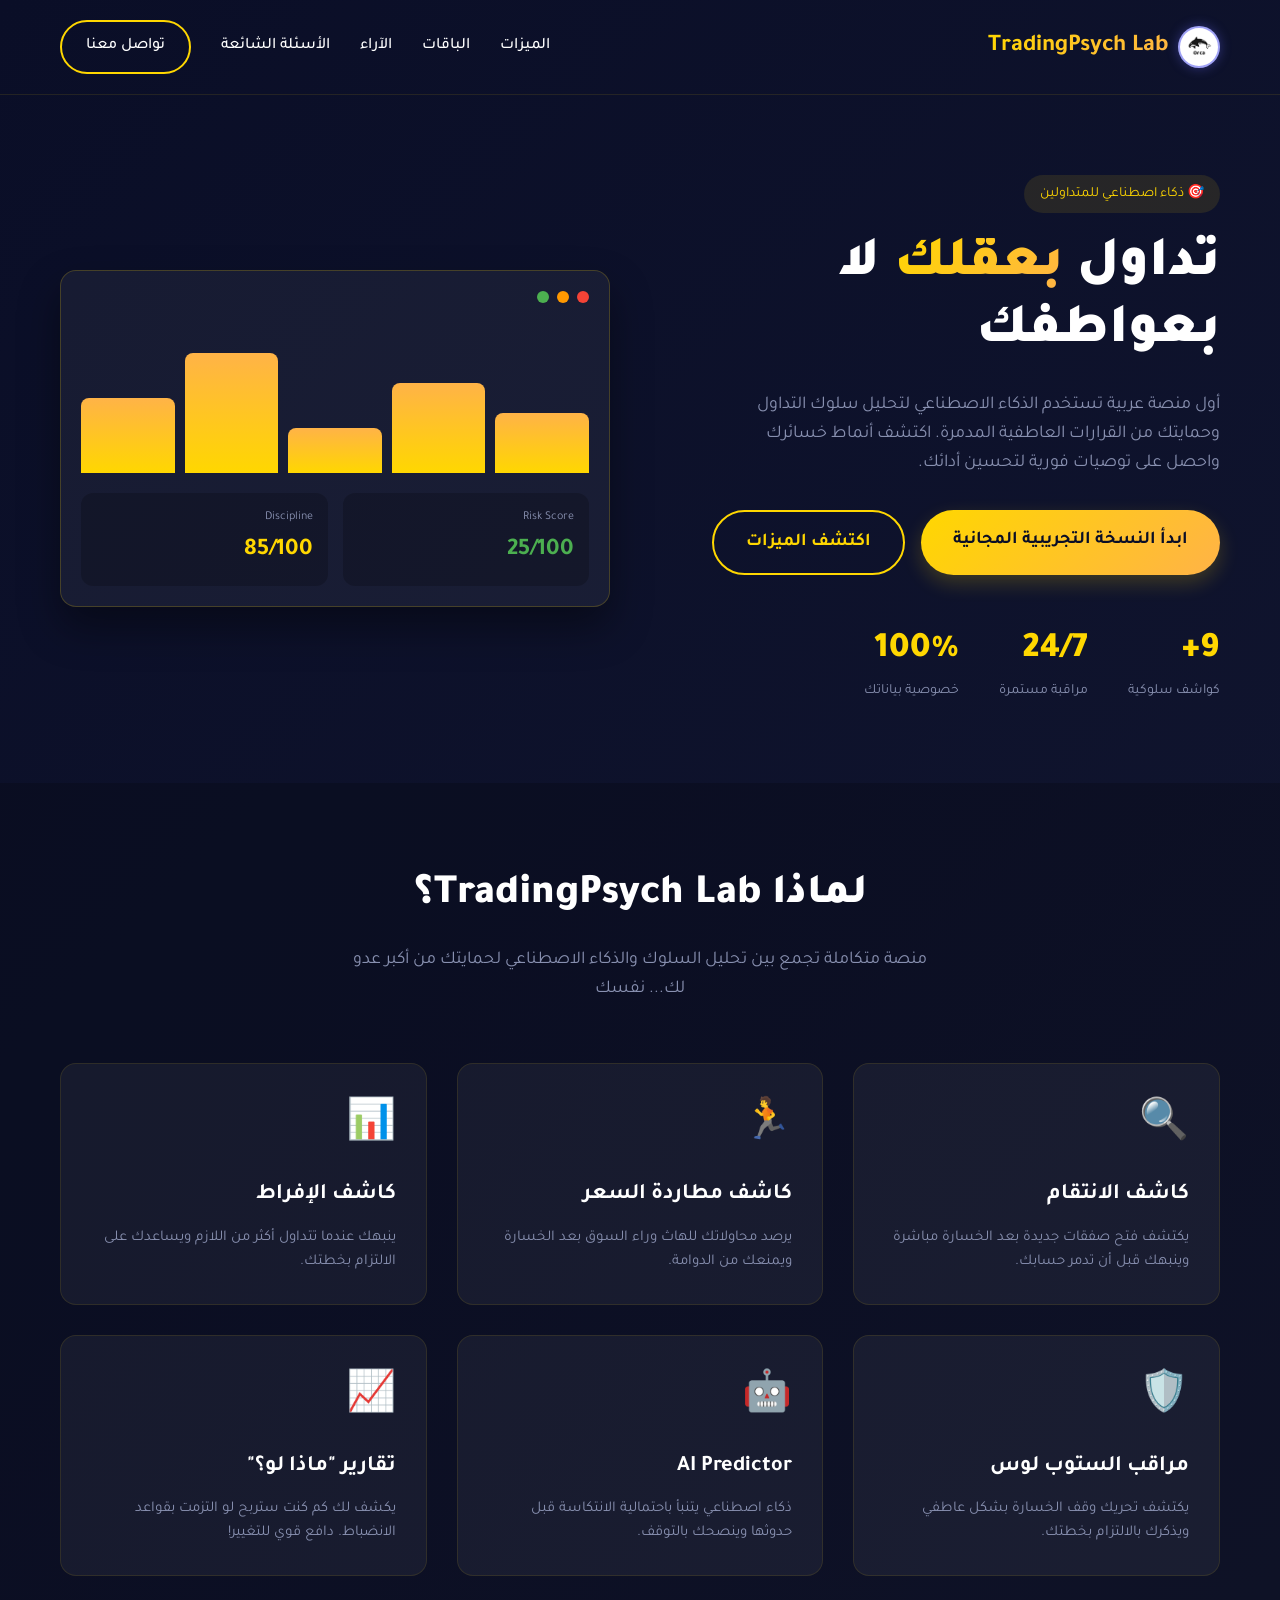
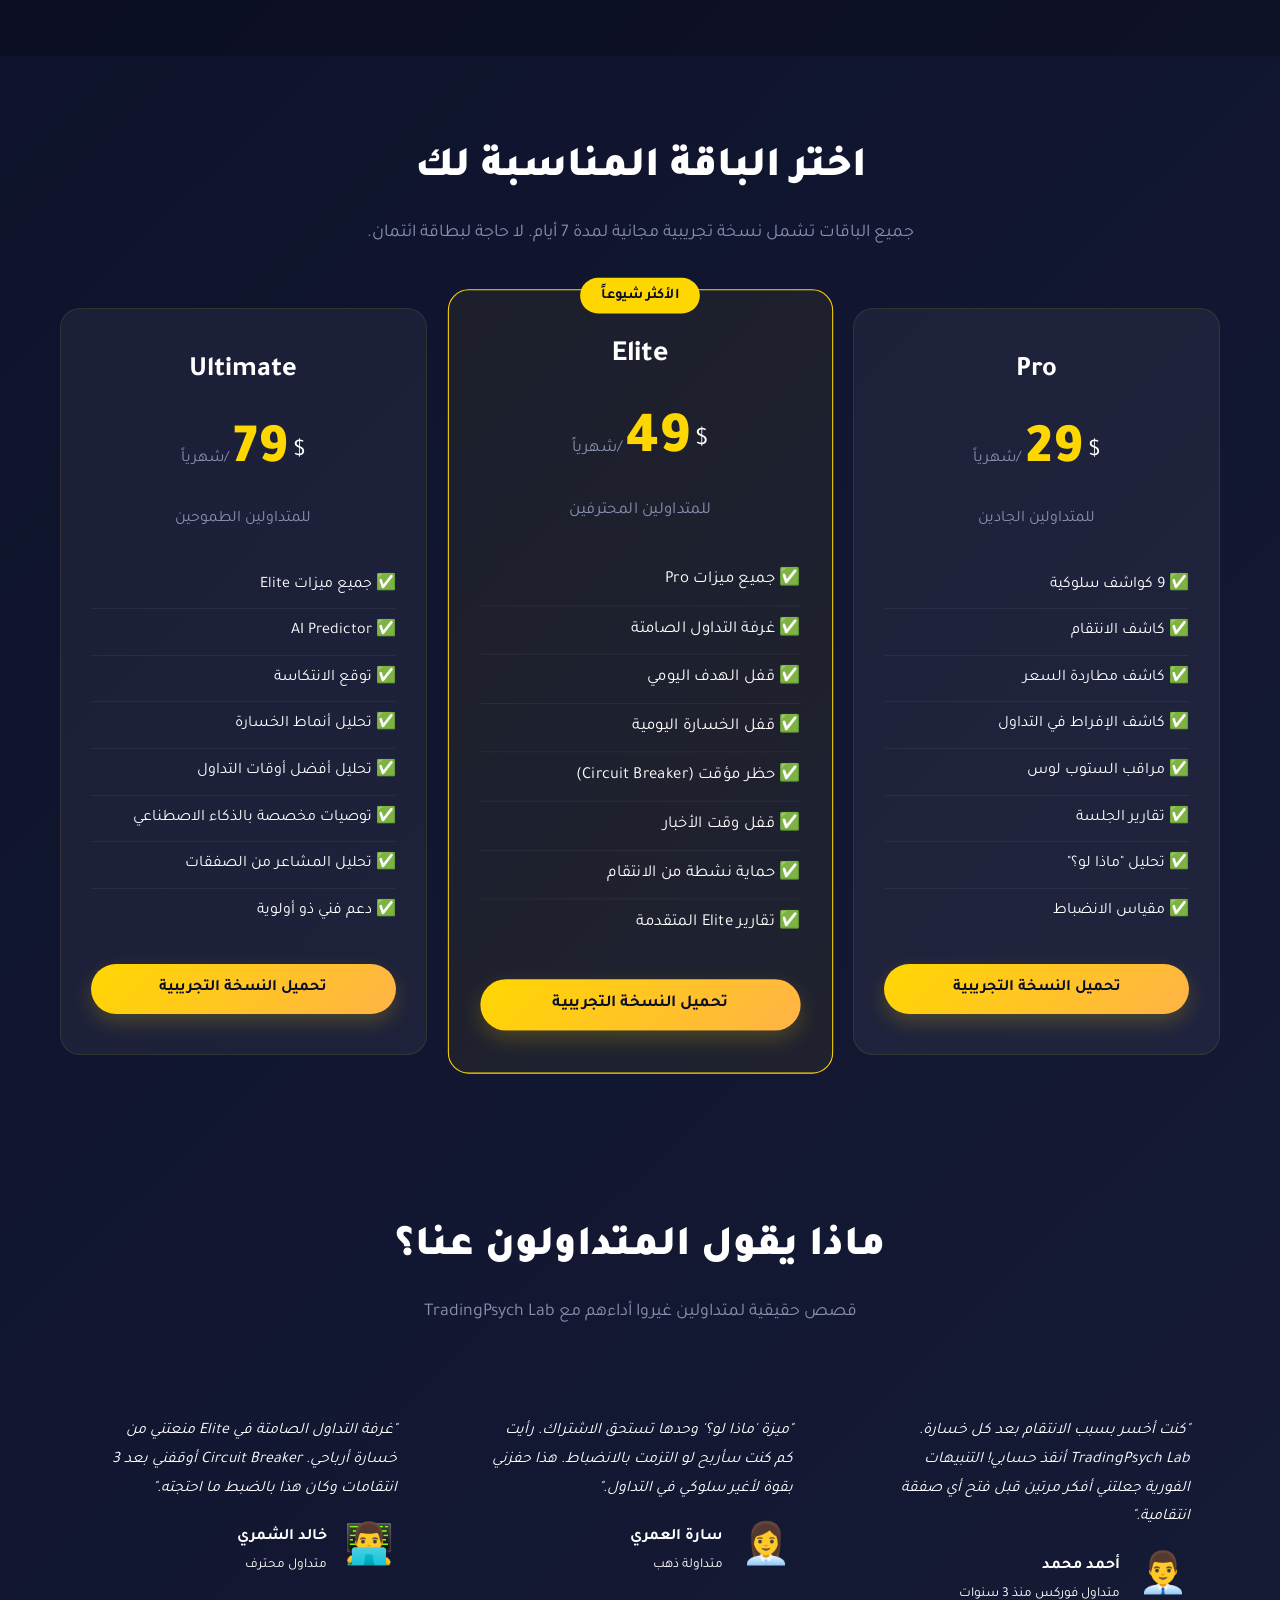
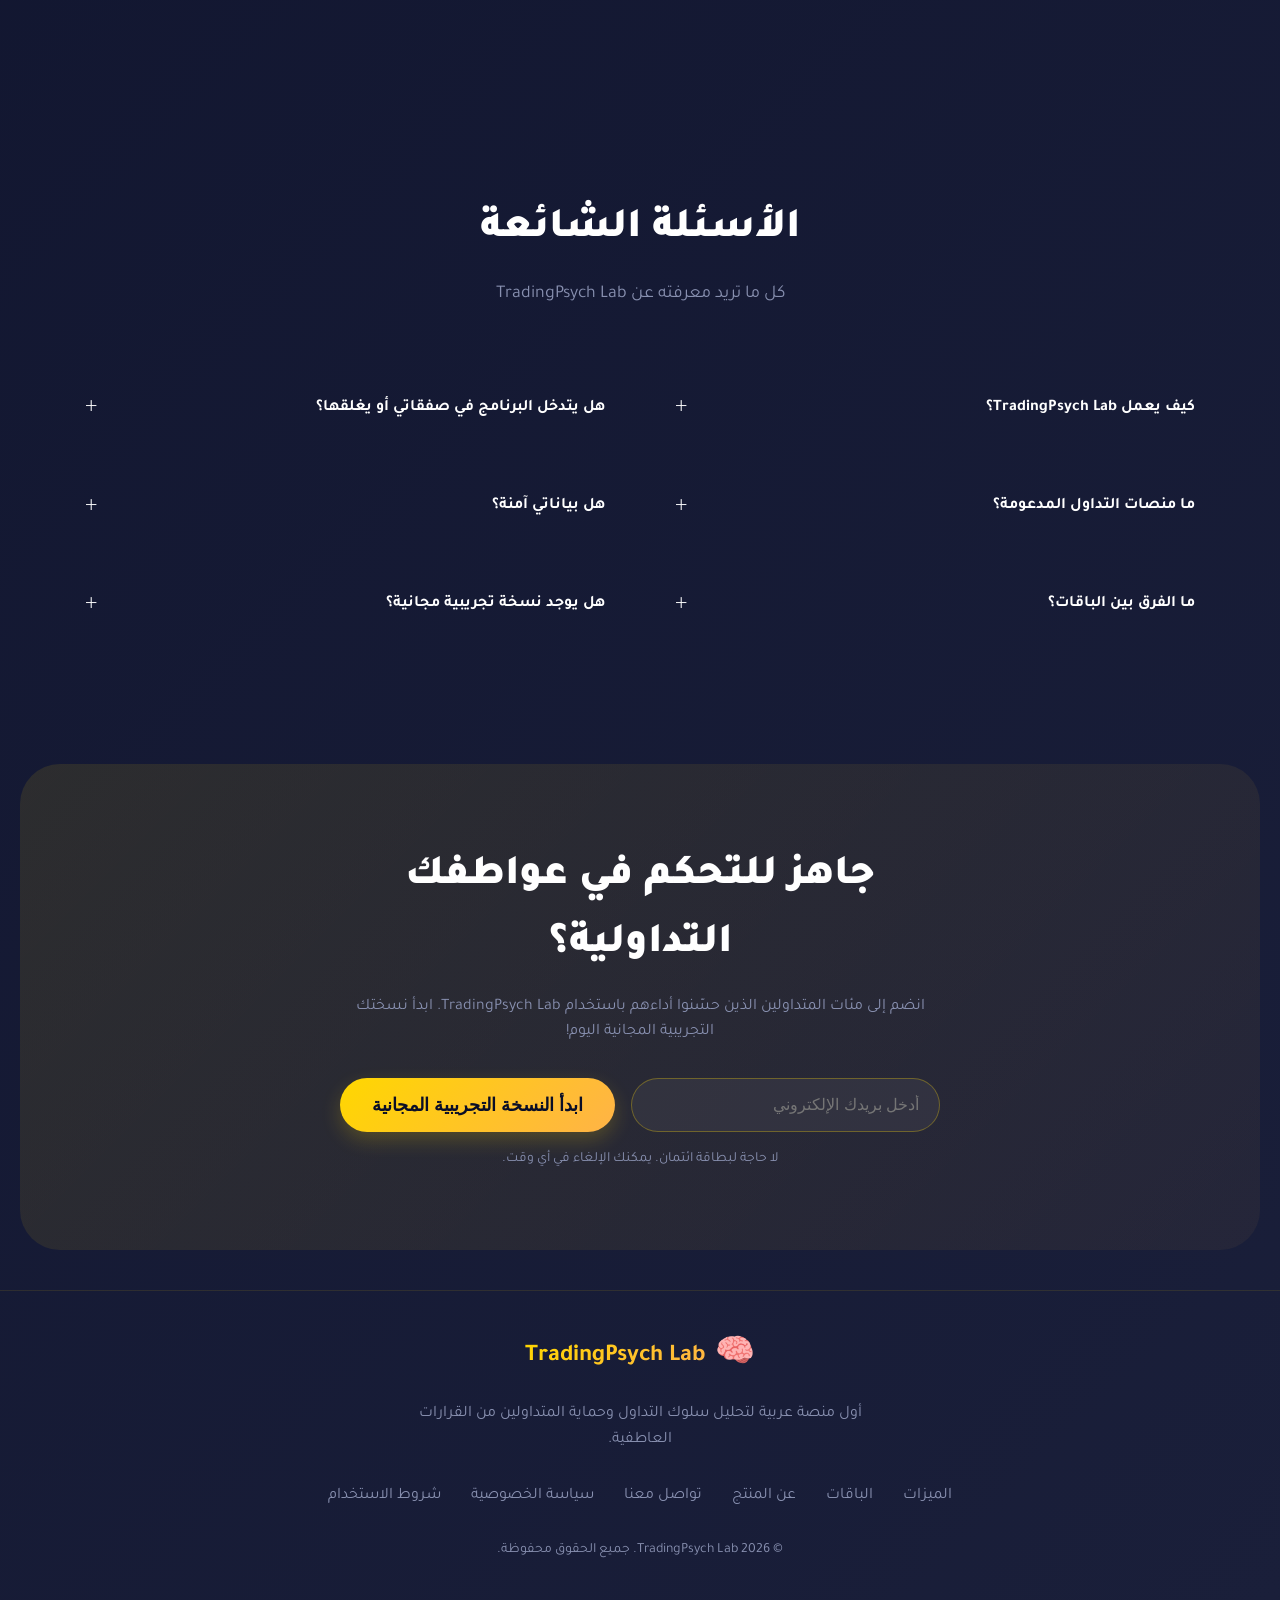
==== index.html @ 1e4dd103 "Add testimonials, FAQ section, and orca logo" ====
<!DOCTYPE html>
<html lang="ar" dir="rtl">
<head>
    <meta charset="UTF-8">
    <meta name="viewport" content="width=device-width, initial-scale=1.0">
    <title>TradingPsych Lab - مختبر نفسية التداول</title>
    <link rel="stylesheet" href="style.css">
    <link rel="preconnect" href="https://fonts.googleapis.com">
    <link rel="preconnect" href="https://fonts.gstatic.com" crossorigin>
    <link href="https://fonts.googleapis.com/css2?family=Tajawal:wght@400;500;700;900&display=swap" rel="stylesheet">
</head>
<body>
    <!-- Header -->
    <header class="header">
        <div class="container">
            <nav class="navbar">
                <div class="logo">
                    <img src="orca-logo.png" alt="Orca Logo" class="logo-img">
                    <span class="logo-text">TradingPsych Lab</span>
                </div>
                <ul class="nav-links">
                    <li><a href="#features">الميزات</a></li>
                    <li><a href="#pricing">الباقات</a></li>
                    <li><a href="#testimonials">الآراء</a></li>
                    <li><a href="#faq">الأسئلة الشائعة</a></li>
                    <li><a href="#contact" class="btn btn-outline">تواصل معنا</a></li>
                </ul>
            </nav>
        </div>
    </header>

    <!-- Hero Section -->
    <section class="hero">
        <div class="container">
            <div class="hero-content">
                <span class="hero-badge">🎯 ذكاء اصطناعي للمتداولين</span>
                <h1 class="hero-title">
                    تداول <span class="gradient-text">بعقلك</span> لا بعواطفك
                </h1>
                <p class="hero-description">
                    أول منصة عربية تستخدم الذكاء الاصطناعي لتحليل سلوك التداول وحمايتك من القرارات العاطفية المدمرة.
                    اكتشف أنماط خسائرك واحصل على توصيات فورية لتحسين أدائك.
                </p>
                <div class="hero-buttons">
                    <a href="#pricing" class="btn btn-primary btn-large">ابدأ النسخة التجريبية المجانية</a>
                    <a href="#features" class="btn btn-secondary btn-large">اكتشف الميزات</a>
                </div>
                <div class="hero-stats">
                    <div class="stat-item">
                        <span class="stat-number">9+</span>
                        <span class="stat-label">كواشف سلوكية</span>
                    </div>
                    <div class="stat-item">
                        <span class="stat-number">24/7</span>
                        <span class="stat-label">مراقبة مستمرة</span>
                    </div>
                    <div class="stat-item">
                        <span class="stat-number">100%</span>
                        <span class="stat-label">خصوصية بياناتك</span>
                    </div>
                </div>
            </div>
            <div class="hero-image">
                <div class="dashboard-preview">
                    <div class="dashboard-header">
                        <span class="dot red"></span>
                        <span class="dot yellow"></span>
                        <span class="dot green"></span>
                    </div>
                    <div class="dashboard-content">
                        <div class="chart-placeholder">
                            <div class="chart-bar" style="height: 60px;"></div>
                            <div class="chart-bar" style="height: 90px;"></div>
                            <div class="chart-bar" style="height: 45px;"></div>
                            <div class="chart-bar" style="height: 120px;"></div>
                            <div class="chart-bar" style="height: 75px;"></div>
                        </div>
                        <div class="stats-grid">
                            <div class="mini-stat">
                                <span class="mini-label">Risk Score</span>
                                <span class="mini-value low">25/100</span>
                            </div>
                            <div class="mini-stat">
                                <span class="mini-label">Discipline</span>
                                <span class="mini-value high">85/100</span>
                            </div>
                        </div>
                    </div>
                </div>
            </div>
        </div>
    </section>

    <!-- Features Section -->
    <section id="features" class="features">
        <div class="container">
            <div class="section-header">
                <h2 class="section-title">لماذا TradingPsych Lab؟</h2>
                <p class="section-description">
                    منصة متكاملة تجمع بين تحليل السلوك والذكاء الاصطناعي لحمايتك من أكبر عدو لك... نفسك
                </p>
            </div>
            <div class="features-grid">
                <div class="feature-card">
                    <div class="feature-icon">🔍</div>
                    <h3 class="feature-title">كاشف الانتقام</h3>
                    <p class="feature-description">يكتشف فتح صفقات جديدة بعد الخسارة مباشرة وينبهك قبل أن تدمر حسابك.</p>
                </div>
                <div class="feature-card">
                    <div class="feature-icon">🏃</div>
                    <h3 class="feature-title">كاشف مطاردة السعر</h3>
                    <p class="feature-description">يرصد محاولاتك للهاث وراء السوق بعد الخسارة ويمنعك من الدوامة.</p>
                </div>
                <div class="feature-card">
                    <div class="feature-icon">📊</div>
                    <h3 class="feature-title">كاشف الإفراط</h3>
                    <p class="feature-description">ينبهك عندما تتداول أكثر من اللازم ويساعدك على الالتزام بخطتك.</p>
                </div>
                <div class="feature-card">
                    <div class="feature-icon">🛡️</div>
                    <h3 class="feature-title">مراقب الستوب لوس</h3>
                    <p class="feature-description">يكتشف تحريك وقف الخسارة بشكل عاطفي ويذكرك بالالتزام بخطتك.</p>
                </div>
                <div class="feature-card">
                    <div class="feature-icon">🤖</div>
                    <h3 class="feature-title">AI Predictor</h3>
                    <p class="feature-description">ذكاء اصطناعي يتنبأ باحتمالية الانتكاسة قبل حدوثها وينصحك بالتوقف.</p>
                </div>
                <div class="feature-card">
                    <div class="feature-icon">📈</div>
                    <h3 class="feature-title">تقارير "ماذا لو؟"</h3>
                    <p class="feature-description">يكشف لك كم كنت ستربح لو التزمت بقواعد الانضباط. دافع قوي للتغيير!</p>
                </div>
            </div>
        </div>
    </section>

    <!-- Pricing Section -->
    <section id="pricing" class="pricing">
        <div class="container">
            <div class="section-header">
                <h2 class="section-title">اختر الباقة المناسبة لك</h2>
                <p class="section-description">
                    جميع الباقات تشمل نسخة تجريبية مجانية لمدة 7 أيام. لا حاجة لبطاقة ائتمان.
                </p>
            </div>
            <div class="pricing-grid">
                <!-- Pro Plan -->
                <div class="pricing-card">
                    <div class="pricing-header">
                        <h3 class="plan-name">Pro</h3>
                        <div class="plan-price">
                            <span class="currency">$</span>
                            <span class="amount">29</span>
                            <span class="period">/شهرياً</span>
                        </div>
                        <p class="plan-description">للمتداولين الجادين</p>
                    </div>
                    <ul class="plan-features">
                        <li class="feature-item">✅ 9 كواشف سلوكية</li>
                        <li class="feature-item">✅ كاشف الانتقام</li>
                        <li class="feature-item">✅ كاشف مطاردة السعر</li>
                        <li class="feature-item">✅ كاشف الإفراط في التداول</li>
                        <li class="feature-item">✅ مراقب الستوب لوس</li>
                        <li class="feature-item">✅ تقارير الجلسة</li>
                        <li class="feature-item">✅ تحليل "ماذا لو؟"</li>
                        <li class="feature-item">✅ مقياس الانضباط</li>
                    </ul>
                    <div class="pricing-footer">
                        <a href="#" class="btn btn-primary btn-block" onclick="selectPlan('Pro')">تحميل النسخة التجريبية</a>
                    </div>
                </div>

                <!-- Elite Plan -->
                <div class="pricing-card popular">
                    <div class="popular-badge">الأكثر شيوعاً</div>
                    <div class="pricing-header">
                        <h3 class="plan-name">Elite</h3>
                        <div class="plan-price">
                            <span class="currency">$</span>
                            <span class="amount">49</span>
                            <span class="period">/شهرياً</span>
                        </div>
                        <p class="plan-description">للمتداولين المحترفين</p>
                    </div>
                    <ul class="plan-features">
                        <li class="feature-item">✅ جميع ميزات Pro</li>
                        <li class="feature-item">✅ غرفة التداول الصامتة</li>
                        <li class="feature-item">✅ قفل الهدف اليومي</li>
                        <li class="feature-item">✅ قفل الخسارة اليومية</li>
                        <li class="feature-item">✅ حظر مؤقت (Circuit Breaker)</li>
                        <li class="feature-item">✅ قفل وقت الأخبار</li>
                        <li class="feature-item">✅ حماية نشطة من الانتقام</li>
                        <li class="feature-item">✅ تقارير Elite المتقدمة</li>
                    </ul>
                    <div class="pricing-footer">
                        <a href="#" class="btn btn-primary btn-block" onclick="selectPlan('Elite')">تحميل النسخة التجريبية</a>
                    </div>
                </div>

                <!-- Ultimate Plan -->
                <div class="pricing-card">
                    <div class="pricing-header">
                        <h3 class="plan-name">Ultimate</h3>
                        <div class="plan-price">
                            <span class="currency">$</span>
                            <span class="amount">79</span>
                            <span class="period">/شهرياً</span>
                        </div>
                        <p class="plan-description">للمتداولين الطموحين</p>
                    </div>
                    <ul class="plan-features">
                        <li class="feature-item">✅ جميع ميزات Elite</li>
                        <li class="feature-item">✅ AI Predictor</li>
                        <li class="feature-item">✅ توقع الانتكاسة</li>
                        <li class="feature-item">✅ تحليل أنماط الخسارة</li>
                        <li class="feature-item">✅ تحليل أفضل أوقات التداول</li>
                        <li class="feature-item">✅ توصيات مخصصة بالذكاء الاصطناعي</li>
                        <li class="feature-item">✅ تحليل المشاعر من الصفقات</li>
                        <li class="feature-item">✅ دعم فني ذو أولوية</li>
                    </ul>
                    <div class="pricing-footer">
                        <a href="#" class="btn btn-primary btn-block" onclick="selectPlan('Ultimate')">تحميل النسخة التجريبية</a>
                    </div>
                </div>
            </div>
        </div>
    </section>


    <!-- Testimonials Section -->
    <section id="testimonials" class="testimonials">
        <div class="container">
            <div class="section-header">
                <h2 class="section-title">ماذا يقول المتداولون عنا؟</h2>
                <p class="section-description">
                    قصص حقيقية لمتداولين غيروا أداءهم مع TradingPsych Lab
                </p>
            </div>
            <div class="testimonials-grid">
                <div class="testimonial-card">
                    <div class="testimonial-content">
                        <p class="testimonial-text">"كنت أخسر بسبب الانتقام بعد كل خسارة. TradingPsych Lab أنقذ حسابي! التنبيهات الفورية جعلتني أفكر مرتين قبل فتح أي صفقة انتقامية."</p>
                    </div>
                    <div class="testimonial-author">
                        <div class="author-avatar">👨‍💼</div>
                        <div class="author-info">
                            <h4>أحمد محمد</h4>
                            <p>متداول فوركس منذ 3 سنوات</p>
                        </div>
                    </div>
                </div>
                <div class="testimonial-card">
                    <div class="testimonial-content">
                        <p class="testimonial-text">"ميزة 'ماذا لو؟' وحدها تستحق الاشتراك. رأيت كم كنت سأربح لو التزمت بالانضباط. هذا حفزني بقوة لأغير سلوكي في التداول."</p>
                    </div>
                    <div class="testimonial-author">
                        <div class="author-avatar">👩‍💼</div>
                        <div class="author-info">
                            <h4>سارة العمري</h4>
                            <p>متداولة ذهب</p>
                        </div>
                    </div>
                </div>
                <div class="testimonial-card">
                    <div class="testimonial-content">
                        <p class="testimonial-text">"غرفة التداول الصامتة في Elite منعتني من خسارة أرباحي. Circuit Breaker أوقفني بعد 3 انتقامات وكان هذا بالضبط ما احتجته."</p>
                    </div>
                    <div class="testimonial-author">
                        <div class="author-avatar">👨‍💻</div>
                        <div class="author-info">
                            <h4>خالد الشمري</h4>
                            <p>متداول محترف</p>
                        </div>
                    </div>
                </div>
            </div>
        </div>
    </section>

    <!-- FAQ Section -->
    <section id="faq" class="faq">
        <div class="container">
            <div class="section-header">
                <h2 class="section-title">الأسئلة الشائعة</h2>
                <p class="section-description">
                    كل ما تريد معرفته عن TradingPsych Lab
                </p>
            </div>
            <div class="faq-grid">
                <div class="faq-item">
                    <div class="faq-question">
                        <h3>كيف يعمل TradingPsych Lab؟</h3>
                        <span class="faq-icon">+</span>
                    </div>
                    <div class="faq-answer">
                        <p>TradingPsych Lab يتصل بمنصة MT4/MT5 الخاصة بك عبر Expert Advisor بسيط. يراقب صفقاتك في الوقت الفعلي ويكتشف الأنماط السلوكية السلبية كالانتقام ومطاردة السعر، ثم يرسل تنبيهات فورية لمنعك من القرارات العاطفية.</p>
                    </div>
                </div>
                <div class="faq-item">
                    <div class="faq-question">
                        <h3>هل يتدخل البرنامج في صفقاتي أو يغلقها؟</h3>
                        <span class="faq-icon">+</span>
                    </div>
                    <div class="faq-answer">
                        <p>لا، TradingPsych Lab أداة تحليل وتنبيه فقط. لا يفتح أو يغلق أي صفقة. أنت دائماً في التحكم الكامل. الهدف هو تنبيهك وتوعيتك، وليس التحكم بقراراتك.</p>
                    </div>
                </div>
                <div class="faq-item">
                    <div class="faq-question">
                        <h3>ما منصات التداول المدعومة؟</h3>
                        <span class="faq-icon">+</span>
                    </div>
                    <div class="faq-answer">
                        <p>حالياً يدعم TradingPsych Lab منصتي MetaTrader 4 وMetaTrader 5. نعمل على إضافة دعم لـ cTrader وTradingView قريباً.</p>
                    </div>
                </div>
                <div class="faq-item">
                    <div class="faq-question">
                        <h3>هل بياناتي آمنة؟</h3>
                        <span class="faq-icon">+</span>
                    </div>
                    <div class="faq-answer">
                        <p>نعم بالكامل. بياناتك التداولية لا تُرسل إلى خوادمنا. كل المعالجة تتم محلياً على جهازك. نلتزم بخصوصية 100% لبياناتك المالية والشخصية.</p>
                    </div>
                </div>
                <div class="faq-item">
                    <div class="faq-question">
                        <h3>ما الفرق بين الباقات؟</h3>
                        <span class="faq-icon">+</span>
                    </div>
                    <div class="faq-answer">
                        <p>باقة Pro تشمل الكواشف الأساسية والتقارير. باقة Elite تضيف أدوات الحماية النشطة كغرفة التداول الصامتة وCircuit Breaker. باقة Ultimate تضيف ذكاء اصطناعي للتنبؤ بالانتكاسات وتحليل متقدم.</p>
                    </div>
                </div>
                <div class="faq-item">
                    <div class="faq-question">
                        <h3>هل يوجد نسخة تجريبية مجانية؟</h3>
                        <span class="faq-icon">+</span>
                    </div>
                    <div class="faq-answer">
                        <p>نعم! كل الباقات تأتي مع 7 أيام تجريبية مجانية بدون الحاجة لبطاقة ائتمان. يمكنك تجربة كامل ميزات الباقة المختارة واتخاذ قرارك بعدها.</p>
                    </div>
                </div>
            </div>
        </div>
    </section>

    <!-- CTA Section -->
    <section class="cta">
        <div class="container">
            <div class="cta-content">
                <h2 class="cta-title">جاهز للتحكم في عواطفك التداولية؟</h2>
                <p class="cta-description">
                    انضم إلى مئات المتداولين الذين حسّنوا أداءهم باستخدام TradingPsych Lab.
                    ابدأ نسختك التجريبية المجانية اليوم!
                </p>
                <form class="cta-form" id="trialForm">
                    <input type="email" name="email" id="emailInput" placeholder="أدخل بريدك الإلكتروني" required class="cta-input">
                    <input type="hidden" name="plan" id="selectedPlanInput" value="Pro">
                    <button type="submit" class="btn btn-primary btn-large">ابدأ النسخة التجريبية المجانية</button>
                </form>
                <p class="cta-note">لا حاجة لبطاقة ائتمان. يمكنك الإلغاء في أي وقت.</p>
            </div>
        </div>
    </section>

    <!-- Footer -->
    <footer class="footer">
        <div class="container">
            <div class="footer-content">
                <div class="footer-logo">
                    <span class="logo-icon">🧠</span>
                    <span class="logo-text">TradingPsych Lab</span>
                </div>
                <p class="footer-description">
                    أول منصة عربية لتحليل سلوك التداول وحماية المتداولين من القرارات العاطفية.
                </p>
                <div class="footer-links">
                    <a href="#features">الميزات</a>
                    <a href="#pricing">الباقات</a>
                    <a href="#about">عن المنتج</a>
                    <a href="#contact">تواصل معنا</a>
                    <a href="#">سياسة الخصوصية</a>
                    <a href="#">شروط الاستخدام</a>
                </div>
                <p class="footer-copyright">
                    © 2026 TradingPsych Lab. جميع الحقوق محفوظة.
                </p>
            </div>
        </div>
    </footer>

    <script src="script.js"></script>
</body>
</html>
---- style.css ----
/* style.css - TradingPsych Lab Landing Page */
* {
    margin: 0;
    padding: 0;
    box-sizing: border-box;
}

:root {
    --primary: #ffd700;
    --primary-dark: #e6b800;
    --secondary: #1a1f3a;
    --accent: #ff6b6b;
    --success: #4caf50;
    --warning: #ff9800;
    --danger: #f44336;
    --dark: #0a0e27;
    --light: #f5f5f5;
    --gray: #8890b0;
    --white: #ffffff;
}

body {
    font-family: 'Tajawal', sans-serif;
    background: linear-gradient(135deg, var(--dark) 0%, var(--secondary) 100%);
    color: var(--white);
    line-height: 1.6;
}

.container {
    max-width: 1200px;
    margin: 0 auto;
    padding: 0 20px;
}

/* Header */
.header {
    padding: 20px 0;
    border-bottom: 1px solid rgba(255, 215, 0, 0.1);
}

.navbar {
    display: flex;
    justify-content: space-between;
    align-items: center;
}

.logo {
    display: flex;
    align-items: center;
    gap: 10px;
}

.logo-icon {
    font-size: 32px;
}

.logo-text {
    font-size: 24px;
    font-weight: 700;
    background: linear-gradient(135deg, var(--primary), #ffb347);
    -webkit-background-clip: text;
    -webkit-text-fill-color: transparent;
    background-clip: text;
}

.nav-links {
    display: flex;
    align-items: center;
    gap: 30px;
    list-style: none;
}

.nav-links a {
    color: var(--white);
    text-decoration: none;
    font-weight: 500;
    transition: color 0.3s;
}

.nav-links a:hover {
    color: var(--primary);
}

/* Buttons */
.btn {
    display: inline-block;
    padding: 12px 24px;
    border-radius: 50px;
    font-weight: 700;
    text-decoration: none;
    transition: all 0.3s;
    border: none;
    cursor: pointer;
}

.btn-primary {
    background: linear-gradient(135deg, var(--primary), #ffb347);
    color: var(--dark);
    box-shadow: 0 8px 20px rgba(255, 215, 0, 0.2);
}

.btn-primary:hover {
    transform: translateY(-2px);
    box-shadow: 0 12px 30px rgba(255, 215, 0, 0.3);
}

.btn-secondary {
    background: transparent;
    color: var(--primary);
    border: 2px solid var(--primary);
}

.btn-secondary:hover {
    background: rgba(255, 215, 0, 0.1);
}

.btn-outline {
    background: transparent;
    color: var(--primary);
    border: 2px solid var(--primary);
}

.btn-large {
    padding: 16px 32px;
    font-size: 18px;
}

.btn-block {
    display: block;
    width: 100%;
    text-align: center;
}

/* Hero Section */
.hero {
    padding: 80px 0;
}

.hero .container {
    display: grid;
    grid-template-columns: 1fr 1fr;
    gap: 60px;
    align-items: center;
}

.hero-badge {
    display: inline-block;
    background: rgba(255, 215, 0, 0.1);
    color: var(--primary);
    padding: 8px 16px;
    border-radius: 50px;
    font-size: 14px;
    margin-bottom: 20px;
}

.hero-title {
    font-size: 56px;
    font-weight: 900;
    line-height: 1.2;
    margin-bottom: 24px;
}

.gradient-text {
    background: linear-gradient(135deg, var(--primary), #ffb347);
    -webkit-background-clip: text;
    -webkit-text-fill-color: transparent;
    background-clip: text;
}

.hero-description {
    font-size: 18px;
    color: var(--gray);
    margin-bottom: 32px;
    max-width: 500px;
}

.hero-buttons {
    display: flex;
    gap: 16px;
    margin-bottom: 48px;
}

.hero-stats {
    display: flex;
    gap: 40px;
}

.stat-item {
    display: flex;
    flex-direction: column;
}

.stat-number {
    font-size: 36px;
    font-weight: 900;
    color: var(--primary);
}

.stat-label {
    color: var(--gray);
    font-size: 14px;
}

/* Dashboard Preview */
.dashboard-preview {
    background: rgba(255, 255, 255, 0.05);
    border-radius: 16px;
    padding: 20px;
    border: 1px solid rgba(255, 215, 0, 0.2);
    box-shadow: 0 20px 40px rgba(0, 0, 0, 0.4);
}

.dashboard-header {
    display: flex;
    gap: 8px;
    margin-bottom: 20px;
}

.dot {
    width: 12px;
    height: 12px;
    border-radius: 50%;
}

.dot.red { background: var(--danger); }
.dot.yellow { background: var(--warning); }
.dot.green { background: var(--success); }

.chart-placeholder {
    display: flex;
    align-items: flex-end;
    gap: 10px;
    height: 150px;
    margin-bottom: 20px;
}

.chart-bar {
    flex: 1;
    background: linear-gradient(to top, var(--primary), #ffb347);
    border-radius: 8px 8px 0 0;
    min-height: 20px;
}

.stats-grid {
    display: grid;
    grid-template-columns: 1fr 1fr;
    gap: 15px;
}

.mini-stat {
    background: rgba(0, 0, 0, 0.2);
    padding: 15px;
    border-radius: 12px;
}

.mini-label {
    display: block;
    color: var(--gray);
    font-size: 12px;
    margin-bottom: 5px;
}

.mini-value {
    font-size: 24px;
    font-weight: 700;
}

.mini-value.low { color: var(--success); }
.mini-value.high { color: var(--primary); }

/* Sections */
.section-header {
    text-align: center;
    margin-bottom: 60px;
}

.section-title {
    font-size: 42px;
    font-weight: 900;
    margin-bottom: 16px;
}

.section-description {
    font-size: 18px;
    color: var(--gray);
    max-width: 600px;
    margin: 0 auto;
}

/* Features Grid */
.features {
    padding: 80px 0;
    background: rgba(0, 0, 0, 0.2);
}

.features-grid {
    display: grid;
    grid-template-columns: repeat(3, 1fr);
    gap: 30px;
}

.feature-card {
    background: rgba(255, 255, 255, 0.05);
    border-radius: 16px;
    padding: 30px;
    border: 1px solid rgba(255, 215, 0, 0.1);
    transition: all 0.3s;
}

.feature-card:hover {
    transform: translateY(-5px);
    border-color: var(--primary);
}

.feature-icon {
    font-size: 40px;
    margin-bottom: 20px;
}

.feature-title {
    font-size: 22px;
    font-weight: 700;
    margin-bottom: 12px;
}

.feature-description {
    color: var(--gray);
    font-size: 15px;
}

/* Pricing */
.pricing {
    padding: 80px 0;
}

.pricing-grid {
    display: grid;
    grid-template-columns: repeat(3, 1fr);
    gap: 30px;
}

.pricing-card {
    background: rgba(255, 255, 255, 0.05);
    border-radius: 20px;
    padding: 40px 30px;
    border: 1px solid rgba(255, 215, 0, 0.1);
    transition: all 0.3s;
    position: relative;
}

.pricing-card.popular {
    border-color: var(--primary);
    transform: scale(1.05);
    background: rgba(255, 215, 0, 0.05);
}

.popular-badge {
    position: absolute;
    top: -12px;
    left: 50%;
    transform: translateX(-50%);
    background: var(--primary);
    color: var(--dark);
    padding: 6px 20px;
    border-radius: 50px;
    font-weight: 700;
    font-size: 14px;
}

.pricing-header {
    text-align: center;
    margin-bottom: 30px;
}

.plan-name {
    font-size: 28px;
    font-weight: 700;
    margin-bottom: 16px;
}

.plan-price {
    margin-bottom: 8px;
}

.currency {
    font-size: 24px;
    vertical-align: super;
}

.amount {
    font-size: 56px;
    font-weight: 900;
    color: var(--primary);
}

.period {
    color: var(--gray);
    font-size: 16px;
}

.plan-description {
    color: var(--gray);
}

.plan-features {
    list-style: none;
    margin-bottom: 30px;
}

.feature-item {
    padding: 10px 0;
    border-bottom: 1px solid rgba(255, 255, 255, 0.05);
}

.feature-item:last-child {
    border-bottom: none;
}

/* CTA Section */
.cta {
    padding: 80px 0;
    background: linear-gradient(135deg, rgba(255, 215, 0, 0.1), rgba(255, 179, 71, 0.05));
    border-radius: 40px;
    margin: 40px 20px;
}

.cta-content {
    text-align: center;
    max-width: 600px;
    margin: 0 auto;
}

.cta-title {
    font-size: 42px;
    font-weight: 900;
    margin-bottom: 16px;
}

.cta-description {
    color: var(--gray);
    margin-bottom: 32px;
}

.cta-form {
    display: flex;
    gap: 16px;
    margin-bottom: 16px;
}

.cta-input {
    flex: 1;
    padding: 16px 20px;
    border-radius: 50px;
    border: 1px solid rgba(255, 215, 0, 0.3);
    background: rgba(255, 255, 255, 0.05);
    color: var(--white);
    font-size: 16px;
}

.cta-input:focus {
    outline: none;
    border-color: var(--primary);
}

.cta-note {
    color: var(--gray);
    font-size: 14px;
}

/* Footer */
.footer {
    padding: 40px 0;
    border-top: 1px solid rgba(255, 215, 0, 0.1);
}

.footer-content {
    text-align: center;
}

.footer-logo {
    display: flex;
    align-items: center;
    justify-content: center;
    gap: 10px;
    margin-bottom: 20px;
}

.footer-description {
    color: var(--gray);
    max-width: 500px;
    margin: 0 auto 30px;
}

.footer-links {
    display: flex;
    justify-content: center;
    flex-wrap: wrap;
    gap: 30px;
    margin-bottom: 30px;
}

.footer-links a {
    color: var(--gray);
    text-decoration: none;
    transition: color 0.3s;
}

.footer-links a:hover {
    color: var(--primary);
}

.footer-copyright {
    color: var(--gray);
    font-size: 14px;
}

/* Responsive */
@media (max-width: 768px) {
    .hero .container {
        grid-template-columns: 1fr;
        text-align: center;
    }

    .hero-title {
        font-size: 40px;
    }

    .hero-description {
        margin-left: auto;
        margin-right: auto;
    }

    .hero-buttons {
        justify-content: center;
    }

    .hero-stats {
        justify-content: center;
    }

    .features-grid,
    .pricing-grid {
        grid-template-columns: 1fr;
    }

    .pricing-card.popular {
        transform: scale(1);
    }

    .navbar {
        flex-direction: column;
        gap: 20px;
    }

    .nav-links {
        flex-wrap: wrap;
        justify-content: center;
    }

    .cta-form {
        flex-direction: column;
    }
}
/* ===== Testimonials Section ===== */
.testimonials {
    padding: 80px 0;
    background: var(--bg-secondary);
}

.testimonials-grid {
    display: grid;
    grid-template-columns: repeat(3, 1fr);
    gap: 30px;
    margin-top: 50px;
}

.testimonial-card {
    background: var(--bg-card);
    border: 1px solid var(--border-color);
    border-radius: 16px;
    padding: 30px;
    transition: transform 0.3s ease, box-shadow 0.3s ease;
}

.testimonial-card:hover {
    transform: translateY(-5px);
    box-shadow: 0 20px 40px rgba(0, 0, 0, 0.3);
}

.testimonial-text {
    color: var(--text-secondary);
    font-size: 1rem;
    line-height: 1.8;
    margin-bottom: 20px;
    font-style: italic;
}

.testimonial-author {
    display: flex;
    align-items: center;
    gap: 15px;
}

.author-avatar {
    font-size: 2.5rem;
    width: 55px;
    height: 55px;
    background: var(--bg-secondary);
    border-radius: 50%;
    display: flex;
    align-items: center;
    justify-content: center;
}

.author-info h4 {
    color: var(--text-primary);
    font-size: 1rem;
    font-weight: 700;
    margin-bottom: 4px;
}

.author-info p {
    color: var(--text-muted);
    font-size: 0.85rem;
}

/* ===== FAQ Section ===== */
.faq {
    padding: 80px 0;
    background: var(--bg-primary);
}

.faq-grid {
    display: grid;
    grid-template-columns: repeat(2, 1fr);
    gap: 20px;
    margin-top: 50px;
}

.faq-item {
    background: var(--bg-card);
    border: 1px solid var(--border-color);
    border-radius: 12px;
    overflow: hidden;
    transition: border-color 0.3s ease;
}

.faq-item:hover {
    border-color: var(--primary-color);
}

.faq-question {
    display: flex;
    justify-content: space-between;
    align-items: center;
    padding: 20px 25px;
    cursor: pointer;
    gap: 15px;
}

.faq-question h3 {
    color: var(--text-primary);
    font-size: 1rem;
    font-weight: 600;
}

.faq-icon {
    color: var(--primary-color);
    font-size: 1.5rem;
    font-weight: 300;
    flex-shrink: 0;
    transition: transform 0.3s ease;
}

.faq-item.open .faq-icon {
    transform: rotate(45deg);
}

.faq-answer {
    display: none;
    padding: 0 25px 20px;
}

.faq-item.open .faq-answer {
    display: block;
}

.faq-answer p {
    color: var(--text-secondary);
    font-size: 0.95rem;
    line-height: 1.8;
}

/* Responsive for new sections */
@media (max-width: 768px) {
    .testimonials-grid,
    .faq-grid {
        grid-template-columns: 1fr;
    }
}

/* ===== Circular Logo Image ===== */
.logo-img {
    width: 42px;
    height: 42px;
    border-radius: 50%;
    object-fit: cover;
    background: #fff;
    border: 2px solid rgba(99, 102, 241, 0.6);
    box-shadow: 0 0 12px rgba(99, 102, 241, 0.4);
    padding: 3px;
}
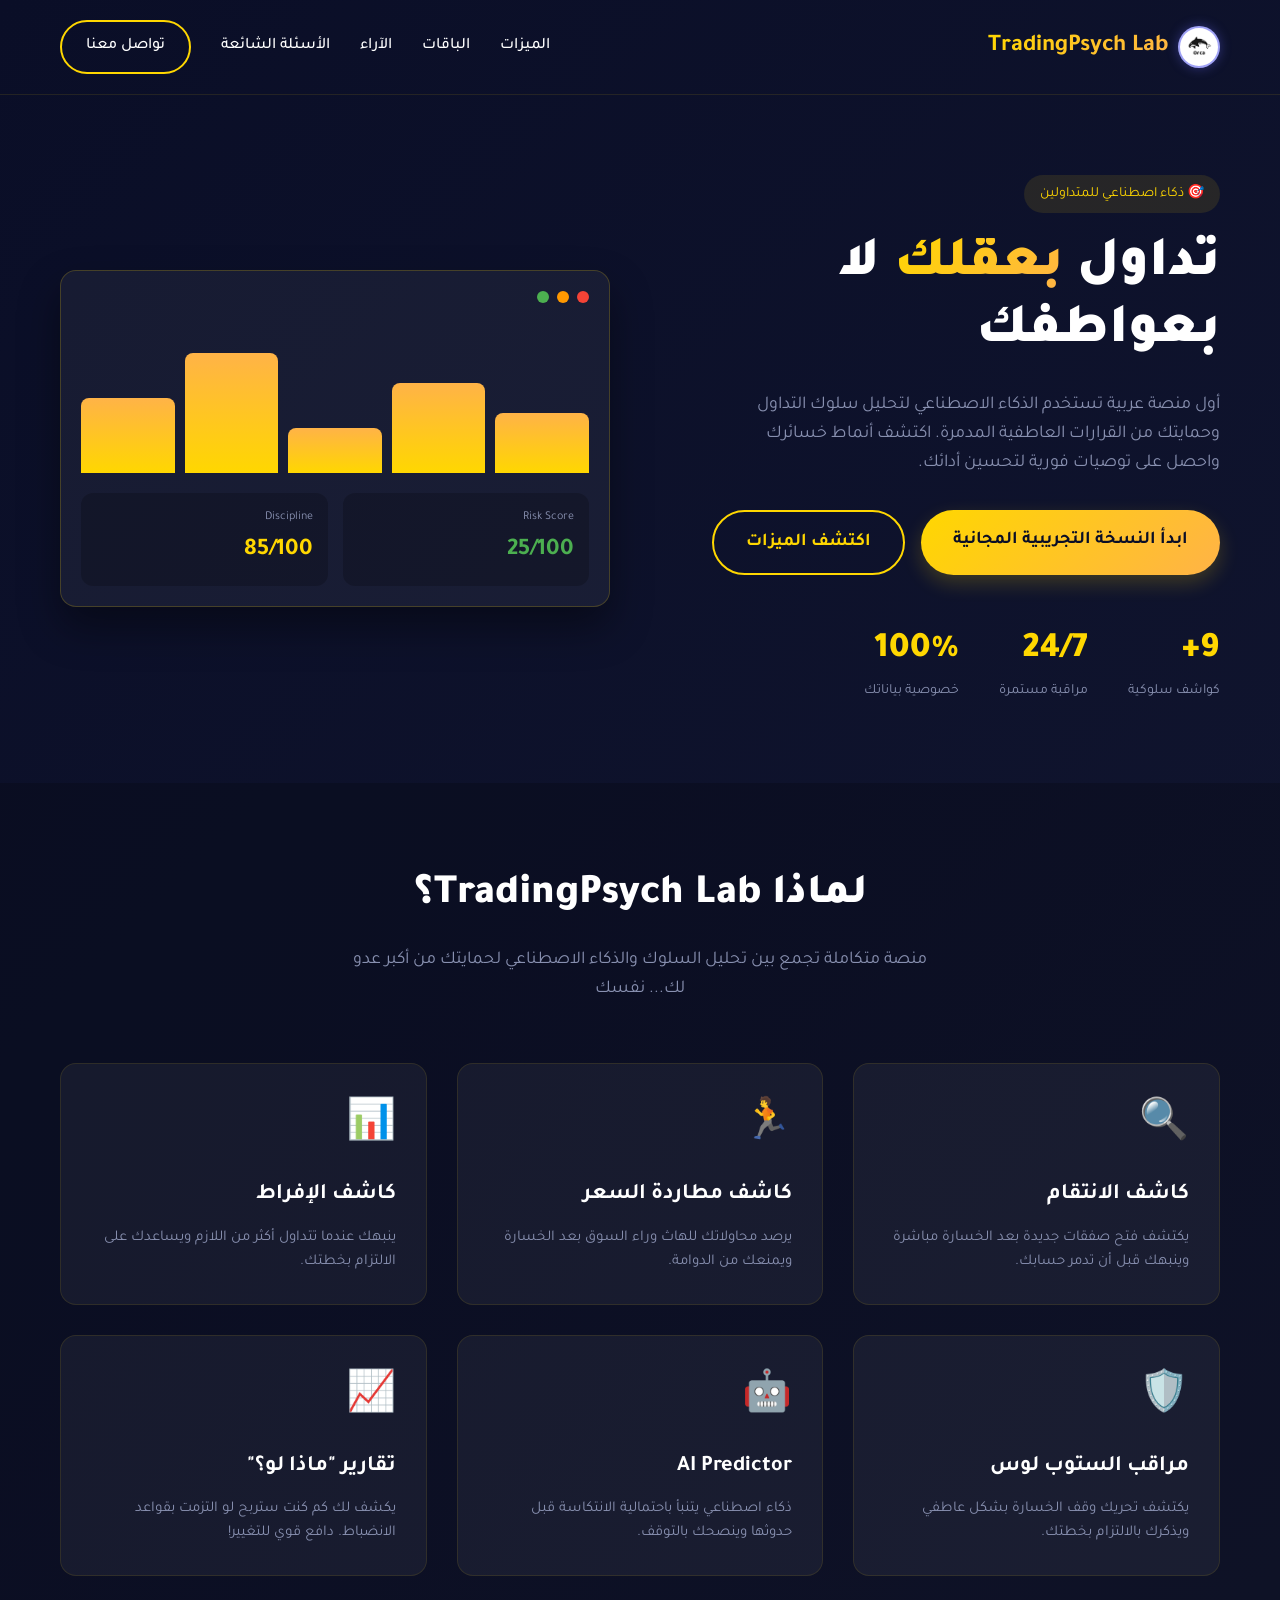
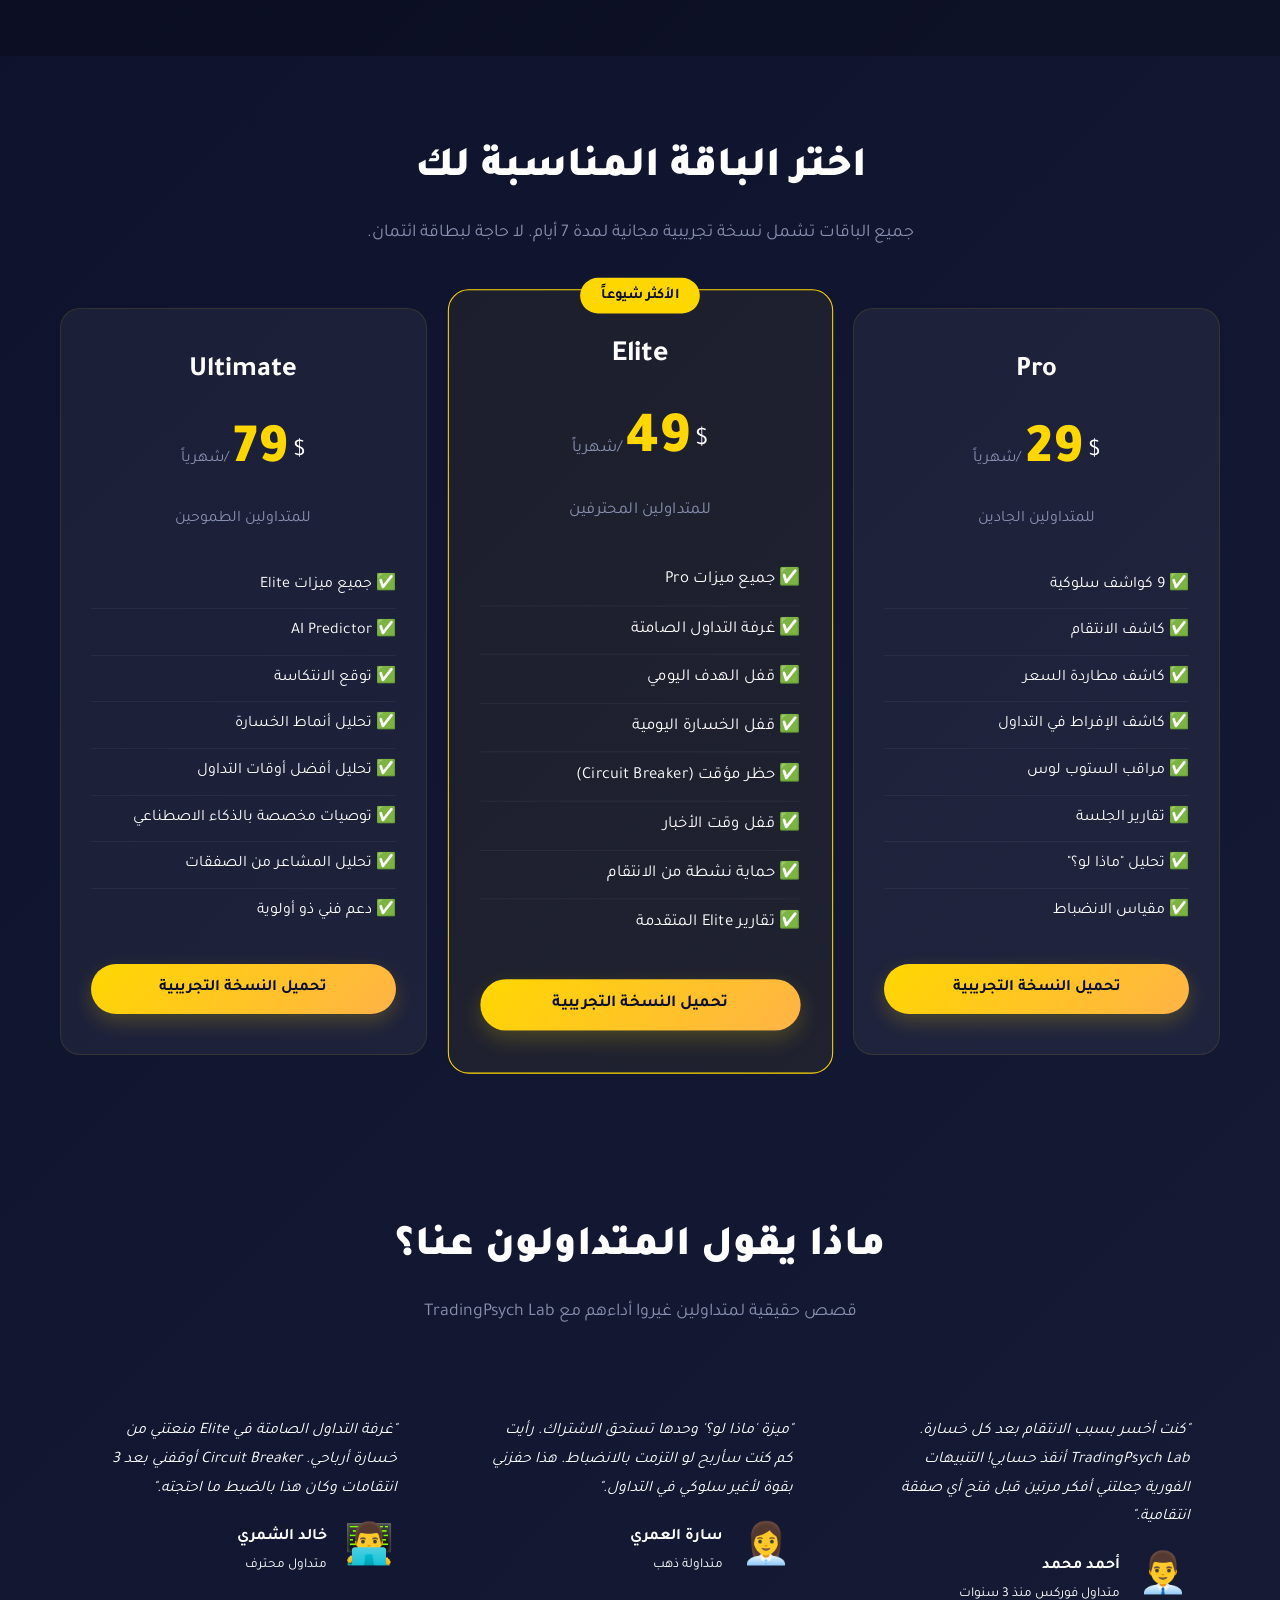
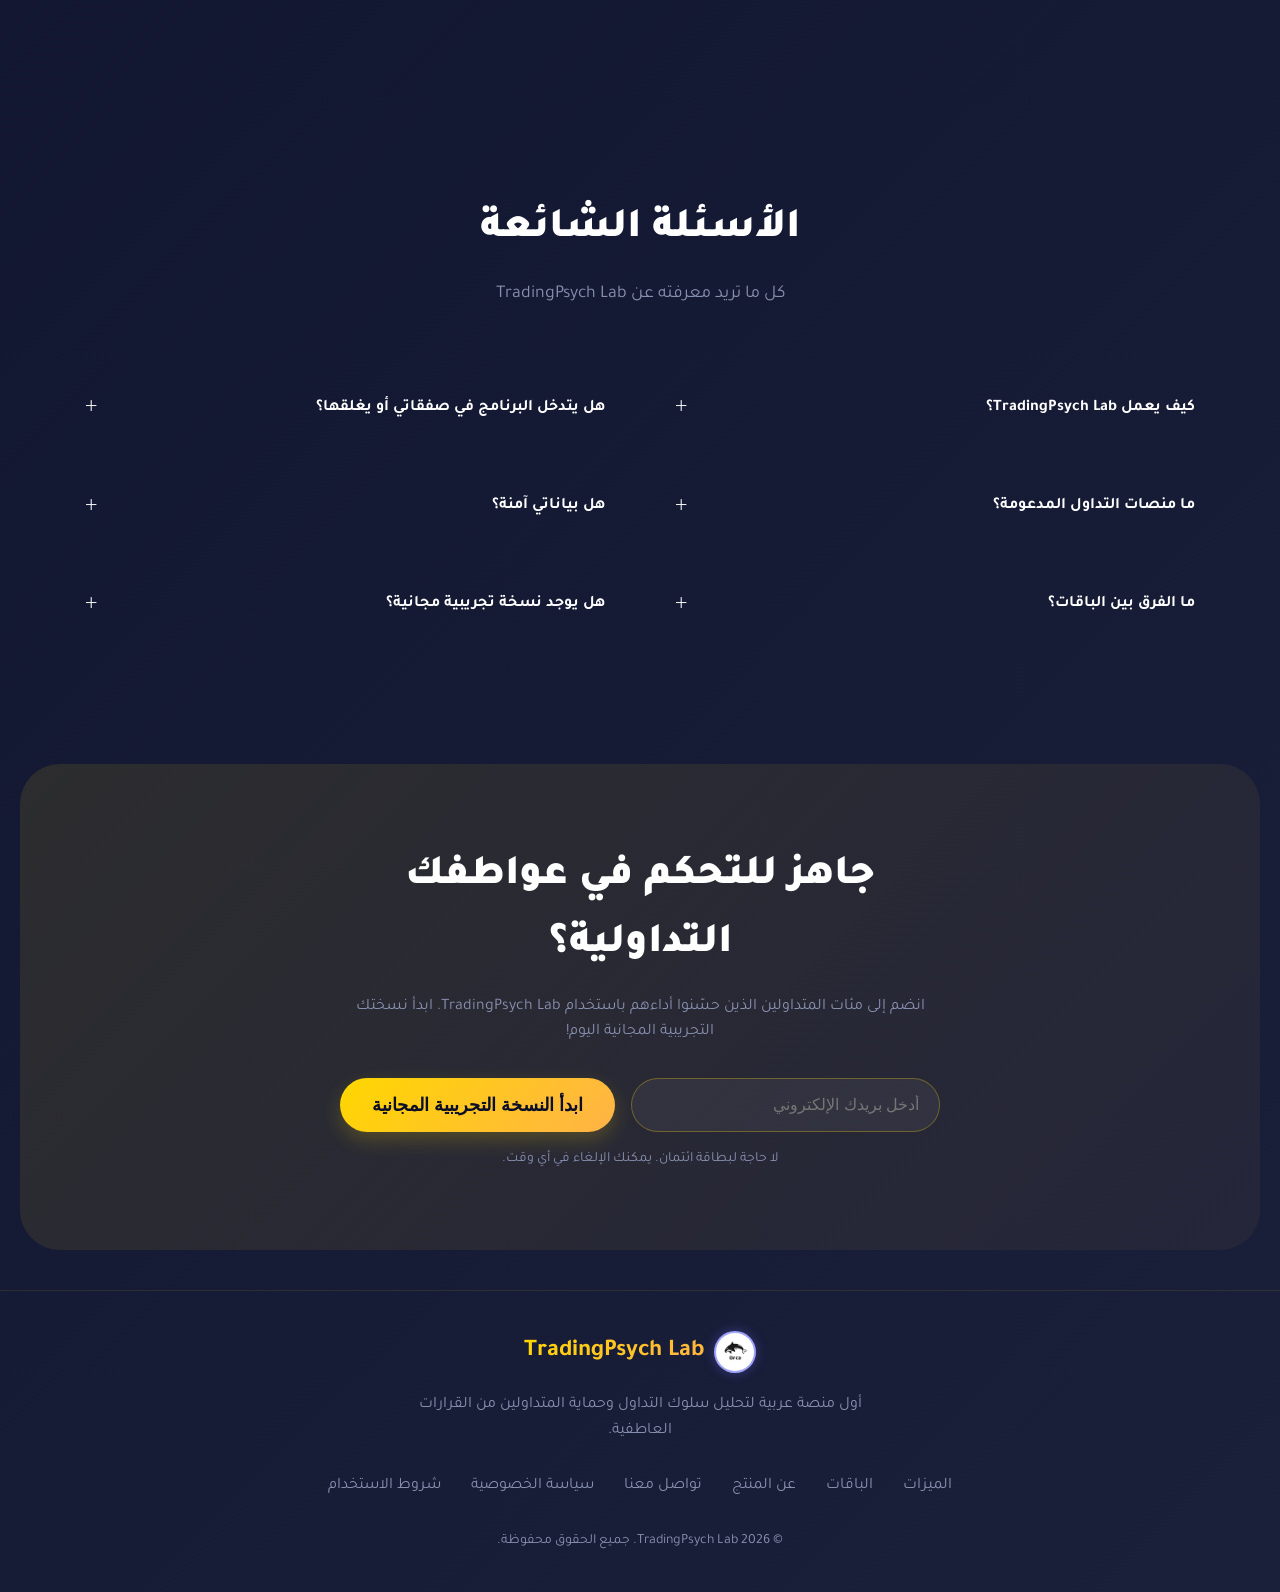
==== commit 16f61ca7: "Update footer links and add about/contact pages" ====
--- a/index.html
+++ b/index.html
@@ -370,7 +370,7 @@
         <div class="container">
             <div class="footer-content">
                 <div class="footer-logo">
-                    <span class="logo-icon">🧠</span>
+                    <img src="orca-logo.png" alt="Orca Logo" class="logo-img">
                     <span class="logo-text">TradingPsych Lab</span>
                 </div>
                 <p class="footer-description">
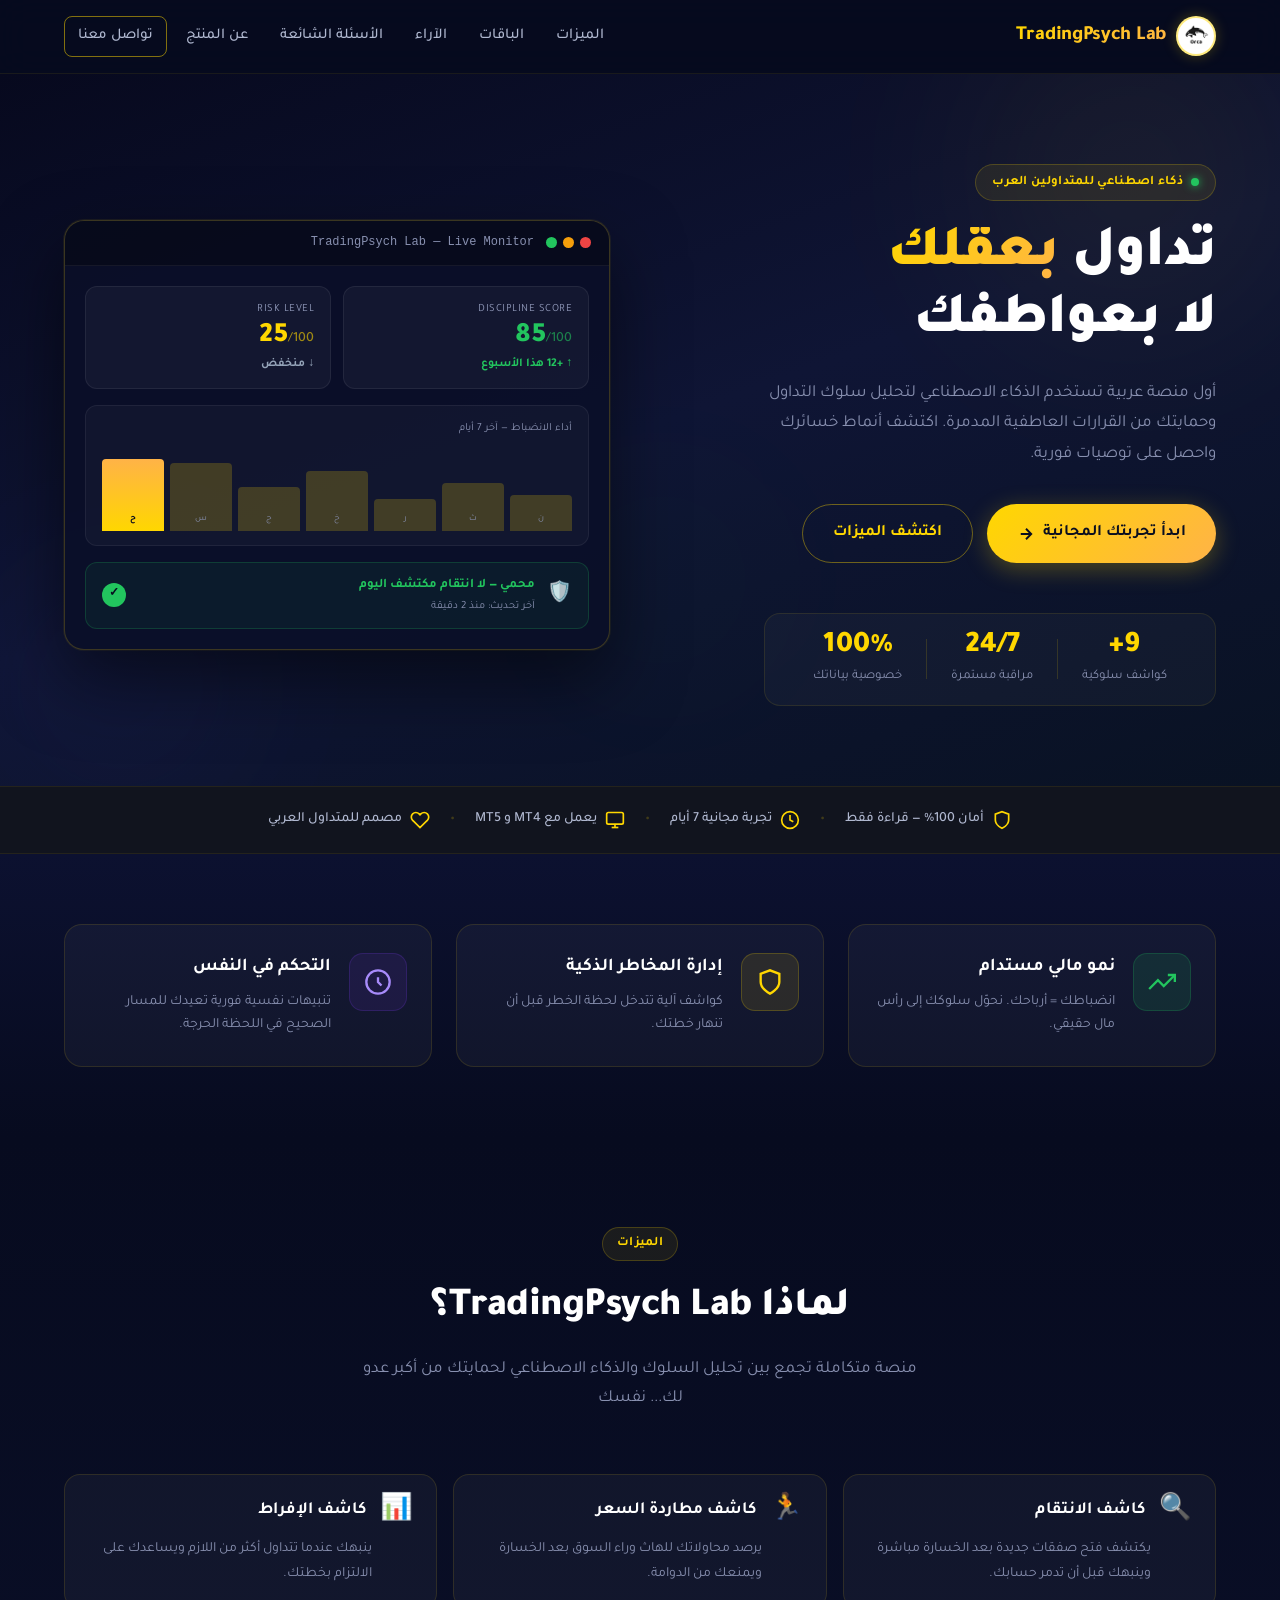
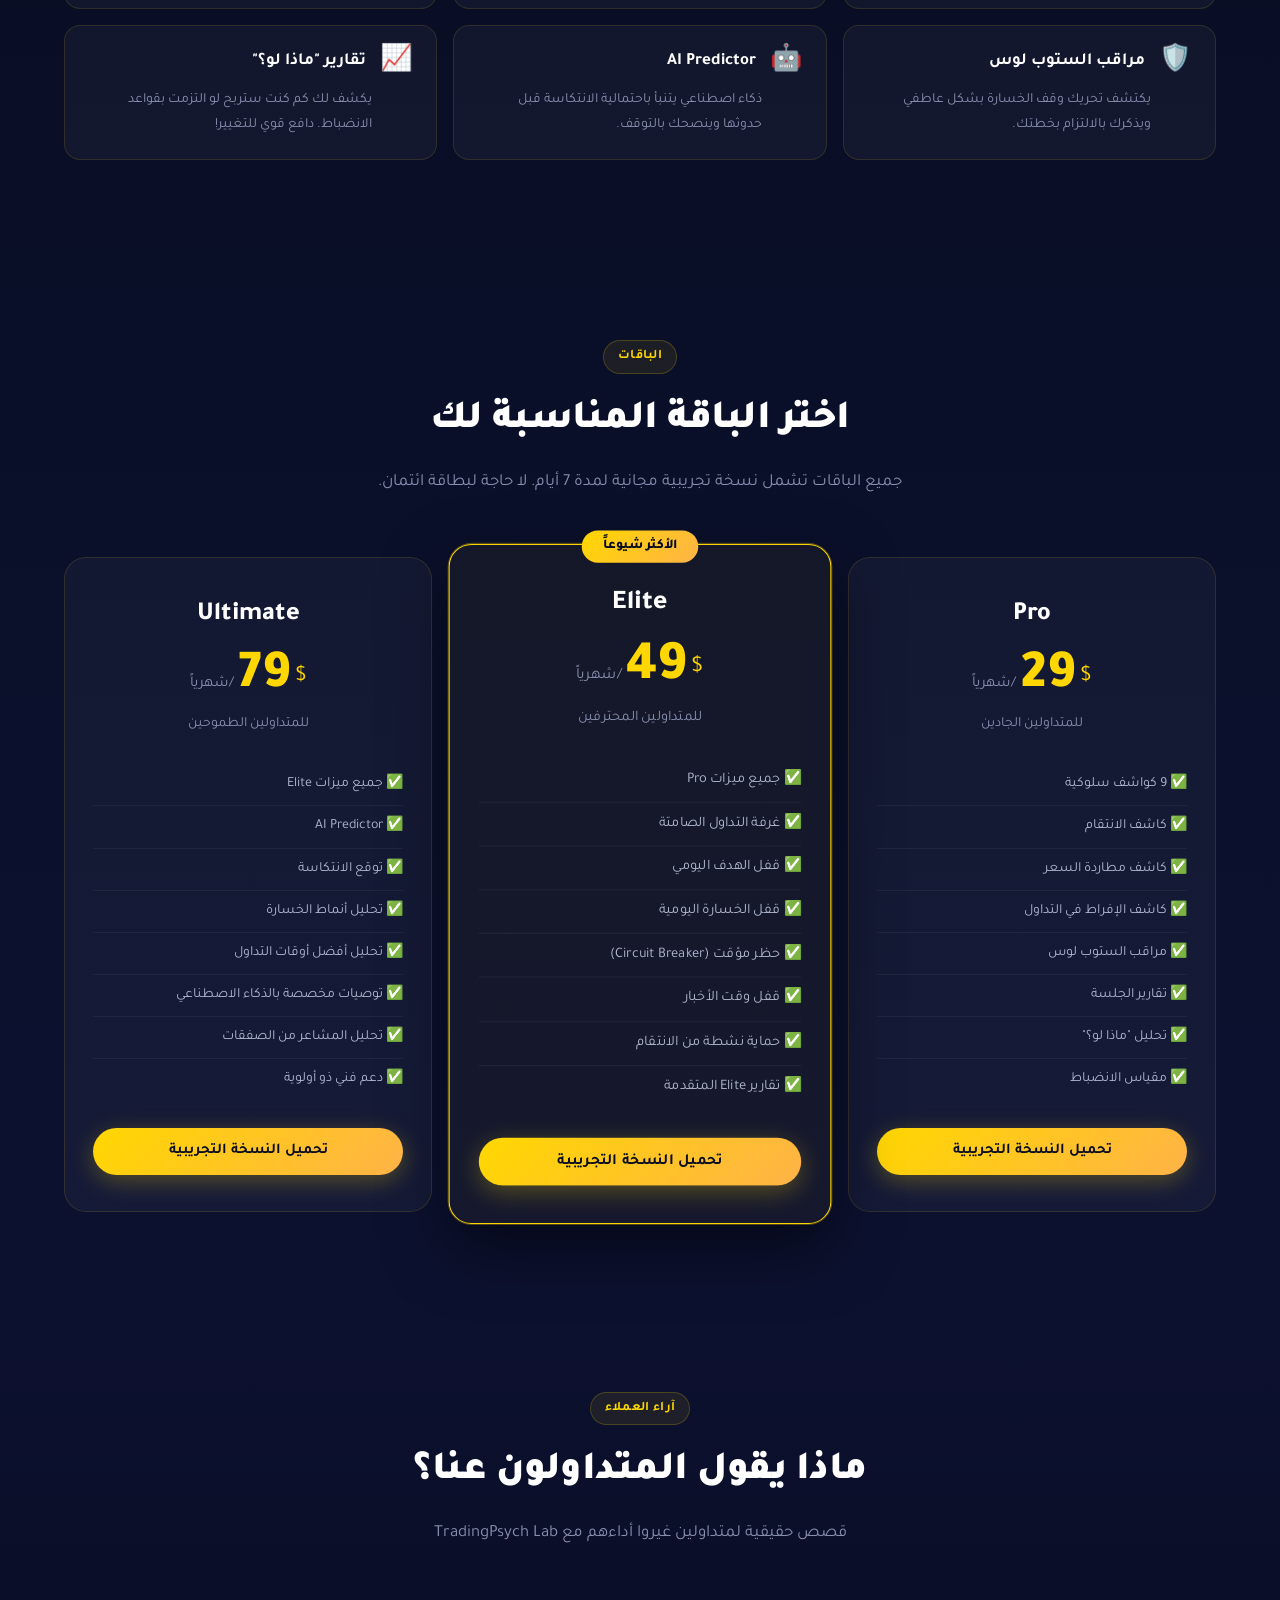
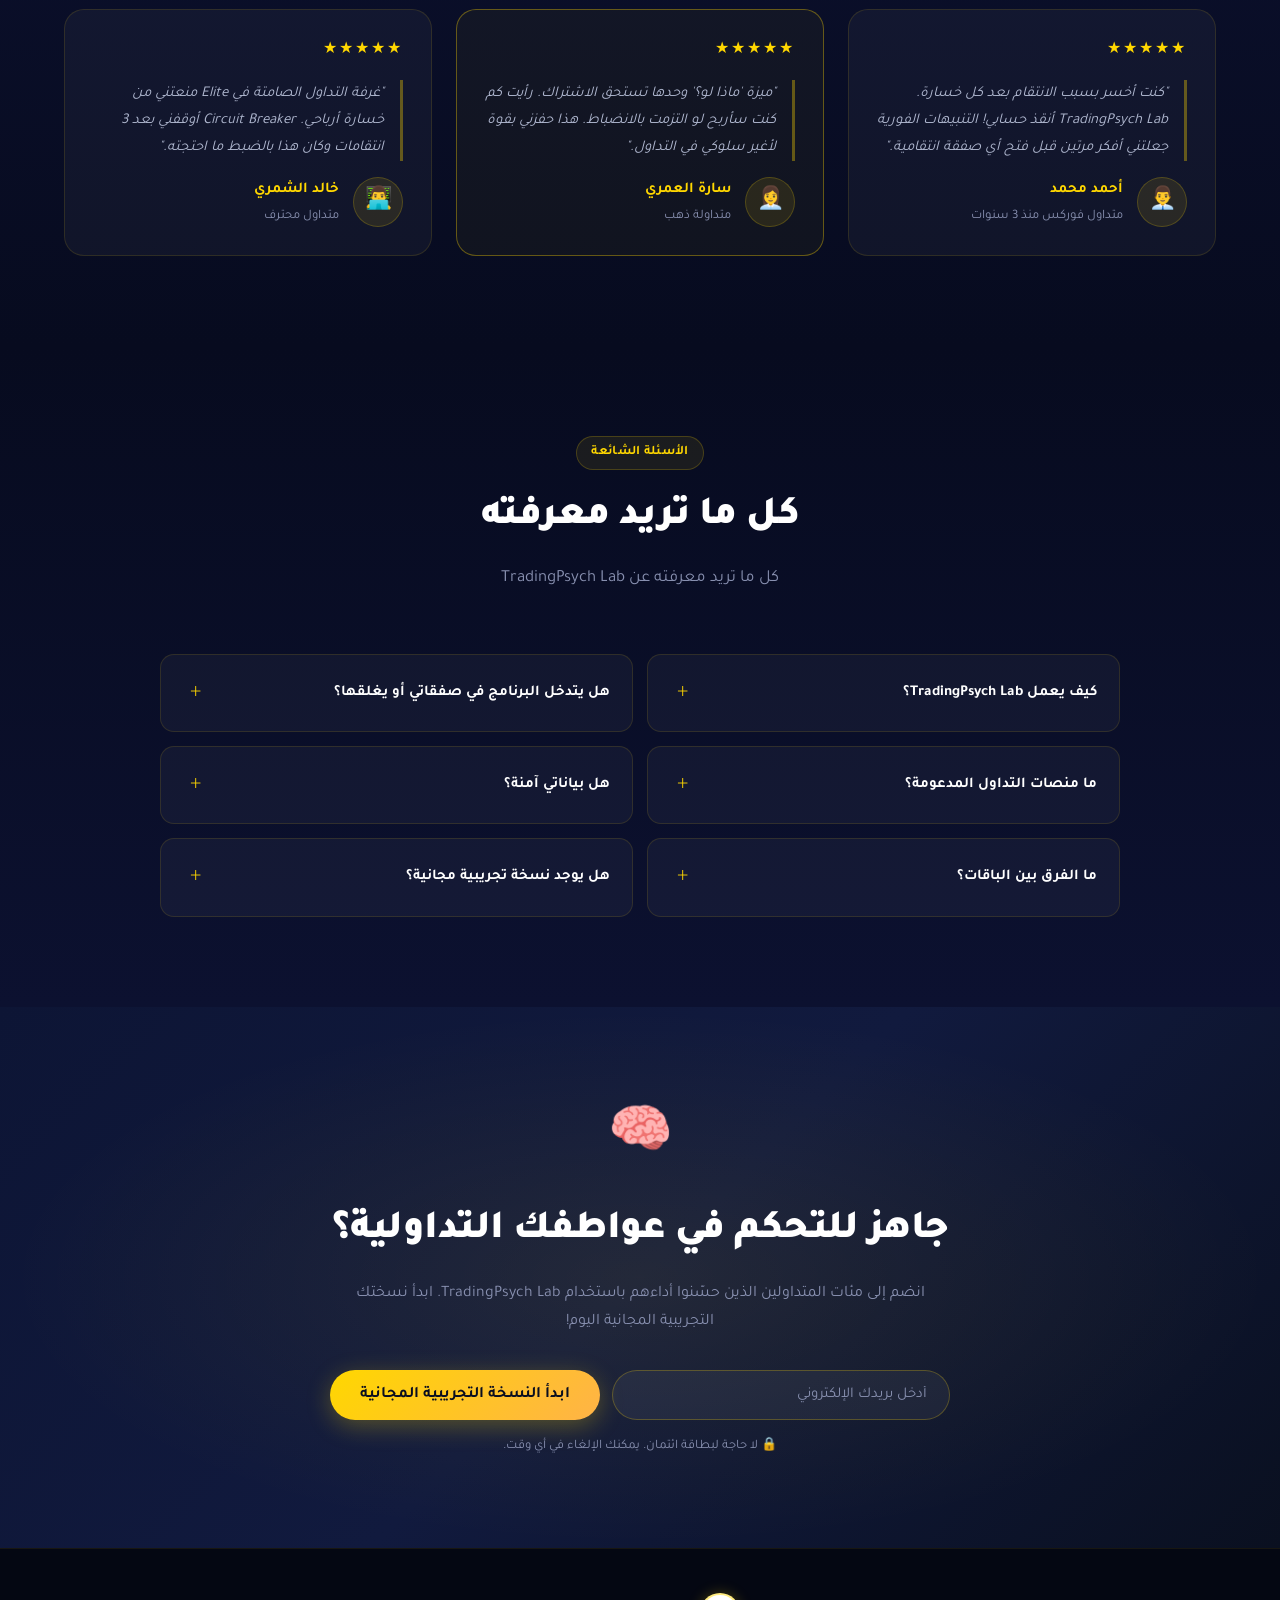
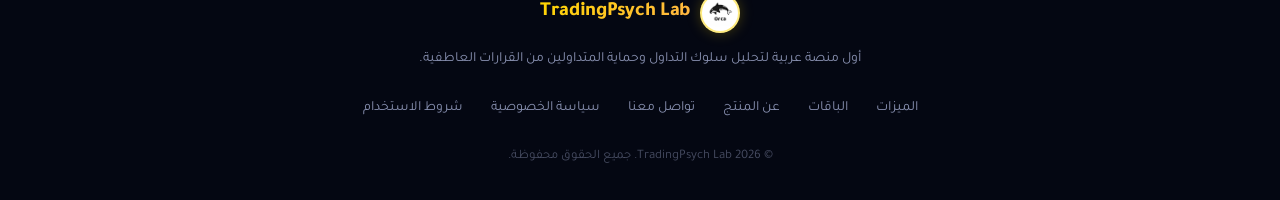
==== commit 734bdeb4: "Complete site update - all pages and assets" ====
--- a/index.html
+++ b/index.html
@@ -10,6 +10,7 @@
     <link href="https://fonts.googleapis.com/css2?family=Tajawal:wght@400;500;700;900&display=swap" rel="stylesheet">
 </head>
 <body>
+
     <!-- Header -->
     <header class="header">
         <div class="container">
@@ -23,7 +24,8 @@
                     <li><a href="#pricing">الباقات</a></li>
                     <li><a href="#testimonials">الآراء</a></li>
                     <li><a href="#faq">الأسئلة الشائعة</a></li>
-                    <li><a href="#contact" class="btn btn-outline">تواصل معنا</a></li>
+                    <li><a href="about.html">عن المنتج</a></li>
+                    <li><a href="contact.html" class="btn btn-outline">تواصل معنا</a></li>
                 </ul>
             </nav>
         </div>
@@ -31,29 +33,41 @@
 
     <!-- Hero Section -->
     <section class="hero">
+        <div class="hero-bg-shapes">
+            <div class="shape shape-1"></div>
+            <div class="shape shape-2"></div>
+            <div class="shape shape-3"></div>
+        </div>
         <div class="container">
             <div class="hero-content">
-                <span class="hero-badge">🎯 ذكاء اصطناعي للمتداولين</span>
+                <span class="hero-badge">
+                    <span class="badge-dot"></span>
+                    ذكاء اصطناعي للمتداولين العرب
+                </span>
                 <h1 class="hero-title">
-                    تداول <span class="gradient-text">بعقلك</span> لا بعواطفك
+                    تداول <span class="gradient-text">بعقلك</span><br>لا بعواطفك
                 </h1>
                 <p class="hero-description">
-                    أول منصة عربية تستخدم الذكاء الاصطناعي لتحليل سلوك التداول وحمايتك من القرارات العاطفية المدمرة.
-                    اكتشف أنماط خسائرك واحصل على توصيات فورية لتحسين أدائك.
+                    أول منصة عربية تستخدم الذكاء الاصطناعي لتحليل سلوك التداول وحمايتك من القرارات العاطفية المدمرة. اكتشف أنماط خسائرك واحصل على توصيات فورية.
                 </p>
                 <div class="hero-buttons">
-                    <a href="#pricing" class="btn btn-primary btn-large">ابدأ النسخة التجريبية المجانية</a>
-                    <a href="#features" class="btn btn-secondary btn-large">اكتشف الميزات</a>
+                    <a href="#pricing" class="btn btn-primary btn-large">
+                        <span>ابدأ تجربتك المجانية</span>
+                        <svg width="18" height="18" viewBox="0 0 24 24" fill="none" stroke="currentColor" stroke-width="2.5"><path d="M5 12h14M12 5l7 7-7 7"/></svg>
+                    </a>
+                    <a href="#features" class="btn btn-ghost btn-large">اكتشف الميزات</a>
                 </div>
                 <div class="hero-stats">
                     <div class="stat-item">
                         <span class="stat-number">9+</span>
                         <span class="stat-label">كواشف سلوكية</span>
                     </div>
+                    <div class="stat-divider"></div>
                     <div class="stat-item">
                         <span class="stat-number">24/7</span>
                         <span class="stat-label">مراقبة مستمرة</span>
                     </div>
+                    <div class="stat-divider"></div>
                     <div class="stat-item">
                         <span class="stat-number">100%</span>
                         <span class="stat-label">خصوصية بياناتك</span>
@@ -62,29 +76,109 @@
             </div>
             <div class="hero-image">
                 <div class="dashboard-preview">
-                    <div class="dashboard-header">
-                        <span class="dot red"></span>
-                        <span class="dot yellow"></span>
-                        <span class="dot green"></span>
-                    </div>
-                    <div class="dashboard-content">
-                        <div class="chart-placeholder">
-                            <div class="chart-bar" style="height: 60px;"></div>
-                            <div class="chart-bar" style="height: 90px;"></div>
-                            <div class="chart-bar" style="height: 45px;"></div>
-                            <div class="chart-bar" style="height: 120px;"></div>
-                            <div class="chart-bar" style="height: 75px;"></div>
-                        </div>
-                        <div class="stats-grid">
-                            <div class="mini-stat">
-                                <span class="mini-label">Risk Score</span>
-                                <span class="mini-value low">25/100</span>
+                    <div class="dashboard-titlebar">
+                        <div class="titlebar-dots">
+                            <span class="dot red"></span>
+                            <span class="dot yellow"></span>
+                            <span class="dot green"></span>
+                        </div>
+                        <span class="titlebar-label">TradingPsych Lab — Live Monitor</span>
+                    </div>
+                    <div class="dashboard-body">
+                        <div class="db-row">
+                            <div class="db-card accent-green">
+                                <span class="db-card-label">Discipline Score</span>
+                                <span class="db-card-value">85<small>/100</small></span>
+                                <span class="db-card-trend up">↑ +12 هذا الأسبوع</span>
                             </div>
-                            <div class="mini-stat">
-                                <span class="mini-label">Discipline</span>
-                                <span class="mini-value high">85/100</span>
+                            <div class="db-card accent-red">
+                                <span class="db-card-label">Risk Level</span>
+                                <span class="db-card-value">25<small>/100</small></span>
+                                <span class="db-card-trend down">↓ منخفض</span>
                             </div>
                         </div>
+                        <div class="db-chart-area">
+                            <div class="db-chart-label">أداء الانضباط — آخر 7 أيام</div>
+                            <div class="db-chart">
+                                <div class="db-bar" style="height:45%"><span>ن</span></div>
+                                <div class="db-bar" style="height:60%"><span>ث</span></div>
+                                <div class="db-bar" style="height:40%"><span>ر</span></div>
+                                <div class="db-bar" style="height:75%"><span>خ</span></div>
+                                <div class="db-bar" style="height:55%"><span>ج</span></div>
+                                <div class="db-bar" style="height:85%"><span>س</span></div>
+                                <div class="db-bar active" style="height:90%"><span>ح</span></div>
+                            </div>
+                        </div>
+                        <div class="db-alert">
+                            <span class="db-alert-icon">🛡️</span>
+                            <div>
+                                <div class="db-alert-title">محمي — لا انتقام مكتشف اليوم</div>
+                                <div class="db-alert-sub">آخر تحديث: منذ 2 دقيقة</div>
+                            </div>
+                            <span class="db-alert-badge">✓</span>
+                        </div>
+                    </div>
+                </div>
+            </div>
+        </div>
+    </section>
+
+    <!-- Trust Bar -->
+    <div class="trust-bar">
+        <div class="container">
+            <div class="trust-items">
+                <div class="trust-item">
+                    <svg width="20" height="20" viewBox="0 0 24 24" fill="none" stroke="currentColor" stroke-width="2"><path d="M12 22s8-4 8-10V5l-8-3-8 3v7c0 6 8 10 8 10z"/></svg>
+                    <span>أمان 100% — قراءة فقط</span>
+                </div>
+                <div class="trust-sep">•</div>
+                <div class="trust-item">
+                    <svg width="20" height="20" viewBox="0 0 24 24" fill="none" stroke="currentColor" stroke-width="2"><circle cx="12" cy="12" r="10"/><polyline points="12 6 12 12 16 14"/></svg>
+                    <span>تجربة مجانية 7 أيام</span>
+                </div>
+                <div class="trust-sep">•</div>
+                <div class="trust-item">
+                    <svg width="20" height="20" viewBox="0 0 24 24" fill="none" stroke="currentColor" stroke-width="2"><rect x="2" y="3" width="20" height="14" rx="2"/><line x1="8" y1="21" x2="16" y2="21"/><line x1="12" y1="17" x2="12" y2="21"/></svg>
+                    <span>يعمل مع MT4 و MT5</span>
+                </div>
+                <div class="trust-sep">•</div>
+                <div class="trust-item">
+                    <svg width="20" height="20" viewBox="0 0 24 24" fill="none" stroke="currentColor" stroke-width="2"><path d="M20.84 4.61a5.5 5.5 0 0 0-7.78 0L12 5.67l-1.06-1.06a5.5 5.5 0 0 0-7.78 7.78l1.06 1.06L12 21.23l7.78-7.78 1.06-1.06a5.5 5.5 0 0 0 0-7.78z"/></svg>
+                    <span>مصمم للمتداول العربي</span>
+                </div>
+            </div>
+        </div>
+    </div>
+
+    <!-- Value Props -->
+    <section class="value-props">
+        <div class="container">
+            <div class="vp-grid">
+                <div class="vp-card">
+                    <div class="vp-icon-wrap growth">
+                        <svg width="28" height="28" viewBox="0 0 24 24" fill="none" stroke="currentColor" stroke-width="2"><polyline points="23 6 13.5 15.5 8.5 10.5 1 18"/><polyline points="17 6 23 6 23 12"/></svg>
+                    </div>
+                    <div>
+                        <h3>نمو مالي مستدام</h3>
+                        <p>انضباطك = أرباحك. نحوّل سلوكك إلى رأس مال حقيقي.</p>
+                    </div>
+                </div>
+                <div class="vp-card">
+                    <div class="vp-icon-wrap risk">
+                        <svg width="28" height="28" viewBox="0 0 24 24" fill="none" stroke="currentColor" stroke-width="2"><path d="M12 22s8-4 8-10V5l-8-3-8 3v7c0 6 8 10 8 10z"/></svg>
+                    </div>
+                    <div>
+                        <h3>إدارة المخاطر الذكية</h3>
+                        <p>كواشف آلية تتدخل لحظة الخطر قبل أن تنهار خطتك.</p>
+                    </div>
+                </div>
+                <div class="vp-card">
+                    <div class="vp-icon-wrap mind">
+                        <svg width="28" height="28" viewBox="0 0 24 24" fill="none" stroke="currentColor" stroke-width="2"><circle cx="12" cy="12" r="10"/><path d="M12 8v4l3 3"/></svg>
+                    </div>
+                    <div>
+                        <h3>التحكم في النفس</h3>
+                        <p>تنبيهات نفسية فورية تعيدك للمسار الصحيح في اللحظة الحرجة.</p>
                     </div>
                 </div>
             </div>
@@ -95,6 +189,7 @@
     <section id="features" class="features">
         <div class="container">
             <div class="section-header">
+                <span class="section-tag">الميزات</span>
                 <h2 class="section-title">لماذا TradingPsych Lab؟</h2>
                 <p class="section-description">
                     منصة متكاملة تجمع بين تحليل السلوك والذكاء الاصطناعي لحمايتك من أكبر عدو لك... نفسك
@@ -102,33 +197,45 @@
             </div>
             <div class="features-grid">
                 <div class="feature-card">
-                    <div class="feature-icon">🔍</div>
-                    <h3 class="feature-title">كاشف الانتقام</h3>
+                    <div class="feature-header">
+                        <div class="feature-icon">🔍</div>
+                        <h3 class="feature-title">كاشف الانتقام</h3>
+                    </div>
                     <p class="feature-description">يكتشف فتح صفقات جديدة بعد الخسارة مباشرة وينبهك قبل أن تدمر حسابك.</p>
                 </div>
                 <div class="feature-card">
-                    <div class="feature-icon">🏃</div>
-                    <h3 class="feature-title">كاشف مطاردة السعر</h3>
+                    <div class="feature-header">
+                        <div class="feature-icon">🏃</div>
+                        <h3 class="feature-title">كاشف مطاردة السعر</h3>
+                    </div>
                     <p class="feature-description">يرصد محاولاتك للهاث وراء السوق بعد الخسارة ويمنعك من الدوامة.</p>
                 </div>
                 <div class="feature-card">
-                    <div class="feature-icon">📊</div>
-                    <h3 class="feature-title">كاشف الإفراط</h3>
+                    <div class="feature-header">
+                        <div class="feature-icon">📊</div>
+                        <h3 class="feature-title">كاشف الإفراط</h3>
+                    </div>
                     <p class="feature-description">ينبهك عندما تتداول أكثر من اللازم ويساعدك على الالتزام بخطتك.</p>
                 </div>
                 <div class="feature-card">
-                    <div class="feature-icon">🛡️</div>
-                    <h3 class="feature-title">مراقب الستوب لوس</h3>
+                    <div class="feature-header">
+                        <div class="feature-icon">🛡️</div>
+                        <h3 class="feature-title">مراقب الستوب لوس</h3>
+                    </div>
                     <p class="feature-description">يكتشف تحريك وقف الخسارة بشكل عاطفي ويذكرك بالالتزام بخطتك.</p>
                 </div>
                 <div class="feature-card">
-                    <div class="feature-icon">🤖</div>
-                    <h3 class="feature-title">AI Predictor</h3>
+                    <div class="feature-header">
+                        <div class="feature-icon">🤖</div>
+                        <h3 class="feature-title">AI Predictor</h3>
+                    </div>
                     <p class="feature-description">ذكاء اصطناعي يتنبأ باحتمالية الانتكاسة قبل حدوثها وينصحك بالتوقف.</p>
                 </div>
                 <div class="feature-card">
-                    <div class="feature-icon">📈</div>
-                    <h3 class="feature-title">تقارير "ماذا لو؟"</h3>
+                    <div class="feature-header">
+                        <div class="feature-icon">📈</div>
+                        <h3 class="feature-title">تقارير "ماذا لو؟"</h3>
+                    </div>
                     <p class="feature-description">يكشف لك كم كنت ستربح لو التزمت بقواعد الانضباط. دافع قوي للتغيير!</p>
                 </div>
             </div>
@@ -139,6 +246,7 @@
     <section id="pricing" class="pricing">
         <div class="container">
             <div class="section-header">
+                <span class="section-tag">الباقات</span>
                 <h2 class="section-title">اختر الباقة المناسبة لك</h2>
                 <p class="section-description">
                     جميع الباقات تشمل نسخة تجريبية مجانية لمدة 7 أيام. لا حاجة لبطاقة ائتمان.
@@ -227,21 +335,18 @@
         </div>
     </section>
 
-
     <!-- Testimonials Section -->
     <section id="testimonials" class="testimonials">
         <div class="container">
             <div class="section-header">
+                <span class="section-tag">آراء العملاء</span>
                 <h2 class="section-title">ماذا يقول المتداولون عنا؟</h2>
-                <p class="section-description">
-                    قصص حقيقية لمتداولين غيروا أداءهم مع TradingPsych Lab
-                </p>
+                <p class="section-description">قصص حقيقية لمتداولين غيروا أداءهم مع TradingPsych Lab</p>
             </div>
             <div class="testimonials-grid">
                 <div class="testimonial-card">
-                    <div class="testimonial-content">
-                        <p class="testimonial-text">"كنت أخسر بسبب الانتقام بعد كل خسارة. TradingPsych Lab أنقذ حسابي! التنبيهات الفورية جعلتني أفكر مرتين قبل فتح أي صفقة انتقامية."</p>
-                    </div>
+                    <div class="testimonial-stars">★★★★★</div>
+                    <p class="testimonial-text">"كنت أخسر بسبب الانتقام بعد كل خسارة. TradingPsych Lab أنقذ حسابي! التنبيهات الفورية جعلتني أفكر مرتين قبل فتح أي صفقة انتقامية."</p>
                     <div class="testimonial-author">
                         <div class="author-avatar">👨‍💼</div>
                         <div class="author-info">
@@ -250,10 +355,9 @@
                         </div>
                     </div>
                 </div>
-                <div class="testimonial-card">
-                    <div class="testimonial-content">
-                        <p class="testimonial-text">"ميزة 'ماذا لو؟' وحدها تستحق الاشتراك. رأيت كم كنت سأربح لو التزمت بالانضباط. هذا حفزني بقوة لأغير سلوكي في التداول."</p>
-                    </div>
+                <div class="testimonial-card featured">
+                    <div class="testimonial-stars">★★★★★</div>
+                    <p class="testimonial-text">"ميزة 'ماذا لو؟' وحدها تستحق الاشتراك. رأيت كم كنت سأربح لو التزمت بالانضباط. هذا حفزني بقوة لأغير سلوكي في التداول."</p>
                     <div class="testimonial-author">
                         <div class="author-avatar">👩‍💼</div>
                         <div class="author-info">
@@ -263,9 +367,8 @@
                     </div>
                 </div>
                 <div class="testimonial-card">
-                    <div class="testimonial-content">
-                        <p class="testimonial-text">"غرفة التداول الصامتة في Elite منعتني من خسارة أرباحي. Circuit Breaker أوقفني بعد 3 انتقامات وكان هذا بالضبط ما احتجته."</p>
-                    </div>
+                    <div class="testimonial-stars">★★★★★</div>
+                    <p class="testimonial-text">"غرفة التداول الصامتة في Elite منعتني من خسارة أرباحي. Circuit Breaker أوقفني بعد 3 انتقامات وكان هذا بالضبط ما احتجته."</p>
                     <div class="testimonial-author">
                         <div class="author-avatar">👨‍💻</div>
                         <div class="author-info">
@@ -282,10 +385,9 @@
     <section id="faq" class="faq">
         <div class="container">
             <div class="section-header">
-                <h2 class="section-title">الأسئلة الشائعة</h2>
-                <p class="section-description">
-                    كل ما تريد معرفته عن TradingPsych Lab
-                </p>
+                <span class="section-tag">الأسئلة الشائعة</span>
+                <h2 class="section-title">كل ما تريد معرفته</h2>
+                <p class="section-description">كل ما تريد معرفته عن TradingPsych Lab</p>
             </div>
             <div class="faq-grid">
                 <div class="faq-item">
@@ -303,7 +405,7 @@
                         <span class="faq-icon">+</span>
                     </div>
                     <div class="faq-answer">
-                        <p>لا، TradingPsych Lab أداة تحليل وتنبيه فقط. لا يفتح أو يغلق أي صفقة. أنت دائماً في التحكم الكامل. الهدف هو تنبيهك وتوعيتك، وليس التحكم بقراراتك.</p>
+                        <p>لا، TradingPsych Lab أداة تحليل وتنبيه فقط. لا يفتح أو يغلق أي صفقة. أنت دائماً في التحكم الكامل.</p>
                     </div>
                 </div>
                 <div class="faq-item">
@@ -321,7 +423,7 @@
                         <span class="faq-icon">+</span>
                     </div>
                     <div class="faq-answer">
-                        <p>نعم بالكامل. بياناتك التداولية لا تُرسل إلى خوادمنا. كل المعالجة تتم محلياً على جهازك. نلتزم بخصوصية 100% لبياناتك المالية والشخصية.</p>
+                        <p>نعم بالكامل. بياناتك التداولية لا تُرسل إلى خوادمنا. كل المعالجة تتم محلياً على جهازك. نلتزم بخصوصية 100%.</p>
                     </div>
                 </div>
                 <div class="faq-item">
@@ -330,7 +432,7 @@
                         <span class="faq-icon">+</span>
                     </div>
                     <div class="faq-answer">
-                        <p>باقة Pro تشمل الكواشف الأساسية والتقارير. باقة Elite تضيف أدوات الحماية النشطة كغرفة التداول الصامتة وCircuit Breaker. باقة Ultimate تضيف ذكاء اصطناعي للتنبؤ بالانتكاسات وتحليل متقدم.</p>
+                        <p>Pro: الكواشف الأساسية والتقارير. Elite: تضيف الحماية النشطة وCircuit Breaker. Ultimate: تضيف AI للتنبؤ بالانتكاسات وتحليل متقدم.</p>
                     </div>
                 </div>
                 <div class="faq-item">
@@ -339,7 +441,7 @@
                         <span class="faq-icon">+</span>
                     </div>
                     <div class="faq-answer">
-                        <p>نعم! كل الباقات تأتي مع 7 أيام تجريبية مجانية بدون الحاجة لبطاقة ائتمان. يمكنك تجربة كامل ميزات الباقة المختارة واتخاذ قرارك بعدها.</p>
+                        <p>نعم! كل الباقات تأتي مع 7 أيام تجريبية مجانية بدون الحاجة لبطاقة ائتمان. يمكنك تجربة كامل الميزات واتخاذ قرارك بعدها.</p>
                     </div>
                 </div>
             </div>
@@ -348,8 +450,10 @@
 
     <!-- CTA Section -->
     <section class="cta">
+        <div class="cta-bg-glow"></div>
         <div class="container">
             <div class="cta-content">
+                <div class="cta-icon-big">🧠</div>
                 <h2 class="cta-title">جاهز للتحكم في عواطفك التداولية؟</h2>
                 <p class="cta-description">
                     انضم إلى مئات المتداولين الذين حسّنوا أداءهم باستخدام TradingPsych Lab.
@@ -360,7 +464,7 @@
                     <input type="hidden" name="plan" id="selectedPlanInput" value="Pro">
                     <button type="submit" class="btn btn-primary btn-large">ابدأ النسخة التجريبية المجانية</button>
                 </form>
-                <p class="cta-note">لا حاجة لبطاقة ائتمان. يمكنك الإلغاء في أي وقت.</p>
+                <p class="cta-note">🔒 لا حاجة لبطاقة ائتمان. يمكنك الإلغاء في أي وقت.</p>
             </div>
         </div>
     </section>
@@ -379,10 +483,10 @@
                 <div class="footer-links">
                     <a href="#features">الميزات</a>
                     <a href="#pricing">الباقات</a>
-                    <a href="#about">عن المنتج</a>
-                    <a href="#contact">تواصل معنا</a>
-                    <a href="#">سياسة الخصوصية</a>
-                    <a href="#">شروط الاستخدام</a>
+                    <a href="about.html">عن المنتج</a>
+                    <a href="contact.html">تواصل معنا</a>
+                    <a href="privacy.html">سياسة الخصوصية</a>
+                    <a href="terms.html">شروط الاستخدام</a>
                 </div>
                 <p class="footer-copyright">
                     © 2026 TradingPsych Lab. جميع الحقوق محفوظة.
--- a/style.css
+++ b/style.css
@@ -1,142 +1,212 @@
-/* style.css - TradingPsych Lab Landing Page */
-* {
-    margin: 0;
-    padding: 0;
-    box-sizing: border-box;
-}
+/* ============================================================
+   style.css — TradingPsych Lab  |  Professional UI v3
+   ============================================================ */
+
+* { margin: 0; padding: 0; box-sizing: border-box; }
 
 :root {
-    --primary: #ffd700;
-    --primary-dark: #e6b800;
-    --secondary: #1a1f3a;
-    --accent: #ff6b6b;
-    --success: #4caf50;
-    --warning: #ff9800;
-    --danger: #f44336;
-    --dark: #0a0e27;
-    --light: #f5f5f5;
-    --gray: #8890b0;
-    --white: #ffffff;
-}
+    --primary:       #ffd700;
+    --primary-light: #ffe566;
+    --primary-dark:  #e6b800;
+    --gold-glow:     rgba(255, 215, 0, 0.18);
+    --dark:          #070b1f;
+    --deep:          #0c1130;
+    --card:          rgba(255,255,255,0.04);
+    --card-border:   rgba(255,215,0,0.12);
+    --card-hover:    rgba(255,215,0,0.22);
+    --white:         #ffffff;
+    --gray:          #8890b0;
+    --gray-light:    #b0b8d0;
+    --success:       #22c55e;
+    --danger:        #ef4444;
+    --warning:       #f59e0b;
+    --purple:        #7c3aed;
+    --blue:          #3b82f6;
+    --section-alt:   #0a0f28;
+    --font:          'Tajawal', sans-serif;
+}
+
+html { scroll-behavior: smooth; }
 
 body {
-    font-family: 'Tajawal', sans-serif;
-    background: linear-gradient(135deg, var(--dark) 0%, var(--secondary) 100%);
+    font-family: var(--font);
+    background: var(--dark);
     color: var(--white);
-    line-height: 1.6;
+    line-height: 1.65;
+    overflow-x: hidden;
 }
 
 .container {
     max-width: 1200px;
     margin: 0 auto;
-    padding: 0 20px;
-}
-
-/* Header */
+    padding: 0 24px;
+}
+
+/* ── SCROLLBAR ── */
+::-webkit-scrollbar { width: 6px; }
+::-webkit-scrollbar-track { background: var(--dark); }
+::-webkit-scrollbar-thumb { background: var(--primary-dark); border-radius: 3px; }
+
+/* ══════════════════════════════════════
+   HEADER
+══════════════════════════════════════ */
 .header {
-    padding: 20px 0;
-    border-bottom: 1px solid rgba(255, 215, 0, 0.1);
+    position: sticky;
+    top: 0;
+    z-index: 100;
+    padding: 16px 0;
+    background: rgba(7, 11, 31, 0.85);
+    backdrop-filter: blur(16px);
+    border-bottom: 1px solid rgba(255, 215, 0, 0.08);
+    transition: background 0.3s, box-shadow 0.3s;
 }
 
 .navbar {
     display: flex;
     justify-content: space-between;
     align-items: center;
+    gap: 20px;
 }
 
 .logo {
     display: flex;
     align-items: center;
     gap: 10px;
-}
-
-.logo-icon {
-    font-size: 32px;
+    text-decoration: none;
+}
+
+.logo-img {
+    width: 40px;
+    height: 40px;
+    border-radius: 50%;
+    object-fit: cover;
+    border: 2px solid rgba(255, 215, 0, 0.5);
+    box-shadow: 0 0 14px rgba(255, 215, 0, 0.25);
+    padding: 2px;
+    background: #fff;
 }
 
 .logo-text {
-    font-size: 24px;
-    font-weight: 700;
+    font-size: 20px;
+    font-weight: 800;
     background: linear-gradient(135deg, var(--primary), #ffb347);
     -webkit-background-clip: text;
     -webkit-text-fill-color: transparent;
     background-clip: text;
+    letter-spacing: -0.3px;
 }
 
 .nav-links {
     display: flex;
     align-items: center;
-    gap: 30px;
+    gap: 6px;
     list-style: none;
 }
 
 .nav-links a {
-    color: var(--white);
+    color: var(--gray-light);
     text-decoration: none;
     font-weight: 500;
-    transition: color 0.3s;
-}
-
-.nav-links a:hover {
-    color: var(--primary);
-}
-
-/* Buttons */
+    font-size: 15px;
+    padding: 7px 13px;
+    border-radius: 8px;
+    transition: color 0.2s, background 0.2s;
+}
+
+.nav-links a:hover { color: var(--primary); background: var(--gold-glow); }
+
+/* ── Buttons ── */
 .btn {
-    display: inline-block;
-    padding: 12px 24px;
+    display: inline-flex;
+    align-items: center;
+    gap: 8px;
+    padding: 11px 22px;
     border-radius: 50px;
     font-weight: 700;
+    font-size: 15px;
+    font-family: var(--font);
     text-decoration: none;
-    transition: all 0.3s;
+    transition: all 0.25s;
     border: none;
     cursor: pointer;
+    white-space: nowrap;
 }
 
 .btn-primary {
-    background: linear-gradient(135deg, var(--primary), #ffb347);
-    color: var(--dark);
-    box-shadow: 0 8px 20px rgba(255, 215, 0, 0.2);
+    background: linear-gradient(135deg, var(--primary) 0%, #ffb347 100%);
+    color: #0a0e20;
+    box-shadow: 0 6px 24px rgba(255, 215, 0, 0.28);
 }
 
 .btn-primary:hover {
     transform: translateY(-2px);
-    box-shadow: 0 12px 30px rgba(255, 215, 0, 0.3);
-}
-
-.btn-secondary {
+    box-shadow: 0 10px 32px rgba(255, 215, 0, 0.42);
+    filter: brightness(1.05);
+}
+
+.btn-ghost {
     background: transparent;
     color: var(--primary);
-    border: 2px solid var(--primary);
-}
-
-.btn-secondary:hover {
-    background: rgba(255, 215, 0, 0.1);
+    border: 1.5px solid rgba(255, 215, 0, 0.4);
+}
+
+.btn-ghost:hover {
+    background: var(--gold-glow);
+    border-color: var(--primary);
 }
 
 .btn-outline {
     background: transparent;
     color: var(--primary);
-    border: 2px solid var(--primary);
-}
-
-.btn-large {
-    padding: 16px 32px;
-    font-size: 18px;
-}
-
-.btn-block {
-    display: block;
-    width: 100%;
-    text-align: center;
-}
-
-/* Hero Section */
+    border: 1.5px solid rgba(255, 215, 0, 0.5);
+    padding: 9px 20px;
+}
+
+.btn-outline:hover { background: var(--gold-glow); }
+
+.btn-large { padding: 15px 30px; font-size: 16px; }
+
+.btn-block { display: flex; width: 100%; justify-content: center; }
+
+/* ══════════════════════════════════════
+   HERO
+══════════════════════════════════════ */
 .hero {
-    padding: 80px 0;
+    position: relative;
+    padding: 90px 0 80px;
+    background: linear-gradient(160deg, #07091e 0%, #0f1535 50%, #091223 100%);
+    overflow: hidden;
+}
+
+.hero-bg-shapes { position: absolute; inset: 0; pointer-events: none; overflow: hidden; }
+
+.shape {
+    position: absolute;
+    border-radius: 50%;
+    filter: blur(80px);
+    opacity: 0.35;
+}
+
+.shape-1 {
+    width: 500px; height: 500px;
+    background: radial-gradient(circle, rgba(255,215,0,0.2), transparent 70%);
+    top: -150px; right: -100px;
+}
+
+.shape-2 {
+    width: 400px; height: 400px;
+    background: radial-gradient(circle, rgba(99,102,241,0.18), transparent 70%);
+    bottom: -100px; left: -80px;
+}
+
+.shape-3 {
+    width: 300px; height: 300px;
+    background: radial-gradient(circle, rgba(34,197,94,0.12), transparent 70%);
+    top: 50%; left: 40%;
 }
 
 .hero .container {
+    position: relative;
     display: grid;
     grid-template-columns: 1fr 1fr;
     gap: 60px;
@@ -144,569 +214,735 @@
 }
 
 .hero-badge {
-    display: inline-block;
-    background: rgba(255, 215, 0, 0.1);
+    display: inline-flex;
+    align-items: center;
+    gap: 8px;
+    background: rgba(255,215,0,0.08);
+    border: 1px solid rgba(255,215,0,0.2);
     color: var(--primary);
-    padding: 8px 16px;
+    padding: 7px 16px;
     border-radius: 50px;
-    font-size: 14px;
-    margin-bottom: 20px;
+    font-size: 13px;
+    font-weight: 600;
+    margin-bottom: 22px;
+    letter-spacing: 0.3px;
+}
+
+.badge-dot {
+    width: 8px; height: 8px;
+    background: var(--success);
+    border-radius: 50%;
+    box-shadow: 0 0 8px var(--success);
+    animation: pulse 2s infinite;
+}
+
+@keyframes pulse {
+    0%, 100% { opacity: 1; transform: scale(1); }
+    50% { opacity: 0.6; transform: scale(1.3); }
 }
 
 .hero-title {
-    font-size: 56px;
+    font-size: 58px;
     font-weight: 900;
-    line-height: 1.2;
-    margin-bottom: 24px;
+    line-height: 1.15;
+    margin-bottom: 22px;
+    letter-spacing: -1px;
 }
 
 .gradient-text {
-    background: linear-gradient(135deg, var(--primary), #ffb347);
+    background: linear-gradient(135deg, var(--primary) 0%, #ffb347 100%);
     -webkit-background-clip: text;
     -webkit-text-fill-color: transparent;
     background-clip: text;
 }
 
 .hero-description {
-    font-size: 18px;
+    font-size: 17px;
     color: var(--gray);
-    margin-bottom: 32px;
-    max-width: 500px;
+    margin-bottom: 34px;
+    max-width: 480px;
+    line-height: 1.8;
 }
 
 .hero-buttons {
     display: flex;
-    gap: 16px;
-    margin-bottom: 48px;
+    gap: 14px;
+    margin-bottom: 50px;
+    flex-wrap: wrap;
 }
 
 .hero-stats {
     display: flex;
-    gap: 40px;
+    align-items: center;
+    gap: 0;
+    background: rgba(255,255,255,0.03);
+    border: 1px solid rgba(255,215,0,0.1);
+    border-radius: 16px;
+    padding: 18px 24px;
+    width: fit-content;
 }
 
 .stat-item {
     display: flex;
     flex-direction: column;
+    align-items: center;
+    padding: 0 24px;
+}
+
+.stat-divider {
+    width: 1px;
+    height: 40px;
+    background: rgba(255,215,0,0.15);
 }
 
 .stat-number {
-    font-size: 36px;
+    font-size: 30px;
     font-weight: 900;
     color: var(--primary);
-}
-
-.stat-label {
+    line-height: 1;
+}
+
+.stat-label { color: var(--gray); font-size: 13px; margin-top: 4px; }
+
+/* ── Dashboard Preview ── */
+.dashboard-preview {
+    background: rgba(10, 15, 40, 0.9);
+    border: 1px solid rgba(255,215,0,0.2);
+    border-radius: 20px;
+    overflow: hidden;
+    box-shadow: 0 30px 70px rgba(0,0,0,0.5), 0 0 0 1px rgba(255,215,0,0.08);
+}
+
+.dashboard-titlebar {
+    display: flex;
+    align-items: center;
+    gap: 12px;
+    padding: 12px 18px;
+    background: rgba(0,0,0,0.3);
+    border-bottom: 1px solid rgba(255,255,255,0.06);
+}
+
+.titlebar-dots { display: flex; gap: 6px; }
+
+.dot {
+    width: 11px; height: 11px;
+    border-radius: 50%;
+}
+
+.dot.red    { background: #ef4444; }
+.dot.yellow { background: #f59e0b; }
+.dot.green  { background: #22c55e; }
+
+.titlebar-label {
+    font-size: 12px;
     color: var(--gray);
+    font-family: monospace;
+}
+
+.dashboard-body { padding: 20px; display: flex; flex-direction: column; gap: 16px; }
+
+.db-row { display: grid; grid-template-columns: 1fr 1fr; gap: 12px; }
+
+.db-card {
+    background: rgba(255,255,255,0.04);
+    border-radius: 12px;
+    padding: 14px 16px;
+    border: 1px solid rgba(255,255,255,0.07);
+    display: flex;
+    flex-direction: column;
+    gap: 4px;
+}
+
+.db-card-label { font-size: 11px; color: var(--gray); text-transform: uppercase; letter-spacing: 0.5px; }
+.db-card-value { font-size: 28px; font-weight: 900; line-height: 1; }
+.db-card-value small { font-size: 14px; font-weight: 500; opacity: 0.6; }
+.db-card-trend { font-size: 12px; font-weight: 600; }
+
+.accent-green .db-card-value { color: var(--success); }
+.accent-green .db-card-trend.up { color: var(--success); }
+.accent-red .db-card-value { color: var(--primary); }
+.accent-red .db-card-trend.down { color: #94a3b8; }
+
+.db-chart-area {
+    background: rgba(255,255,255,0.03);
+    border-radius: 12px;
+    padding: 14px 16px;
+    border: 1px solid rgba(255,255,255,0.06);
+}
+
+.db-chart-label { font-size: 11px; color: var(--gray); margin-bottom: 12px; }
+
+.db-chart {
+    display: flex;
+    align-items: flex-end;
+    gap: 6px;
+    height: 80px;
+}
+
+.db-bar {
+    flex: 1;
+    background: rgba(255,215,0,0.2);
+    border-radius: 4px 4px 0 0;
+    display: flex;
+    align-items: flex-end;
+    justify-content: center;
+    padding-bottom: 4px;
+    transition: background 0.3s;
+}
+
+.db-bar span { font-size: 9px; color: var(--gray); }
+.db-bar.active { background: linear-gradient(to top, var(--primary), #ffb347); }
+.db-bar.active span { color: var(--dark); font-weight: 700; }
+
+.db-alert {
+    display: flex;
+    align-items: center;
+    gap: 12px;
+    background: rgba(34,197,94,0.07);
+    border: 1px solid rgba(34,197,94,0.2);
+    border-radius: 12px;
+    padding: 12px 16px;
+}
+
+.db-alert-icon { font-size: 20px; }
+.db-alert-title { font-size: 13px; font-weight: 700; color: var(--success); }
+.db-alert-sub { font-size: 11px; color: var(--gray); margin-top: 2px; }
+
+.db-alert-badge {
+    margin-right: auto;
+    background: var(--success);
+    color: var(--dark);
+    width: 24px; height: 24px;
+    border-radius: 50%;
+    display: flex;
+    align-items: center;
+    justify-content: center;
+    font-size: 12px;
+    font-weight: 900;
+}
+
+/* ══════════════════════════════════════
+   TRUST BAR
+══════════════════════════════════════ */
+.trust-bar {
+    background: rgba(255,215,0,0.04);
+    border-top: 1px solid rgba(255,215,0,0.08);
+    border-bottom: 1px solid rgba(255,215,0,0.08);
+    padding: 18px 0;
+}
+
+.trust-items {
+    display: flex;
+    align-items: center;
+    justify-content: center;
+    gap: 20px;
+    flex-wrap: wrap;
+}
+
+.trust-item {
+    display: flex;
+    align-items: center;
+    gap: 8px;
+    color: var(--gray-light);
     font-size: 14px;
-}
-
-/* Dashboard Preview */
-.dashboard-preview {
-    background: rgba(255, 255, 255, 0.05);
-    border-radius: 16px;
-    padding: 20px;
-    border: 1px solid rgba(255, 215, 0, 0.2);
-    box-shadow: 0 20px 40px rgba(0, 0, 0, 0.4);
-}
-
-.dashboard-header {
-    display: flex;
-    gap: 8px;
-    margin-bottom: 20px;
-}
-
-.dot {
-    width: 12px;
-    height: 12px;
-    border-radius: 50%;
-}
-
-.dot.red { background: var(--danger); }
-.dot.yellow { background: var(--warning); }
-.dot.green { background: var(--success); }
-
-.chart-placeholder {
-    display: flex;
-    align-items: flex-end;
-    gap: 10px;
-    height: 150px;
-    margin-bottom: 20px;
-}
-
-.chart-bar {
-    flex: 1;
-    background: linear-gradient(to top, var(--primary), #ffb347);
-    border-radius: 8px 8px 0 0;
-    min-height: 20px;
-}
-
-.stats-grid {
+    font-weight: 500;
+}
+
+.trust-item svg { color: var(--primary); flex-shrink: 0; }
+.trust-sep { color: rgba(255,215,0,0.2); font-size: 18px; }
+
+/* ══════════════════════════════════════
+   VALUE PROPS
+══════════════════════════════════════ */
+.value-props {
+    padding: 70px 0;
+    background: linear-gradient(180deg, #0c1130 0%, #070b1f 100%);
+}
+
+.vp-grid {
     display: grid;
-    grid-template-columns: 1fr 1fr;
-    gap: 15px;
-}
-
-.mini-stat {
-    background: rgba(0, 0, 0, 0.2);
-    padding: 15px;
-    border-radius: 12px;
-}
-
-.mini-label {
-    display: block;
-    color: var(--gray);
-    font-size: 12px;
-    margin-bottom: 5px;
-}
-
-.mini-value {
-    font-size: 24px;
-    font-weight: 700;
-}
-
-.mini-value.low { color: var(--success); }
-.mini-value.high { color: var(--primary); }
-
-/* Sections */
+    grid-template-columns: repeat(3,1fr);
+    gap: 24px;
+}
+
+.vp-card {
+    display: flex;
+    align-items: flex-start;
+    gap: 18px;
+    background: var(--card);
+    border: 1px solid var(--card-border);
+    border-radius: 18px;
+    padding: 28px 24px;
+    transition: all 0.3s;
+}
+
+.vp-card:hover {
+    transform: translateY(-4px);
+    border-color: rgba(255,215,0,0.3);
+    box-shadow: 0 16px 40px rgba(0,0,0,0.3);
+}
+
+.vp-icon-wrap {
+    width: 58px; height: 58px;
+    border-radius: 14px;
+    display: flex;
+    align-items: center;
+    justify-content: center;
+    flex-shrink: 0;
+}
+
+.vp-icon-wrap.growth { background: rgba(34,197,94,0.12); color: var(--success); border: 1px solid rgba(34,197,94,0.2); }
+.vp-icon-wrap.risk   { background: rgba(255,215,0,0.1);  color: var(--primary);  border: 1px solid rgba(255,215,0,0.2); }
+.vp-icon-wrap.mind   { background: rgba(124,58,237,0.1); color: #a78bfa;          border: 1px solid rgba(124,58,237,0.2); }
+
+.vp-card h3 { font-size: 18px; font-weight: 700; margin-bottom: 8px; }
+.vp-card p  { color: var(--gray); font-size: 14px; line-height: 1.7; }
+
+/* ══════════════════════════════════════
+   SECTIONS SHARED
+══════════════════════════════════════ */
+.section-tag {
+    display: inline-block;
+    background: rgba(255,215,0,0.08);
+    color: var(--primary);
+    border: 1px solid rgba(255,215,0,0.2);
+    padding: 5px 14px;
+    border-radius: 50px;
+    font-size: 13px;
+    font-weight: 600;
+    margin-bottom: 14px;
+    letter-spacing: 0.3px;
+}
+
 .section-header {
     text-align: center;
     margin-bottom: 60px;
 }
 
 .section-title {
-    font-size: 42px;
+    font-size: 40px;
     font-weight: 900;
-    margin-bottom: 16px;
+    margin-bottom: 14px;
+    letter-spacing: -0.5px;
 }
 
 .section-description {
-    font-size: 18px;
+    font-size: 17px;
     color: var(--gray);
-    max-width: 600px;
+    max-width: 560px;
     margin: 0 auto;
-}
-
-/* Features Grid */
+    line-height: 1.75;
+}
+
+/* ══════════════════════════════════════
+   FEATURES
+══════════════════════════════════════ */
 .features {
-    padding: 80px 0;
-    background: rgba(0, 0, 0, 0.2);
+    padding: 90px 0;
+    background: linear-gradient(180deg, #070b1f 0%, #0a0f28 100%);
 }
 
 .features-grid {
     display: grid;
     grid-template-columns: repeat(3, 1fr);
-    gap: 30px;
+    gap: 16px;
 }
 
 .feature-card {
-    background: rgba(255, 255, 255, 0.05);
+    background: var(--card);
     border-radius: 16px;
-    padding: 30px;
-    border: 1px solid rgba(255, 215, 0, 0.1);
-    transition: all 0.3s;
+    padding: 22px 24px;
+    border: 1px solid var(--card-border);
+    transition: all 0.28s;
 }
 
 .feature-card:hover {
-    transform: translateY(-5px);
-    border-color: var(--primary);
-}
-
-.feature-icon {
-    font-size: 40px;
-    margin-bottom: 20px;
-}
+    transform: translateY(-4px);
+    border-color: rgba(255,215,0,0.35);
+    box-shadow: 0 12px 36px rgba(0,0,0,0.35);
+    background: rgba(255,215,0,0.04);
+}
+
+.feature-header {
+    display: flex;
+    align-items: center;
+    gap: 14px;
+    margin-bottom: 12px;
+}
+
+.feature-icon { font-size: 26px; line-height: 1; flex-shrink: 0; }
 
 .feature-title {
-    font-size: 22px;
+    font-size: 17px;
     font-weight: 700;
-    margin-bottom: 12px;
+    color: var(--white);
 }
 
 .feature-description {
     color: var(--gray);
-    font-size: 15px;
-}
-
-/* Pricing */
+    font-size: 14px;
+    line-height: 1.75;
+    padding-right: 40px;
+}
+
+/* ══════════════════════════════════════
+   PRICING
+══════════════════════════════════════ */
 .pricing {
-    padding: 80px 0;
+    padding: 90px 0;
+    background: linear-gradient(180deg, #0a0f28 0%, #0c1130 100%);
 }
 
 .pricing-grid {
     display: grid;
     grid-template-columns: repeat(3, 1fr);
-    gap: 30px;
+    gap: 24px;
+    align-items: start;
 }
 
 .pricing-card {
-    background: rgba(255, 255, 255, 0.05);
-    border-radius: 20px;
-    padding: 40px 30px;
-    border: 1px solid rgba(255, 215, 0, 0.1);
+    background: var(--card);
+    border-radius: 22px;
+    padding: 36px 28px;
+    border: 1px solid var(--card-border);
     transition: all 0.3s;
     position: relative;
 }
 
+.pricing-card:hover {
+    transform: translateY(-4px);
+    box-shadow: 0 20px 50px rgba(0,0,0,0.4);
+}
+
 .pricing-card.popular {
     border-color: var(--primary);
-    transform: scale(1.05);
-    background: rgba(255, 215, 0, 0.05);
+    background: rgba(255,215,0,0.04);
+    transform: scale(1.04);
+    box-shadow: 0 0 0 1px rgba(255,215,0,0.3), 0 24px 60px rgba(0,0,0,0.5);
 }
 
 .popular-badge {
     position: absolute;
-    top: -12px;
+    top: -14px;
     left: 50%;
     transform: translateX(-50%);
-    background: var(--primary);
+    background: linear-gradient(135deg, var(--primary), #ffb347);
     color: var(--dark);
-    padding: 6px 20px;
+    padding: 5px 20px;
     border-radius: 50px;
-    font-weight: 700;
-    font-size: 14px;
-}
-
-.pricing-header {
-    text-align: center;
-    margin-bottom: 30px;
-}
+    font-weight: 800;
+    font-size: 13px;
+    white-space: nowrap;
+}
+
+.pricing-header { text-align: center; margin-bottom: 28px; }
 
 .plan-name {
-    font-size: 28px;
-    font-weight: 700;
-    margin-bottom: 16px;
-}
-
-.plan-price {
-    margin-bottom: 8px;
-}
-
-.currency {
-    font-size: 24px;
-    vertical-align: super;
-}
+    font-size: 26px;
+    font-weight: 800;
+    margin-bottom: 14px;
+}
+
+.plan-price { margin-bottom: 8px; }
+
+.currency { font-size: 22px; vertical-align: super; color: var(--primary); }
 
 .amount {
-    font-size: 56px;
+    font-size: 54px;
     font-weight: 900;
     color: var(--primary);
-}
-
-.period {
+    line-height: 1;
+}
+
+.period { color: var(--gray); font-size: 15px; }
+
+.plan-description { color: var(--gray); font-size: 14px; margin-top: 8px; }
+
+.plan-features { list-style: none; margin-bottom: 28px; }
+
+.feature-item {
+    padding: 9px 0;
+    font-size: 14px;
+    border-bottom: 1px solid rgba(255,255,255,0.05);
+    color: var(--gray-light);
+}
+
+.feature-item:last-child { border-bottom: none; }
+
+/* ══════════════════════════════════════
+   TESTIMONIALS
+══════════════════════════════════════ */
+.testimonials {
+    padding: 90px 0;
+    background: linear-gradient(180deg, #0c1130 0%, #070b1f 100%);
+}
+
+.testimonials-grid {
+    display: grid;
+    grid-template-columns: repeat(3, 1fr);
+    gap: 24px;
+}
+
+.testimonial-card {
+    background: var(--card);
+    border: 1px solid var(--card-border);
+    border-radius: 20px;
+    padding: 28px;
+    transition: all 0.3s;
+    display: flex;
+    flex-direction: column;
+    gap: 16px;
+}
+
+.testimonial-card:hover {
+    transform: translateY(-5px);
+    border-color: rgba(255,215,0,0.3);
+    box-shadow: 0 20px 40px rgba(0,0,0,0.35);
+}
+
+.testimonial-card.featured {
+    border-color: rgba(255,215,0,0.35);
+    background: rgba(255,215,0,0.04);
+}
+
+.testimonial-stars { color: var(--primary); font-size: 16px; letter-spacing: 2px; }
+
+.testimonial-text {
+    color: var(--gray-light);
+    font-size: 15px;
+    line-height: 1.8;
+    font-style: italic;
+    flex: 1;
+    border-right: 3px solid rgba(255,215,0,0.35);
+    padding-right: 16px;
+}
+
+.testimonial-author {
+    display: flex;
+    align-items: center;
+    gap: 14px;
+}
+
+.author-avatar {
+    width: 50px; height: 50px;
+    background: rgba(255,215,0,0.1);
+    border: 1px solid rgba(255,215,0,0.2);
+    border-radius: 50%;
+    display: flex;
+    align-items: center;
+    justify-content: center;
+    font-size: 22px;
+    flex-shrink: 0;
+}
+
+.author-info h4 { color: var(--primary); font-size: 15px; margin-bottom: 3px; font-weight: 700; }
+.author-info p  { color: var(--gray); font-size: 13px; }
+
+/* ══════════════════════════════════════
+   FAQ
+══════════════════════════════════════ */
+.faq {
+    padding: 90px 0;
+    background: linear-gradient(180deg, #070b1f 0%, #0c1130 100%);
+}
+
+.faq-grid {
+    display: grid;
+    grid-template-columns: repeat(2, 1fr);
+    gap: 14px;
+    max-width: 960px;
+    margin: 0 auto;
+}
+
+.faq-item {
+    background: var(--card);
+    border: 1px solid var(--card-border);
+    border-radius: 14px;
+    overflow: hidden;
+    transition: border-color 0.3s;
+}
+
+.faq-item:hover  { border-color: rgba(255,215,0,0.28); }
+.faq-item.open   { border-color: rgba(255,215,0,0.4); background: rgba(255,215,0,0.03); }
+
+.faq-question {
+    display: flex;
+    justify-content: space-between;
+    align-items: center;
+    padding: 20px 22px;
+    cursor: pointer;
+    gap: 14px;
+    user-select: none;
+}
+
+.faq-question h3 {
+    color: var(--white);
+    font-size: 15px;
+    font-weight: 600;
+    line-height: 1.5;
+}
+
+.faq-icon {
+    color: var(--primary);
+    font-size: 22px;
+    font-weight: 300;
+    flex-shrink: 0;
+    transition: transform 0.3s;
+    width: 24px;
+    text-align: center;
+}
+
+.faq-item.open .faq-icon { transform: rotate(45deg); }
+
+.faq-answer {
+    display: none;
+    padding: 0 22px 20px;
+}
+
+.faq-item.open .faq-answer { display: block; }
+
+.faq-answer p {
     color: var(--gray);
-    font-size: 16px;
-}
-
-.plan-description {
-    color: var(--gray);
-}
-
-.plan-features {
-    list-style: none;
-    margin-bottom: 30px;
-}
-
-.feature-item {
-    padding: 10px 0;
-    border-bottom: 1px solid rgba(255, 255, 255, 0.05);
-}
-
-.feature-item:last-child {
-    border-bottom: none;
-}
-
-/* CTA Section */
+    font-size: 14px;
+    line-height: 1.8;
+}
+
+/* ══════════════════════════════════════
+   CTA
+══════════════════════════════════════ */
 .cta {
-    padding: 80px 0;
-    background: linear-gradient(135deg, rgba(255, 215, 0, 0.1), rgba(255, 179, 71, 0.05));
-    border-radius: 40px;
-    margin: 40px 20px;
+    position: relative;
+    padding: 90px 0;
+    background: linear-gradient(135deg, #0d1535 0%, #111a3e 50%, #0a1020 100%);
+    overflow: hidden;
+}
+
+.cta-bg-glow {
+    position: absolute;
+    inset: 0;
+    background: radial-gradient(ellipse at 50% 50%, rgba(255,215,0,0.08) 0%, transparent 70%);
+    pointer-events: none;
 }
 
 .cta-content {
+    position: relative;
     text-align: center;
-    max-width: 600px;
+    max-width: 620px;
     margin: 0 auto;
 }
 
+.cta-icon-big { font-size: 52px; margin-bottom: 16px; }
+
 .cta-title {
-    font-size: 42px;
+    font-size: 40px;
     font-weight: 900;
     margin-bottom: 16px;
+    letter-spacing: -0.5px;
 }
 
 .cta-description {
     color: var(--gray);
-    margin-bottom: 32px;
+    margin-bottom: 34px;
+    font-size: 16px;
+    line-height: 1.75;
 }
 
 .cta-form {
     display: flex;
-    gap: 16px;
+    gap: 12px;
     margin-bottom: 16px;
 }
 
 .cta-input {
     flex: 1;
-    padding: 16px 20px;
+    padding: 15px 22px;
     border-radius: 50px;
-    border: 1px solid rgba(255, 215, 0, 0.3);
-    background: rgba(255, 255, 255, 0.05);
+    border: 1.5px solid rgba(255,215,0,0.25);
+    background: rgba(255,255,255,0.05);
     color: var(--white);
-    font-size: 16px;
-}
-
-.cta-input:focus {
-    outline: none;
-    border-color: var(--primary);
-}
-
-.cta-note {
-    color: var(--gray);
-    font-size: 14px;
-}
-
-/* Footer */
+    font-size: 15px;
+    font-family: var(--font);
+    transition: border 0.2s;
+}
+
+.cta-input::placeholder { color: var(--gray); }
+.cta-input:focus { outline: none; border-color: var(--primary); }
+
+.cta-note { color: var(--gray); font-size: 13px; }
+
+/* ══════════════════════════════════════
+   FOOTER
+══════════════════════════════════════ */
 .footer {
-    padding: 40px 0;
-    border-top: 1px solid rgba(255, 215, 0, 0.1);
-}
-
-.footer-content {
-    text-align: center;
-}
+    padding: 44px 0 32px;
+    background: #040712;
+    border-top: 1px solid rgba(255,215,0,0.08);
+}
+
+.footer-content { text-align: center; }
 
 .footer-logo {
     display: flex;
     align-items: center;
     justify-content: center;
     gap: 10px;
-    margin-bottom: 20px;
+    margin-bottom: 14px;
 }
 
 .footer-description {
     color: var(--gray);
-    max-width: 500px;
-    margin: 0 auto 30px;
+    max-width: 460px;
+    margin: 0 auto 26px;
+    font-size: 14px;
+    line-height: 1.75;
 }
 
 .footer-links {
     display: flex;
     justify-content: center;
     flex-wrap: wrap;
-    gap: 30px;
-    margin-bottom: 30px;
+    gap: 8px 28px;
+    margin-bottom: 26px;
 }
 
 .footer-links a {
     color: var(--gray);
     text-decoration: none;
-    transition: color 0.3s;
-}
-
-.footer-links a:hover {
-    color: var(--primary);
-}
-
-.footer-copyright {
-    color: var(--gray);
     font-size: 14px;
-}
-
-/* Responsive */
-@media (max-width: 768px) {
-    .hero .container {
-        grid-template-columns: 1fr;
-        text-align: center;
-    }
-
-    .hero-title {
-        font-size: 40px;
-    }
-
-    .hero-description {
-        margin-left: auto;
-        margin-right: auto;
-    }
-
-    .hero-buttons {
-        justify-content: center;
-    }
-
-    .hero-stats {
-        justify-content: center;
-    }
-
-    .features-grid,
-    .pricing-grid {
-        grid-template-columns: 1fr;
-    }
-
-    .pricing-card.popular {
-        transform: scale(1);
-    }
-
-    .navbar {
-        flex-direction: column;
-        gap: 20px;
-    }
-
-    .nav-links {
-        flex-wrap: wrap;
-        justify-content: center;
-    }
-
-    .cta-form {
-        flex-direction: column;
-    }
-}
-/* ===== Testimonials Section ===== */
-.testimonials {
-    padding: 80px 0;
-    background: var(--bg-secondary);
-}
-
-.testimonials-grid {
-    display: grid;
-    grid-template-columns: repeat(3, 1fr);
-    gap: 30px;
-    margin-top: 50px;
-}
-
-.testimonial-card {
-    background: var(--bg-card);
-    border: 1px solid var(--border-color);
-    border-radius: 16px;
-    padding: 30px;
-    transition: transform 0.3s ease, box-shadow 0.3s ease;
-}
-
-.testimonial-card:hover {
-    transform: translateY(-5px);
-    box-shadow: 0 20px 40px rgba(0, 0, 0, 0.3);
-}
-
-.testimonial-text {
-    color: var(--text-secondary);
-    font-size: 1rem;
-    line-height: 1.8;
-    margin-bottom: 20px;
-    font-style: italic;
-}
-
-.testimonial-author {
-    display: flex;
-    align-items: center;
-    gap: 15px;
-}
-
-.author-avatar {
-    font-size: 2.5rem;
-    width: 55px;
-    height: 55px;
-    background: var(--bg-secondary);
-    border-radius: 50%;
-    display: flex;
-    align-items: center;
-    justify-content: center;
-}
-
-.author-info h4 {
-    color: var(--text-primary);
-    font-size: 1rem;
-    font-weight: 700;
-    margin-bottom: 4px;
-}
-
-.author-info p {
-    color: var(--text-muted);
-    font-size: 0.85rem;
-}
-
-/* ===== FAQ Section ===== */
-.faq {
-    padding: 80px 0;
-    background: var(--bg-primary);
-}
-
-.faq-grid {
-    display: grid;
-    grid-template-columns: repeat(2, 1fr);
-    gap: 20px;
-    margin-top: 50px;
-}
-
-.faq-item {
-    background: var(--bg-card);
-    border: 1px solid var(--border-color);
-    border-radius: 12px;
-    overflow: hidden;
-    transition: border-color 0.3s ease;
-}
-
-.faq-item:hover {
-    border-color: var(--primary-color);
-}
-
-.faq-question {
-    display: flex;
-    justify-content: space-between;
-    align-items: center;
-    padding: 20px 25px;
-    cursor: pointer;
-    gap: 15px;
-}
-
-.faq-question h3 {
-    color: var(--text-primary);
-    font-size: 1rem;
-    font-weight: 600;
-}
-
-.faq-icon {
-    color: var(--primary-color);
-    font-size: 1.5rem;
-    font-weight: 300;
-    flex-shrink: 0;
-    transition: transform 0.3s ease;
-}
-
-.faq-item.open .faq-icon {
-    transform: rotate(45deg);
-}
-
-.faq-answer {
-    display: none;
-    padding: 0 25px 20px;
-}
-
-.faq-item.open .faq-answer {
-    display: block;
-}
-
-.faq-answer p {
-    color: var(--text-secondary);
-    font-size: 0.95rem;
-    line-height: 1.8;
-}
-
-/* Responsive for new sections */
-@media (max-width: 768px) {
-    .testimonials-grid,
-    .faq-grid {
-        grid-template-columns: 1fr;
-    }
-}
-
-/* ===== Circular Logo Image ===== */
-.logo-img {
-    width: 42px;
-    height: 42px;
-    border-radius: 50%;
-    object-fit: cover;
-    background: #fff;
-    border: 2px solid rgba(99, 102, 241, 0.6);
-    box-shadow: 0 0 12px rgba(99, 102, 241, 0.4);
-    padding: 3px;
-}
+    transition: color 0.2s;
+}
+
+.footer-links a:hover { color: var(--primary); }
+
+.footer-copyright { color: rgba(136, 144, 176, 0.5); font-size: 13px; }
+
+/* ══════════════════════════════════════
+   RESPONSIVE
+══════════════════════════════════════ */
+@media (max-width: 900px) {
+    .hero .container { grid-template-columns: 1fr; text-align: center; }
+    .hero-title { font-size: 44px; }
+    .hero-description { margin: 0 auto 34px; }
+    .hero-buttons { justify-content: center; }
+    .hero-stats { margin: 0 auto; }
+    .hero-image { max-width: 480px; margin: 0 auto; }
+    .vp-grid { grid-template-columns: 1fr; }
+    .features-grid { grid-template-columns: 1fr 1fr; }
+    .pricing-grid { grid-template-columns: 1fr; max-width: 420px; margin: 0 auto; }
+    .pricing-card.popular { transform: scale(1); }
+    .testimonials-grid { grid-template-columns: 1fr; max-width: 500px; margin: 0 auto; }
+    .faq-grid { grid-template-columns: 1fr; }
+    .cta-form { flex-direction: column; }
+    .section-title { font-size: 32px; }
+}
+
+@media (max-width: 640px) {
+    .navbar { flex-direction: column; gap: 16px; }
+    .nav-links { flex-wrap: wrap; justify-content: center; gap: 4px; }
+    .hero-title { font-size: 36px; }
+    .features-grid { grid-template-columns: 1fr; }
+    .trust-items { gap: 12px; }
+    .trust-sep { display: none; }
+    .hero-stats { flex-direction: column; gap: 12px; width: 100%; }
+    .stat-divider { width: 60px; height: 1px; }
+}
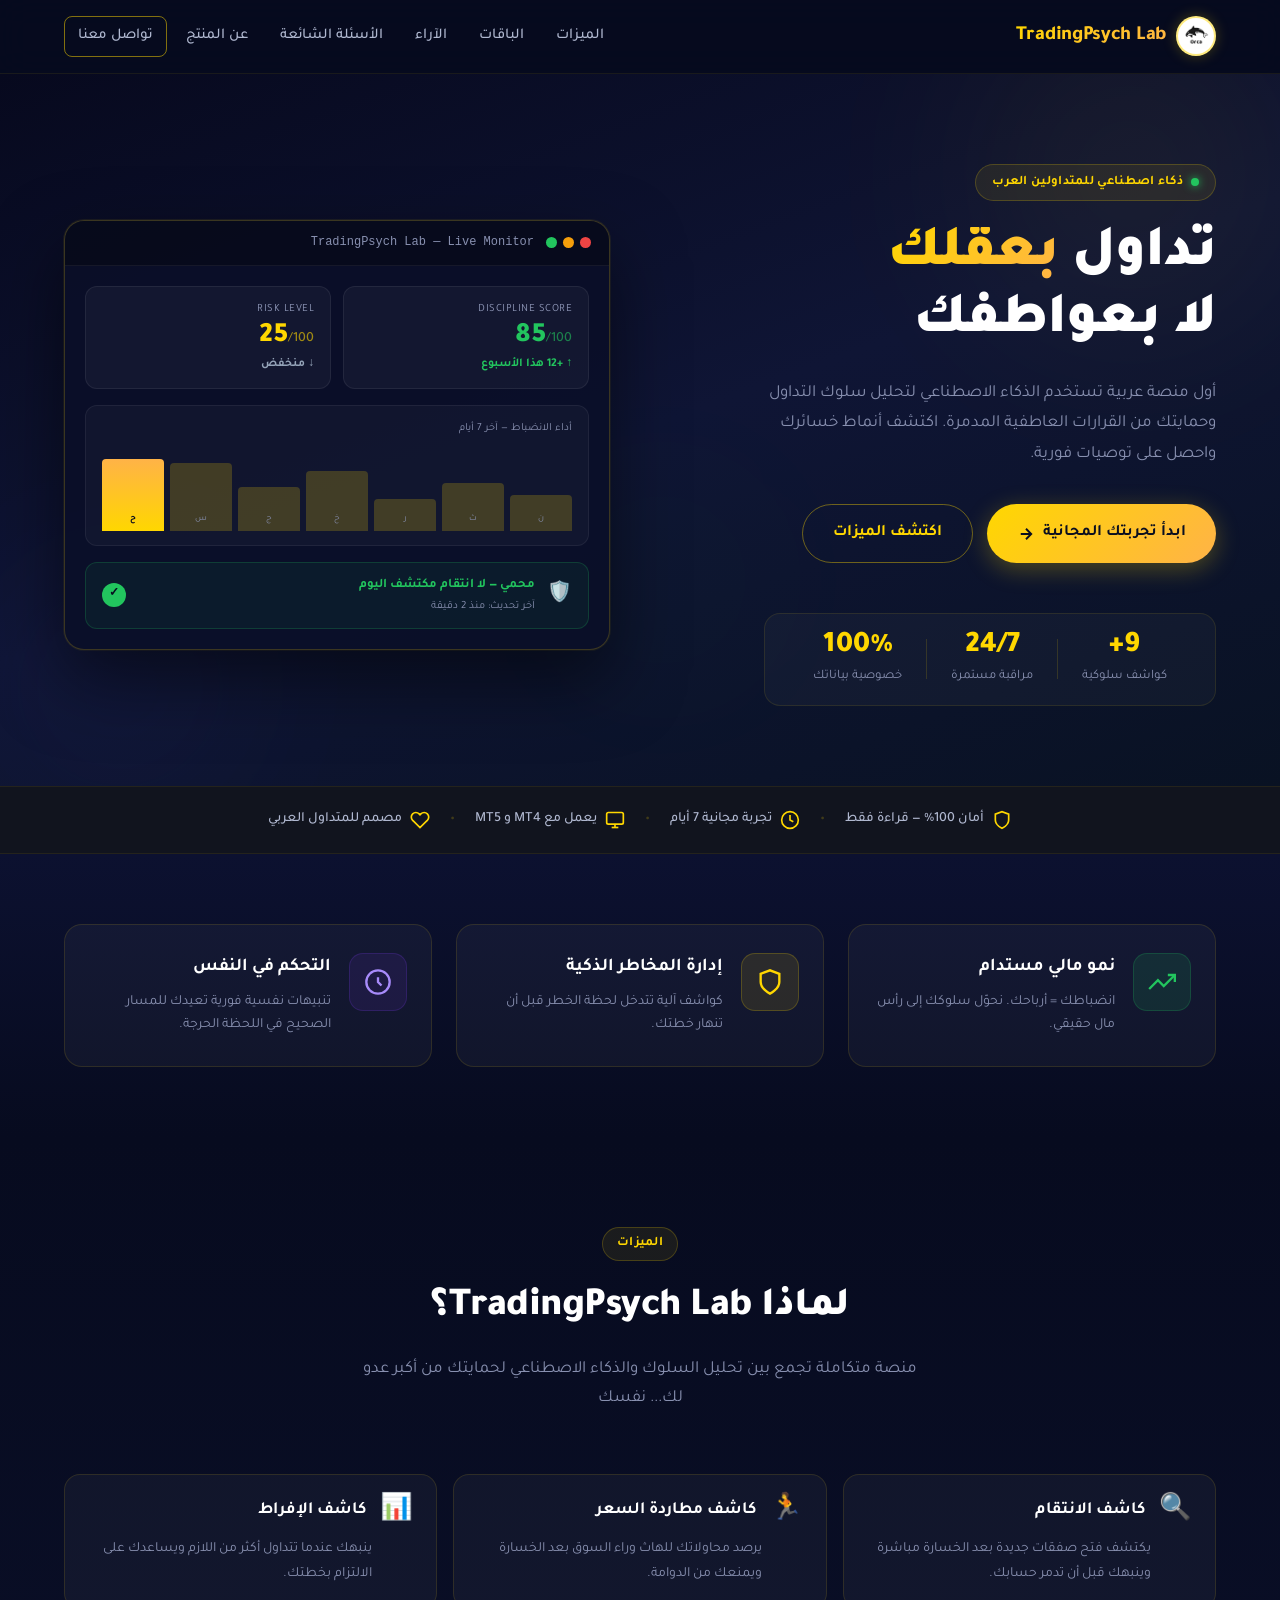
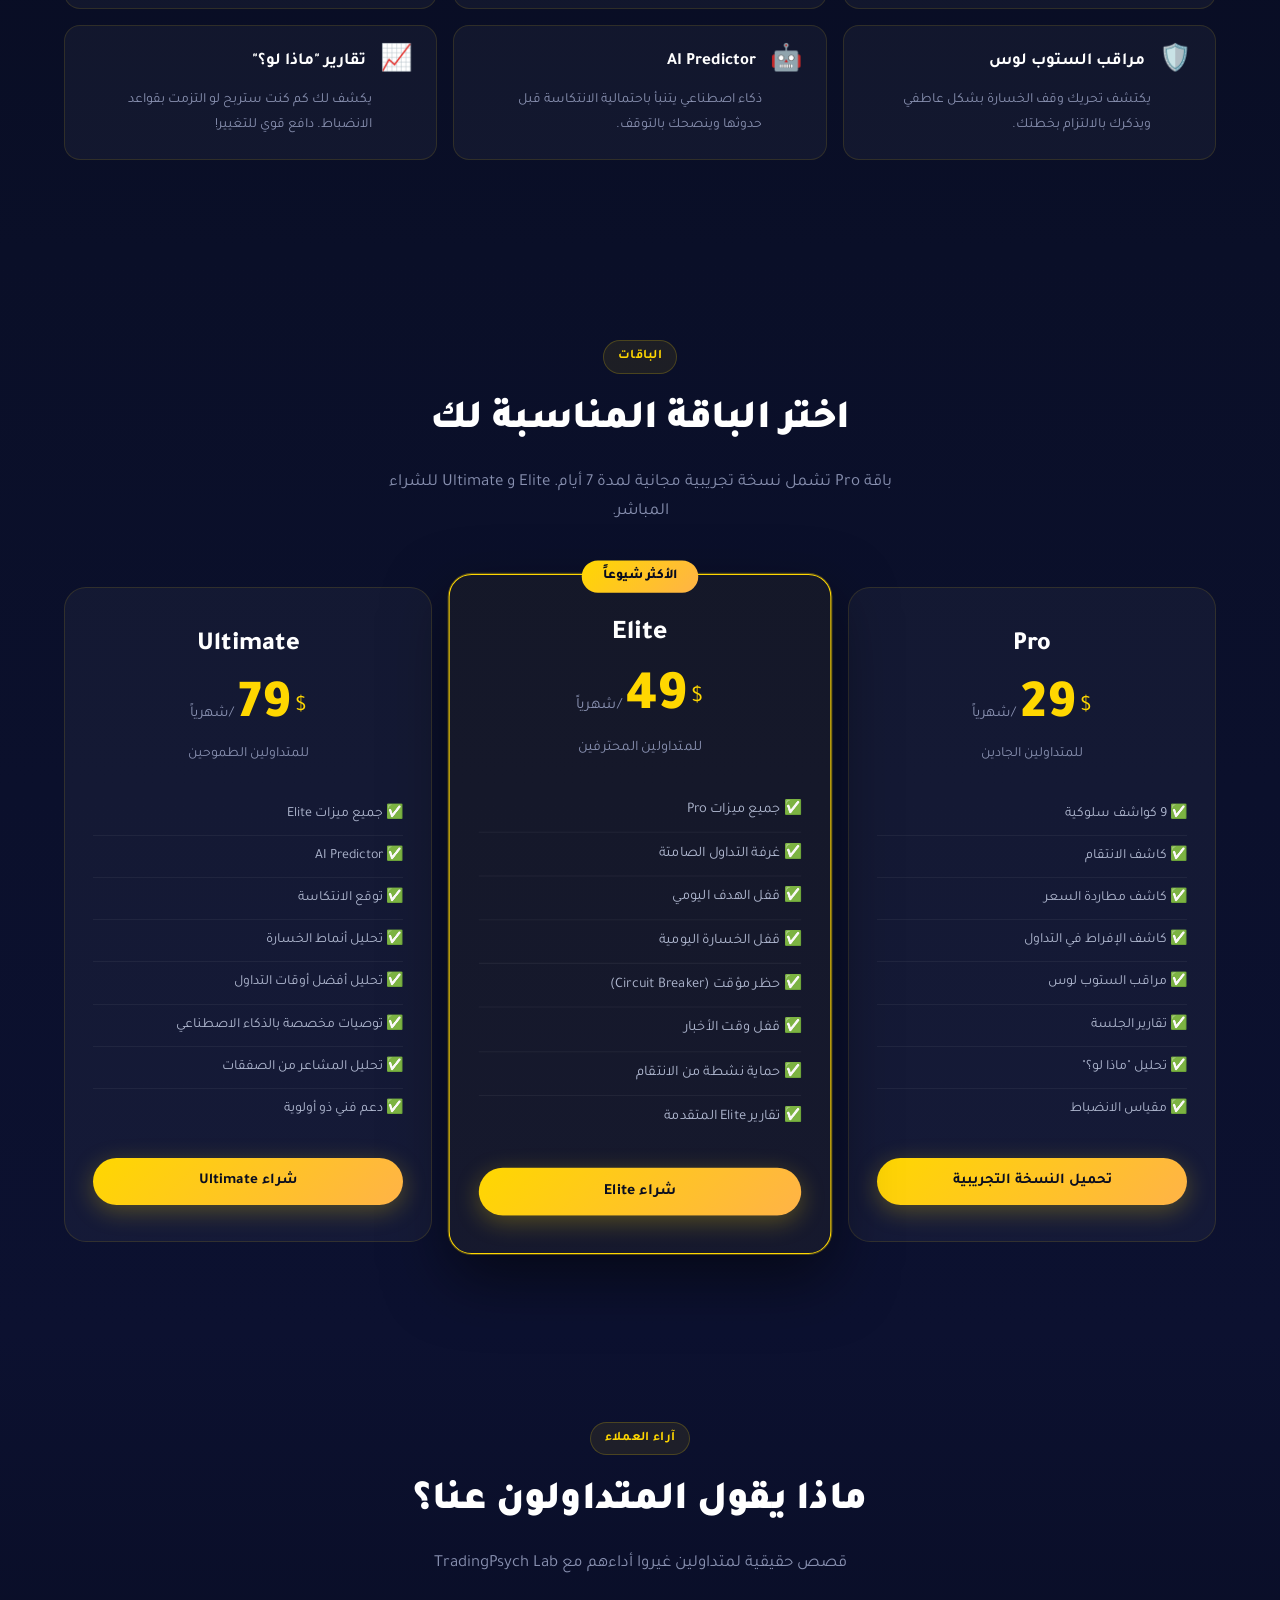
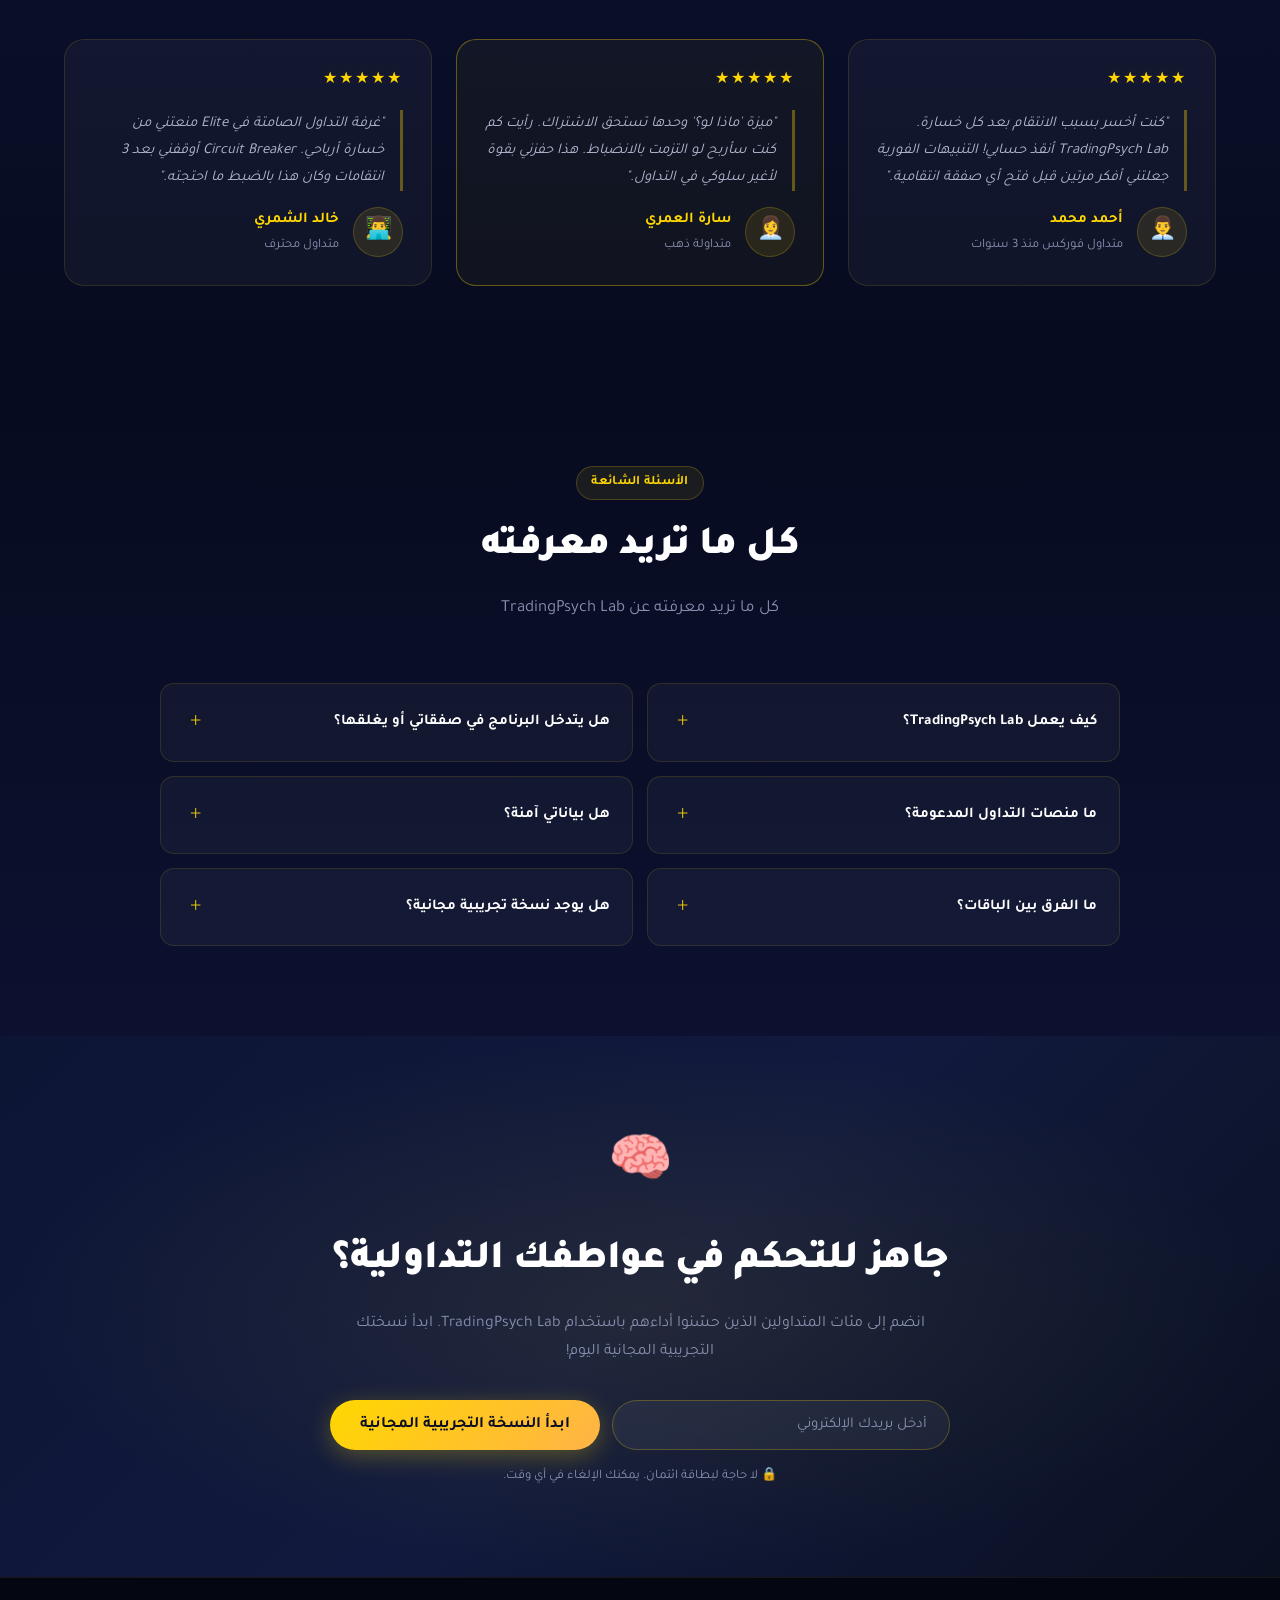
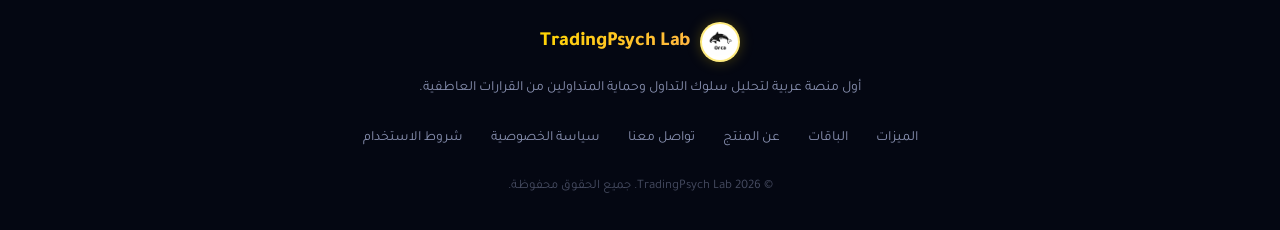
==== commit 846b94ed: "Update pricing buttons, purchase modal, and page styles" ====
--- a/index.html
+++ b/index.html
@@ -249,7 +249,7 @@
                 <span class="section-tag">الباقات</span>
                 <h2 class="section-title">اختر الباقة المناسبة لك</h2>
                 <p class="section-description">
-                    جميع الباقات تشمل نسخة تجريبية مجانية لمدة 7 أيام. لا حاجة لبطاقة ائتمان.
+                    باقة Pro تشمل نسخة تجريبية مجانية لمدة 7 أيام. Elite و Ultimate للشراء المباشر.
                 </p>
             </div>
             <div class="pricing-grid">
@@ -302,7 +302,7 @@
                         <li class="feature-item">✅ تقارير Elite المتقدمة</li>
                     </ul>
                     <div class="pricing-footer">
-                        <a href="#" class="btn btn-primary btn-block" onclick="selectPlan('Elite')">تحميل النسخة التجريبية</a>
+                        <a href="#" class="btn btn-primary btn-block" onclick="selectPlan('Elite')">شراء Elite</a>
                     </div>
                 </div>
 
@@ -328,7 +328,7 @@
                         <li class="feature-item">✅ دعم فني ذو أولوية</li>
                     </ul>
                     <div class="pricing-footer">
-                        <a href="#" class="btn btn-primary btn-block" onclick="selectPlan('Ultimate')">تحميل النسخة التجريبية</a>
+                        <a href="#" class="btn btn-primary btn-block" onclick="selectPlan('Ultimate')">شراء Ultimate</a>
                     </div>
                 </div>
             </div>
@@ -396,7 +396,7 @@
                         <span class="faq-icon">+</span>
                     </div>
                     <div class="faq-answer">
-                        <p>TradingPsych Lab يتصل بمنصة MT4/MT5 الخاصة بك عبر Expert Advisor بسيط. يراقب صفقاتك في الوقت الفعلي ويكتشف الأنماط السلوكية السلبية كالانتقام ومطاردة السعر، ثم يرسل تنبيهات فورية لمنعك من القرارات العاطفية.</p>
+                        <p>TradingPsych Lab يتصل بمنصة MT4/MT5 الخاصة بك. يراقب صفقاتك في الوقت الفعلي ويكتشف الأنماط السلوكية السلبية كالانتقام ومطاردة السعر، ثم يرسل تنبيهات فورية لمنعك من القرارات العاطفية.</p>
                     </div>
                 </div>
                 <div class="faq-item">
@@ -414,7 +414,7 @@
                         <span class="faq-icon">+</span>
                     </div>
                     <div class="faq-answer">
-                        <p>حالياً يدعم TradingPsych Lab منصتي MetaTrader 4 وMetaTrader 5. نعمل على إضافة دعم لـ cTrader وTradingView قريباً.</p>
+                        <p>حالياً يدعم TradingPsych Lab منصتي MetaTrader 4 وMetaTrader 5.</p>
                     </div>
                 </div>
                 <div class="faq-item">
@@ -423,7 +423,7 @@
                         <span class="faq-icon">+</span>
                     </div>
                     <div class="faq-answer">
-                        <p>نعم بالكامل. بياناتك التداولية لا تُرسل إلى خوادمنا. كل المعالجة تتم محلياً على جهازك. نلتزم بخصوصية 100%.</p>
+                        <p>نعم بالكامل. نستخدم كلمة مرور المستثمر (للقراءة فقط). بياناتك لا تغادر جهازك.</p>
                     </div>
                 </div>
                 <div class="faq-item">
@@ -441,7 +441,7 @@
                         <span class="faq-icon">+</span>
                     </div>
                     <div class="faq-answer">
-                        <p>نعم! كل الباقات تأتي مع 7 أيام تجريبية مجانية بدون الحاجة لبطاقة ائتمان. يمكنك تجربة كامل الميزات واتخاذ قرارك بعدها.</p>
+                        <p>نعم! باقة Pro تأتي مع 7 أيام تجريبية مجانية. Elite و Ultimate للشراء المباشر.</p>
                     </div>
                 </div>
             </div>
@@ -495,6 +495,67 @@
         </div>
     </footer>
 
+    <!-- Purchase Modal -->
+    <div class="modal" id="purchaseModal">
+        <div class="modal-content">
+            <div class="modal-header">
+                <h2 class="modal-title" id="modalTitle">🎯 جاهز للاحتراف؟</h2>
+                <button class="modal-close" onclick="closePurchaseModal()">&times;</button>
+            </div>
+            <div class="modal-body">
+                <p class="modal-description" id="modalDescription">
+                    <strong>اختر باقتك المناسبة</strong><br>
+                    ارتقِ بتداولك مع إحدى باقاتنا المميزة:
+                </p>
+
+                <div class="modal-plans">
+                    <div class="modal-plan" onclick="selectModalPlan('Pro')">
+                        <div class="modal-plan-name">Pro</div>
+                        <div class="modal-plan-price">$29<small>/شهر</small></div>
+                        <div class="modal-plan-features">
+                            ✅ 9 كواشف سلوكية<br>
+                            ✅ تقارير الجلسة<br>
+                            ✅ تحليل "ماذا لو؟"
+                        </div>
+                    </div>
+                    <div class="modal-plan featured" onclick="selectModalPlan('Elite')">
+                        <div class="modal-plan-badge">الأكثر قيمة</div>
+                        <div class="modal-plan-name">Elite</div>
+                        <div class="modal-plan-price">$49<small>/شهر</small></div>
+                        <div class="modal-plan-features">
+                            ✅ جميع ميزات Pro<br>
+                            ✅ غرفة التداول الصامتة<br>
+                            ✅ Circuit Breaker<br>
+                            ✅ قفل الهدف والخسارة
+                        </div>
+                    </div>
+                    <div class="modal-plan" onclick="selectModalPlan('Ultimate')">
+                        <div class="modal-plan-name">Ultimate</div>
+                        <div class="modal-plan-price">$79<small>/شهر</small></div>
+                        <div class="modal-plan-features">
+                            ✅ جميع ميزات Elite<br>
+                            ✅ AI Predictor<br>
+                            ✅ تحليل أنماط الخسارة<br>
+                            ✅ توصيات مخصصة
+                        </div>
+                    </div>
+                </div>
+
+                <p class="modal-note" id="modalNote">
+                    ⚡ خصم 20% لأول شهر عند الشراء الآن!
+                </p>
+
+                <a href="#" id="modalWhatsappBtn" class="btn btn-primary btn-block modal-whatsapp-btn" target="_blank">
+                    <span>💬 تواصل عبر واتساب للشراء</span>
+                </a>
+
+                <p class="modal-later" onclick="closePurchaseModal()">
+                    سأفكر لاحقاً
+                </p>
+            </div>
+        </div>
+    </div>
+
     <script src="script.js"></script>
 </body>
-</html>
+</html>
--- a/style.css
+++ b/style.css
@@ -946,3 +946,214 @@
     .hero-stats { flex-direction: column; gap: 12px; width: 100%; }
     .stat-divider { width: 60px; height: 1px; }
 }
+
+/* ══════════════════════════════════════
+   PURCHASE MODAL
+══════════════════════════════════════ */
+.modal {
+    display: none;
+    position: fixed;
+    top: 0;
+    left: 0;
+    width: 100%;
+    height: 100%;
+    background: rgba(0, 0, 0, 0.85);
+    backdrop-filter: blur(10px);
+    z-index: 1000;
+    align-items: center;
+    justify-content: center;
+    padding: 20px;
+}
+
+.modal.show { display: flex; }
+
+.modal-content {
+    background: linear-gradient(135deg, #111830 0%, #080d22 100%);
+    border-radius: 24px;
+    max-width: 860px;
+    width: 100%;
+    border: 1px solid rgba(255, 215, 0, 0.3);
+    box-shadow: 0 30px 70px rgba(0,0,0,0.6), 0 0 0 1px rgba(255,215,0,0.08);
+    animation: modalSlideIn 0.32s cubic-bezier(0.34, 1.56, 0.64, 1);
+}
+
+@keyframes modalSlideIn {
+    from { opacity: 0; transform: translateY(-28px) scale(0.97); }
+    to   { opacity: 1; transform: translateY(0) scale(1); }
+}
+
+.modal-header {
+    display: flex;
+    justify-content: space-between;
+    align-items: center;
+    padding: 22px 28px;
+    border-bottom: 1px solid rgba(255, 215, 0, 0.1);
+}
+
+.modal-title {
+    color: var(--primary);
+    font-size: 24px;
+    font-weight: 900;
+    margin: 0;
+}
+
+.modal-close {
+    background: rgba(255,255,255,0.05);
+    border: 1px solid rgba(255,255,255,0.1);
+    color: var(--gray);
+    font-size: 22px;
+    cursor: pointer;
+    transition: all 0.2s;
+    width: 36px; height: 36px;
+    display: flex;
+    align-items: center;
+    justify-content: center;
+    border-radius: 50%;
+    line-height: 1;
+    padding: 0;
+}
+
+.modal-close:hover {
+    color: var(--primary);
+    background: rgba(255,215,0,0.1);
+    border-color: rgba(255,215,0,0.3);
+}
+
+.modal-body { padding: 26px 28px; }
+
+.modal-description {
+    color: var(--white);
+    font-size: 16px;
+    line-height: 1.8;
+    margin-bottom: 22px;
+    text-align: center;
+}
+
+.modal-plans {
+    display: grid;
+    grid-template-columns: repeat(3, 1fr);
+    gap: 14px;
+    margin-bottom: 22px;
+}
+
+.modal-plan {
+    background: rgba(255,255,255,0.04);
+    border-radius: 16px;
+    padding: 20px 14px;
+    text-align: center;
+    border: 2px solid rgba(255,215,0,0.12);
+    transition: all 0.25s;
+    cursor: pointer;
+    position: relative;
+}
+
+.modal-plan:hover {
+    transform: translateY(-4px);
+    border-color: rgba(255,215,0,0.4);
+    background: rgba(255,215,0,0.05);
+}
+
+.modal-plan.selected {
+    border-color: var(--primary);
+    border-width: 2px;
+    background: rgba(255,215,0,0.07);
+    box-shadow: 0 0 22px rgba(255,215,0,0.18);
+}
+
+.modal-plan.featured {
+    border-color: rgba(255,215,0,0.45);
+    background: rgba(255,215,0,0.05);
+}
+
+.modal-plan-badge {
+    position: absolute;
+    top: -11px;
+    left: 50%;
+    transform: translateX(-50%);
+    background: linear-gradient(135deg, var(--primary), #ffb347);
+    color: var(--dark);
+    padding: 4px 13px;
+    border-radius: 20px;
+    font-size: 11px;
+    font-weight: 800;
+    white-space: nowrap;
+}
+
+.modal-plan-name {
+    color: var(--primary);
+    font-weight: 800;
+    font-size: 20px;
+    margin-bottom: 8px;
+}
+
+.modal-plan-price {
+    color: var(--white);
+    font-size: 30px;
+    font-weight: 900;
+    line-height: 1;
+    margin-bottom: 4px;
+}
+
+.modal-plan-price small {
+    font-size: 13px;
+    font-weight: 400;
+    color: var(--gray);
+}
+
+.modal-plan-features {
+    color: var(--gray-light);
+    font-size: 12px;
+    line-height: 1.9;
+    margin-top: 14px;
+    text-align: right;
+    padding-right: 8px;
+}
+
+.modal-note {
+    color: var(--success);
+    font-size: 14px;
+    text-align: center;
+    margin-bottom: 18px;
+    padding: 11px 16px;
+    background: rgba(34,197,94,0.07);
+    border-radius: 12px;
+    border: 1px solid rgba(34,197,94,0.2);
+    font-weight: 600;
+}
+
+.modal-whatsapp-btn {
+    background: #25D366 !important;
+    color: #fff !important;
+    padding: 15px 24px !important;
+    font-size: 16px !important;
+    margin-bottom: 14px;
+    box-shadow: 0 8px 24px rgba(37,211,102,0.3) !important;
+    border: none !important;
+    justify-content: center;
+}
+
+.modal-whatsapp-btn:hover {
+    background: #1da851 !important;
+    transform: translateY(-2px);
+    box-shadow: 0 12px 30px rgba(37,211,102,0.45) !important;
+}
+
+.modal-later {
+    color: var(--gray);
+    font-size: 13px;
+    text-align: center;
+    cursor: pointer;
+    text-decoration: underline;
+    transition: color 0.2s;
+    margin: 0;
+    display: block;
+}
+
+.modal-later:hover { color: var(--primary); }
+
+@media (max-width: 700px) {
+    .modal-plans { grid-template-columns: 1fr; gap: 10px; }
+    .modal-content { max-height: 90vh; overflow-y: auto; }
+    .modal-title { font-size: 20px; }
+    .modal-body, .modal-header { padding: 18px 18px; }
+}
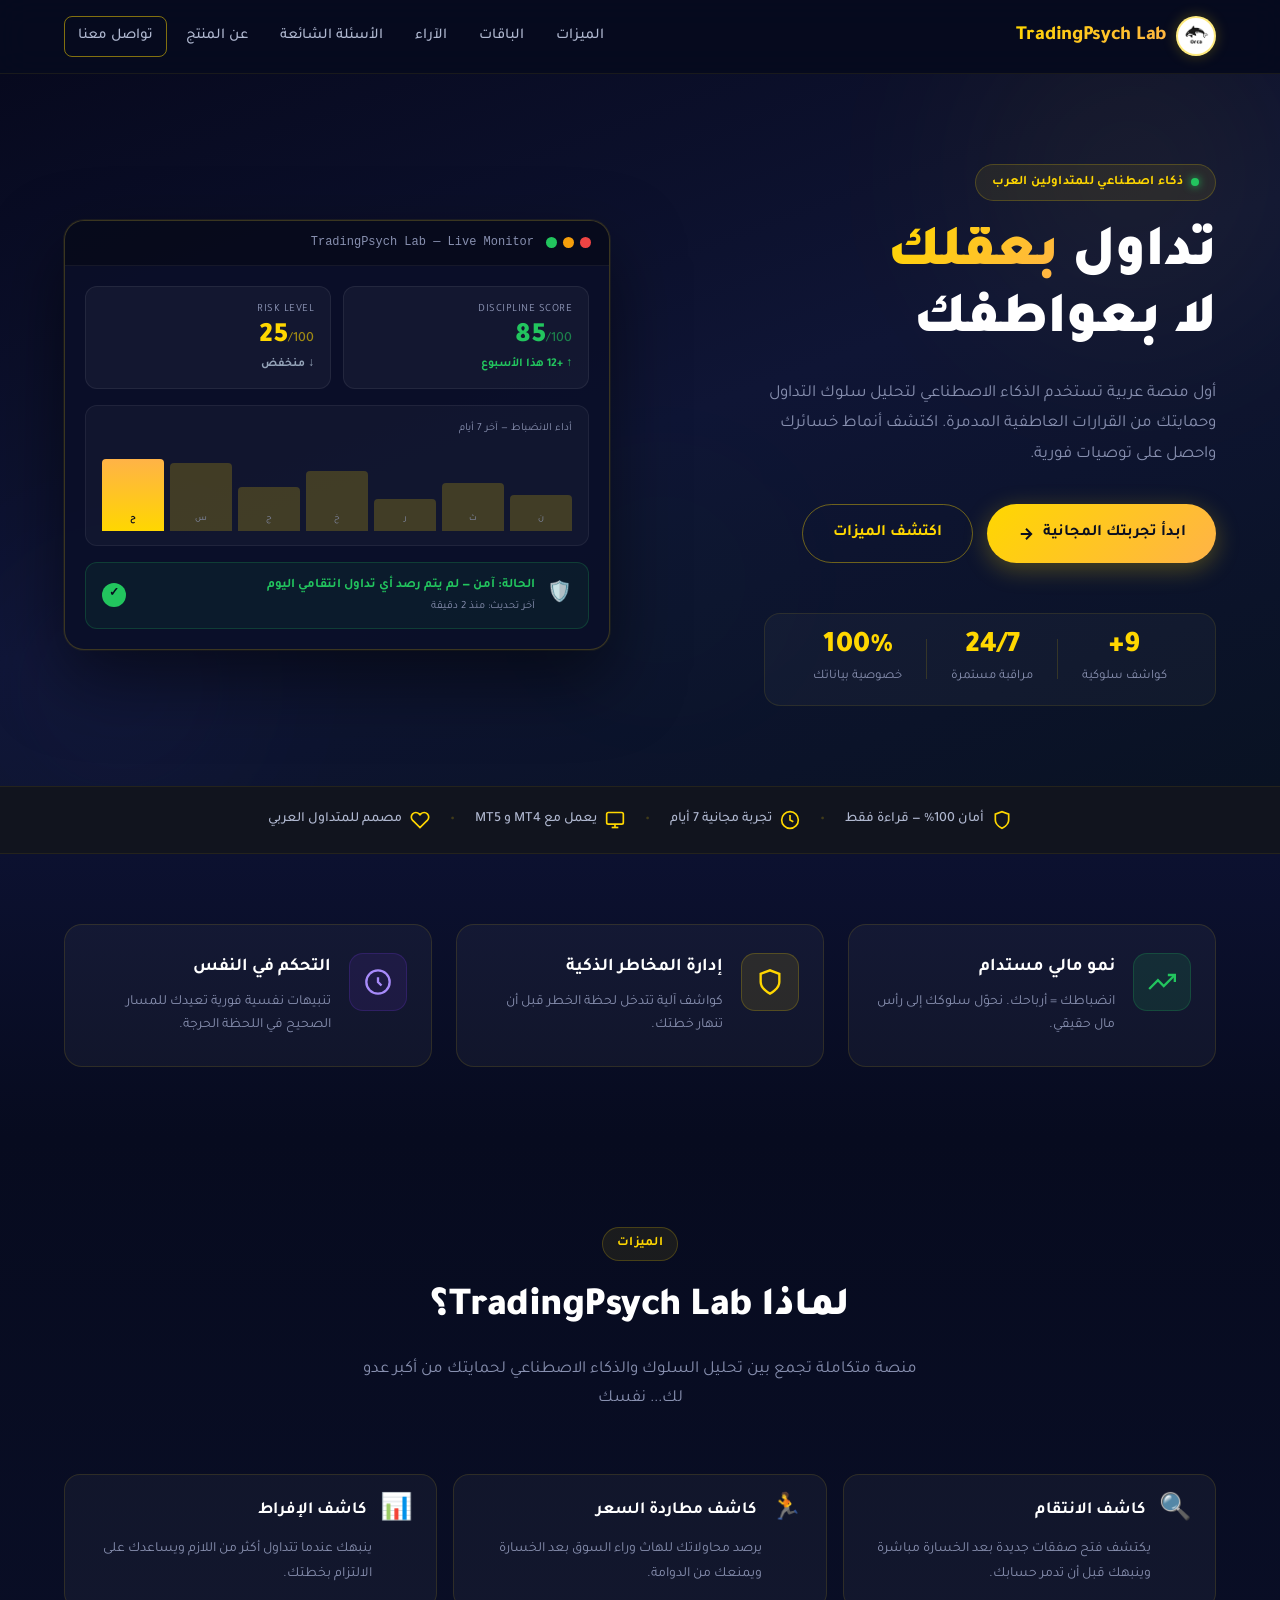
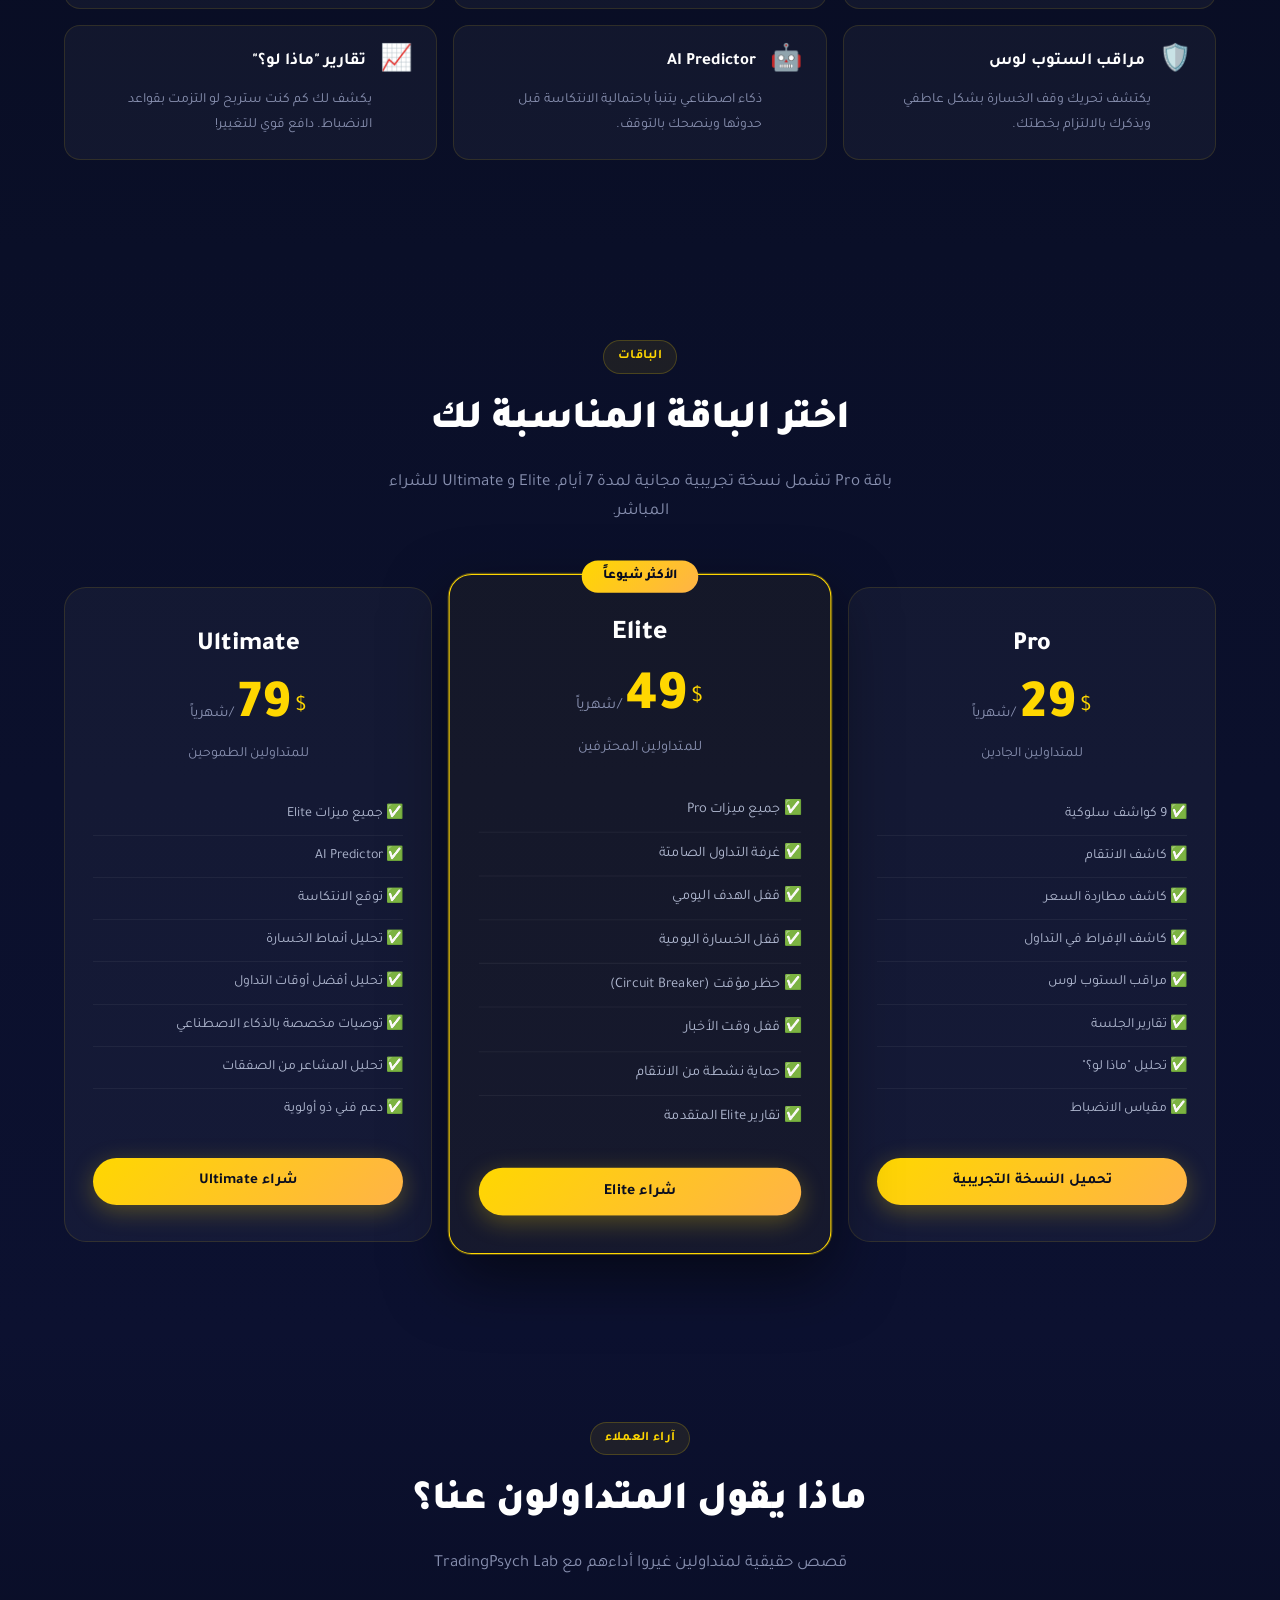
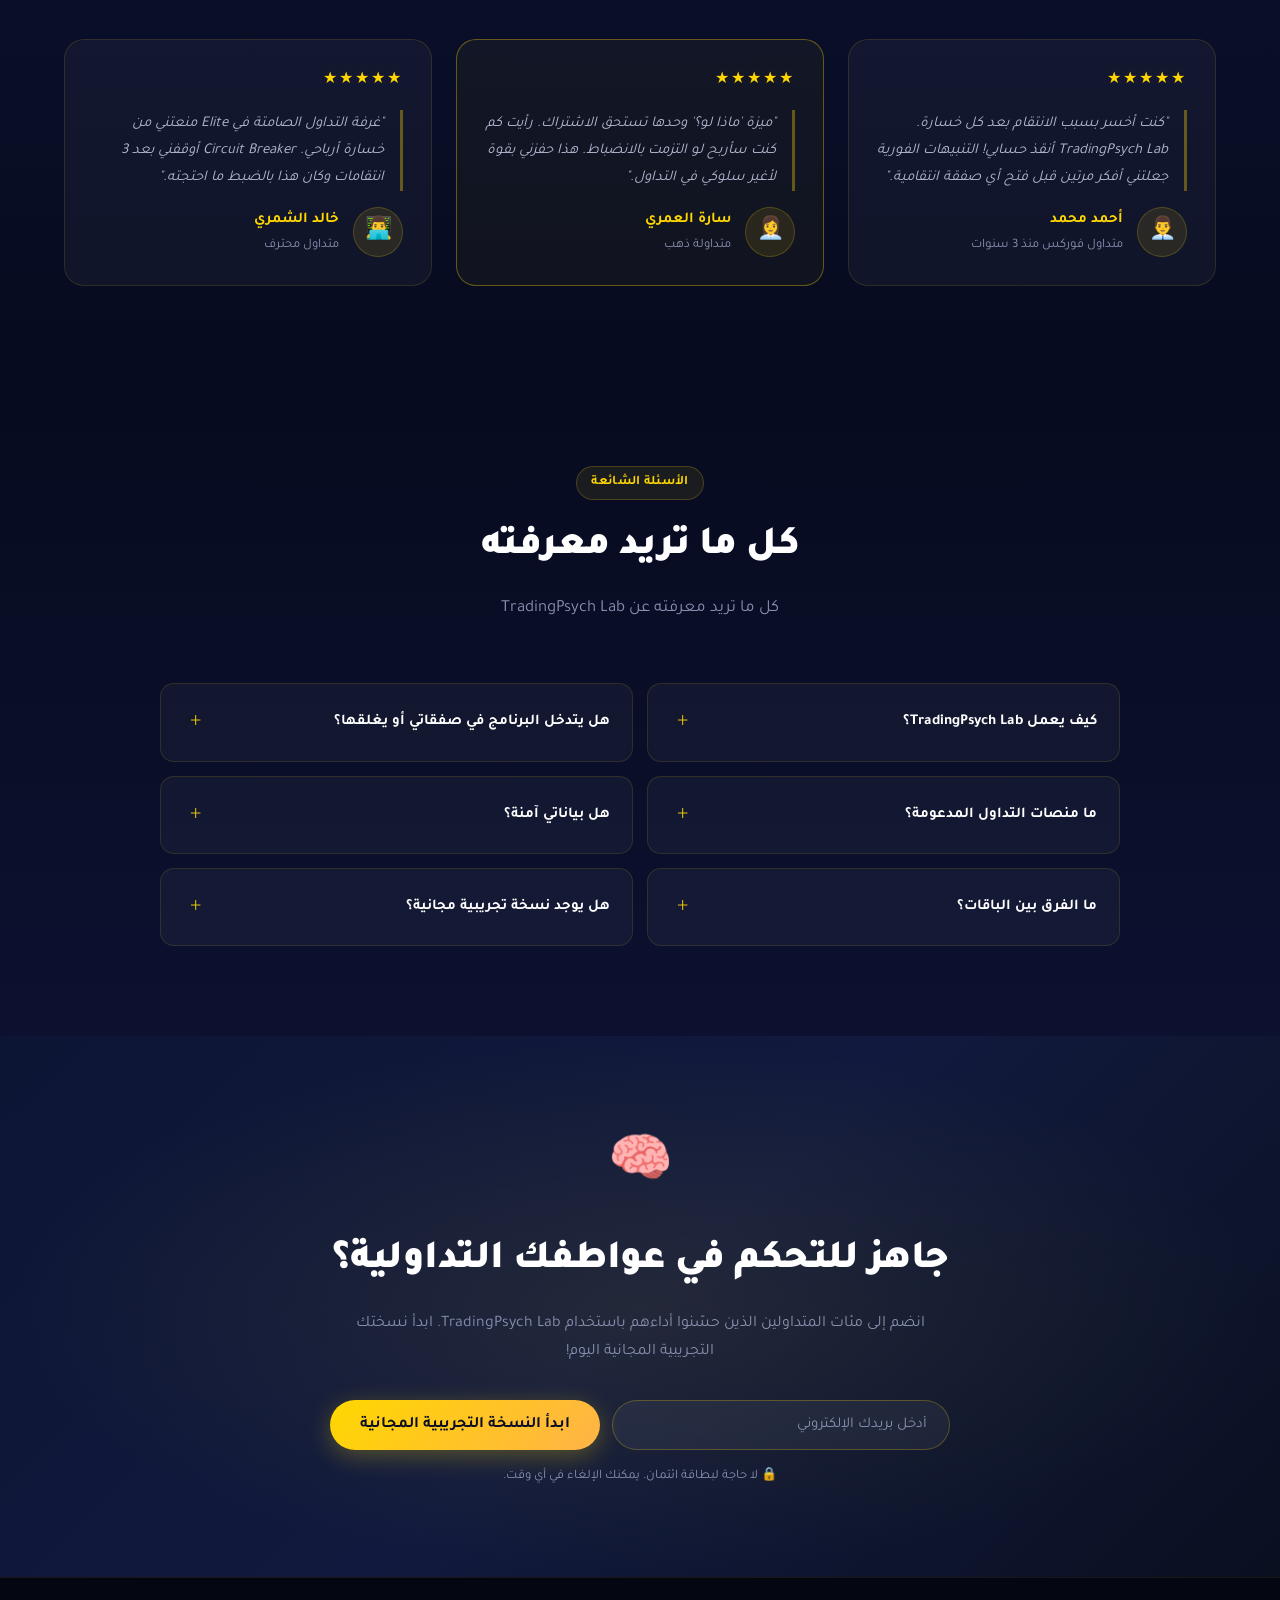
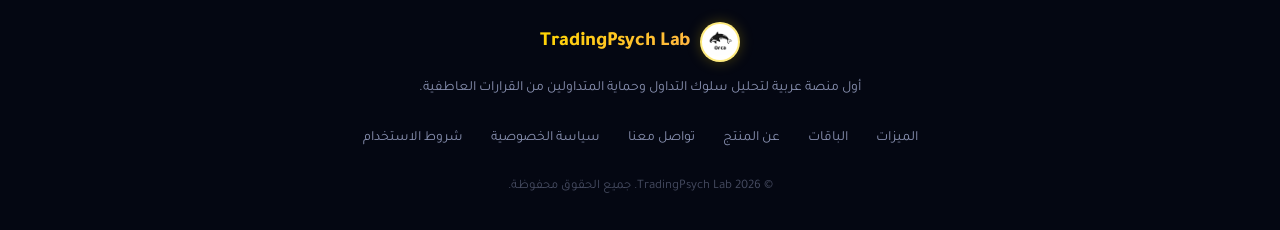
==== commit 4b5d6aa2: "Add license key modal with copy button" ====
--- a/index.html
+++ b/index.html
@@ -4,6 +4,8 @@
     <meta charset="UTF-8">
     <meta name="viewport" content="width=device-width, initial-scale=1.0">
     <title>TradingPsych Lab - مختبر نفسية التداول</title>
+    <!-- SEO Meta Description (مُضافة للتحسين) -->
+    <meta name="description" content="منصة TradingPsych Lab: أول أداة عربية تعمل بالذكاء الاصطناعي لتحليل سلوك المتداول وحمايته من الانتقام والتداول العاطفي. جرب مجاناً لمدة 7 أيام.">
     <link rel="stylesheet" href="style.css">
     <link rel="preconnect" href="https://fonts.googleapis.com">
     <link rel="preconnect" href="https://fonts.gstatic.com" crossorigin>
@@ -16,7 +18,7 @@
         <div class="container">
             <nav class="navbar">
                 <div class="logo">
-                    <img src="orca-logo.png" alt="Orca Logo" class="logo-img">
+                    <img src="orca-logo.png" alt="شعار TradingPsych Lab" class="logo-img">
                     <span class="logo-text">TradingPsych Lab</span>
                 </div>
                 <ul class="nav-links">
@@ -112,7 +114,8 @@
                         <div class="db-alert">
                             <span class="db-alert-icon">🛡️</span>
                             <div>
-                                <div class="db-alert-title">محمي — لا انتقام مكتشف اليوم</div>
+                                <!-- تحسين لغوي طفيف -->
+                                <div class="db-alert-title">الحالة: آمن — لم يتم رصد أي تداول انتقامي اليوم</div>
                                 <div class="db-alert-sub">آخر تحديث: منذ 2 دقيقة</div>
                             </div>
                             <span class="db-alert-badge">✓</span>
@@ -474,7 +477,7 @@
         <div class="container">
             <div class="footer-content">
                 <div class="footer-logo">
-                    <img src="orca-logo.png" alt="Orca Logo" class="logo-img">
+                    <img src="orca-logo.png" alt="شعار TradingPsych Lab" class="logo-img">
                     <span class="logo-text">TradingPsych Lab</span>
                 </div>
                 <p class="footer-description">
@@ -556,6 +559,33 @@
         </div>
     </div>
 
+    <!-- License Key Modal (إضافة جديدة) -->
+    <div class="modal" id="licenseModal">
+        <div class="modal-content license-modal-content">
+            <div class="modal-header">
+                <h2 class="modal-title">🔑 مفتاح الترخيص التجريبي</h2>
+                <button class="modal-close" onclick="closeLicenseModal()">&times;</button>
+            </div>
+            <div class="modal-body">
+                <p id="licenseModalEmail" style="color: var(--gray-light); margin-bottom: 20px; text-align: center;"></p>
+                
+                <div style="margin-bottom: 20px;">
+                    <label style="display: block; margin-bottom: 8px; font-weight: 600;">مفتاح الترخيص:</label>
+                    <div style="display: flex; gap: 8px;">
+                        <input type="text" id="licenseKeyInput" readonly style="flex: 1; background: rgba(0,0,0,0.3); border: 1px solid rgba(255,215,0,0.3); color: var(--white); padding: 12px 16px; border-radius: 50px; font-family: monospace; font-size: 13px; direction: ltr; text-align: center;">
+                        <button onclick="copyLicenseKey()" class="btn btn-primary" style="padding: 12px 20px;">📋 نسخ</button>
+                    </div>
+                </div>
+                
+                <p style="color: var(--success); font-size: 13px; margin-bottom: 20px;">
+                    ⏳ صلاحية 7 أيام. سيتم تحميل البرنامج تلقائياً.
+                </p>
+                
+                <button onclick="closeLicenseModal()" class="btn btn-ghost btn-block" style="margin-top: 10px;">حسناً، فهمت</button>
+            </div>
+        </div>
+    </div>
+
     <script src="script.js"></script>
 </body>
 </html>
--- a/style.css
+++ b/style.css
@@ -1151,9 +1151,41 @@
 
 .modal-later:hover { color: var(--primary); }
 
+/* ══════════════════════════════════════
+   LICENSE MODAL
+══════════════════════════════════════ */
+.license-modal-content {
+    max-width: 520px;
+}
+
+#licenseKeyInput {
+    font-family: 'Courier New', monospace;
+    background: rgba(0, 0, 0, 0.4);
+    border: 1.5px solid rgba(255, 215, 0, 0.25);
+    color: var(--white);
+    padding: 12px 16px;
+    border-radius: 50px;
+    font-size: 14px;
+    direction: ltr;
+    text-align: center;
+    width: 100%;
+    transition: border-color 0.2s, box-shadow 0.2s;
+}
+
+#licenseKeyInput:focus {
+    outline: none;
+    border-color: var(--primary);
+    box-shadow: 0 0 0 3px rgba(255, 215, 0, 0.15);
+}
+
+#licenseKeyInput::selection {
+    background: rgba(255, 215, 0, 0.3);
+    color: var(--white);
+}
+
 @media (max-width: 700px) {
     .modal-plans { grid-template-columns: 1fr; gap: 10px; }
     .modal-content { max-height: 90vh; overflow-y: auto; }
     .modal-title { font-size: 20px; }
     .modal-body, .modal-header { padding: 18px 18px; }
-}
+}
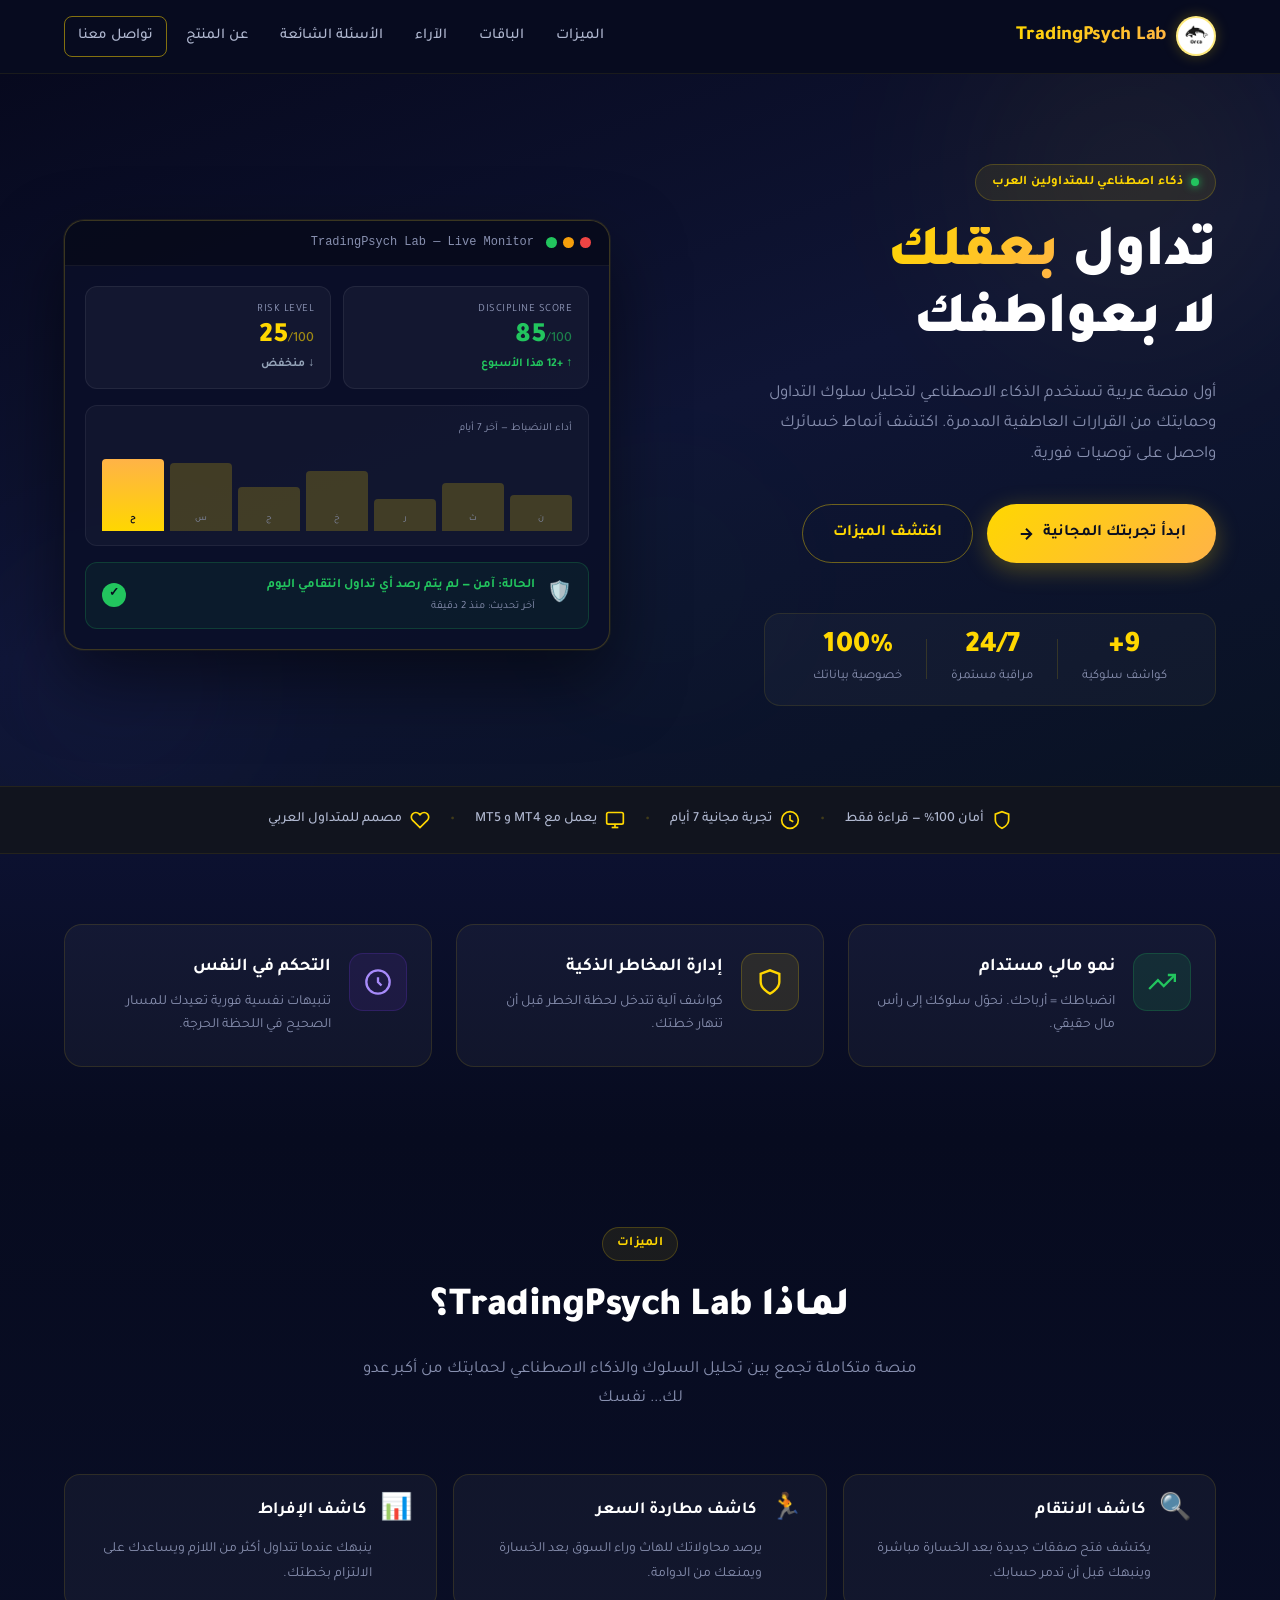
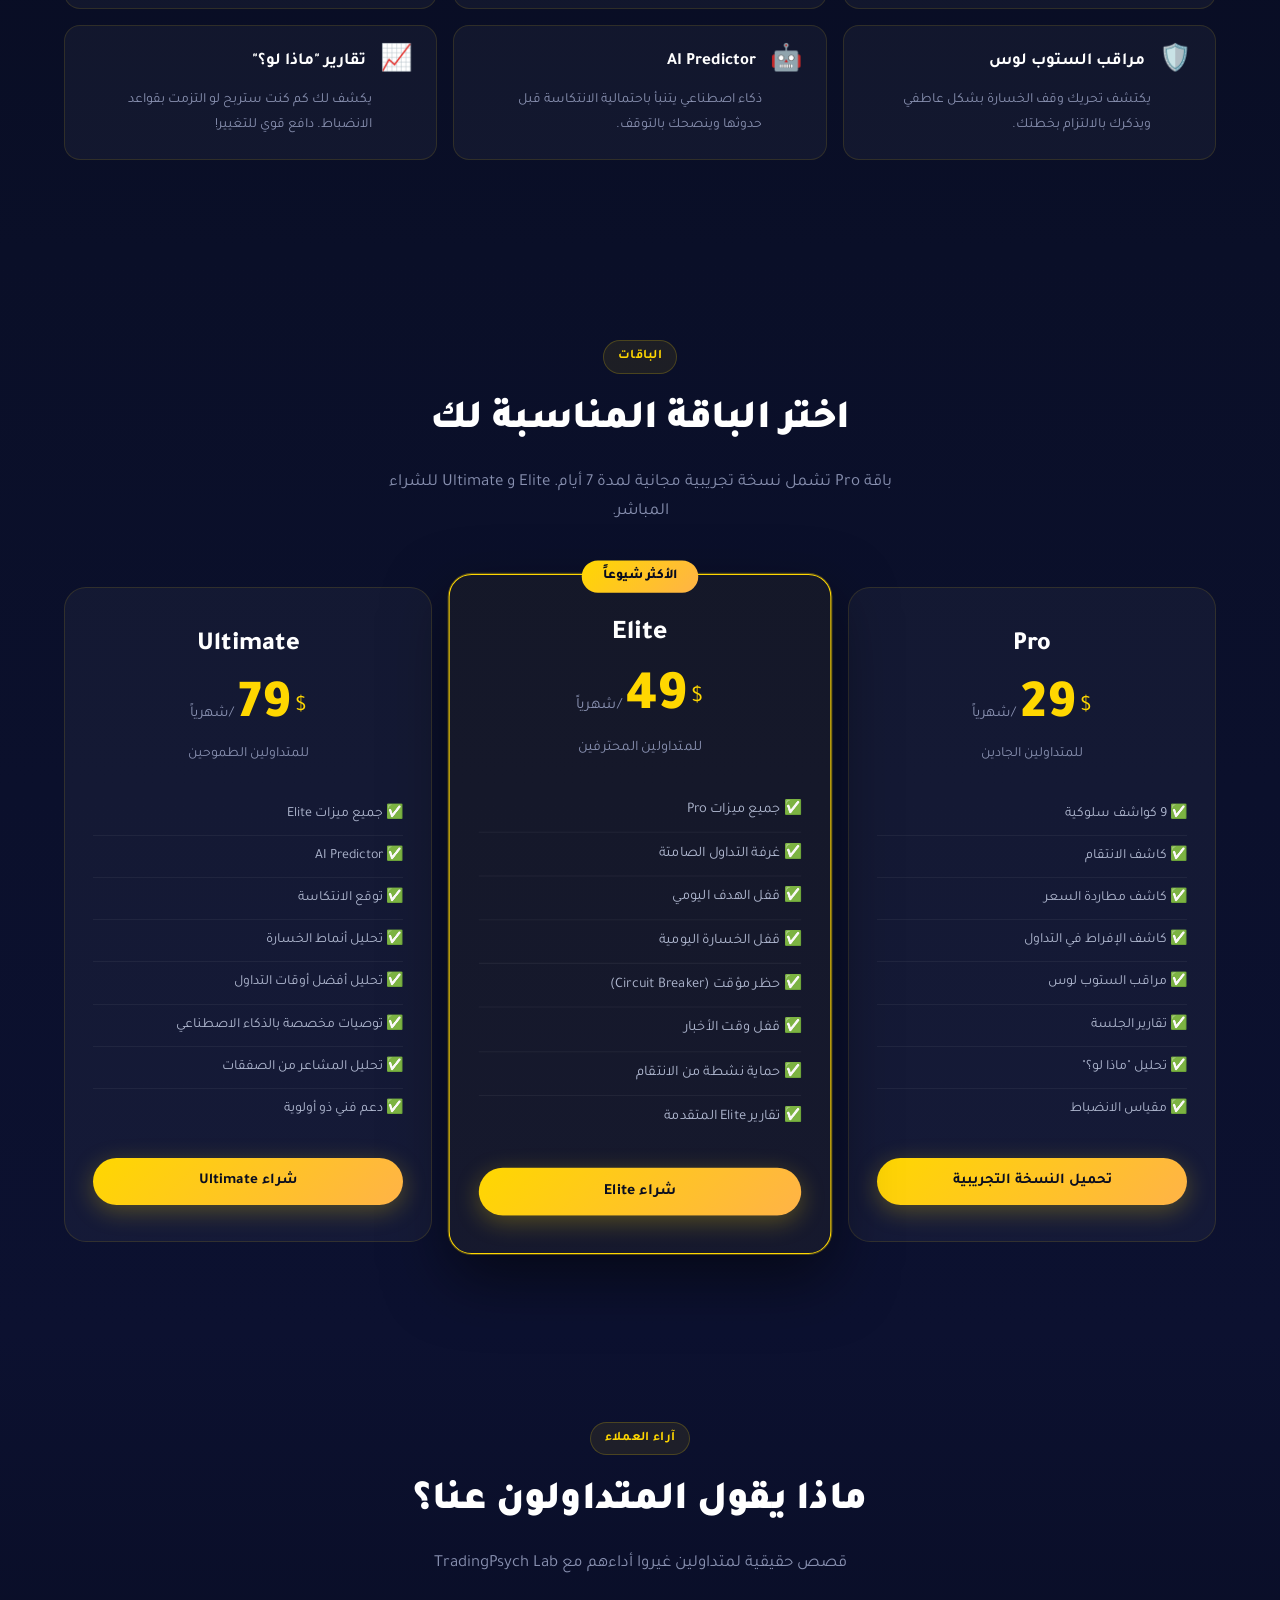
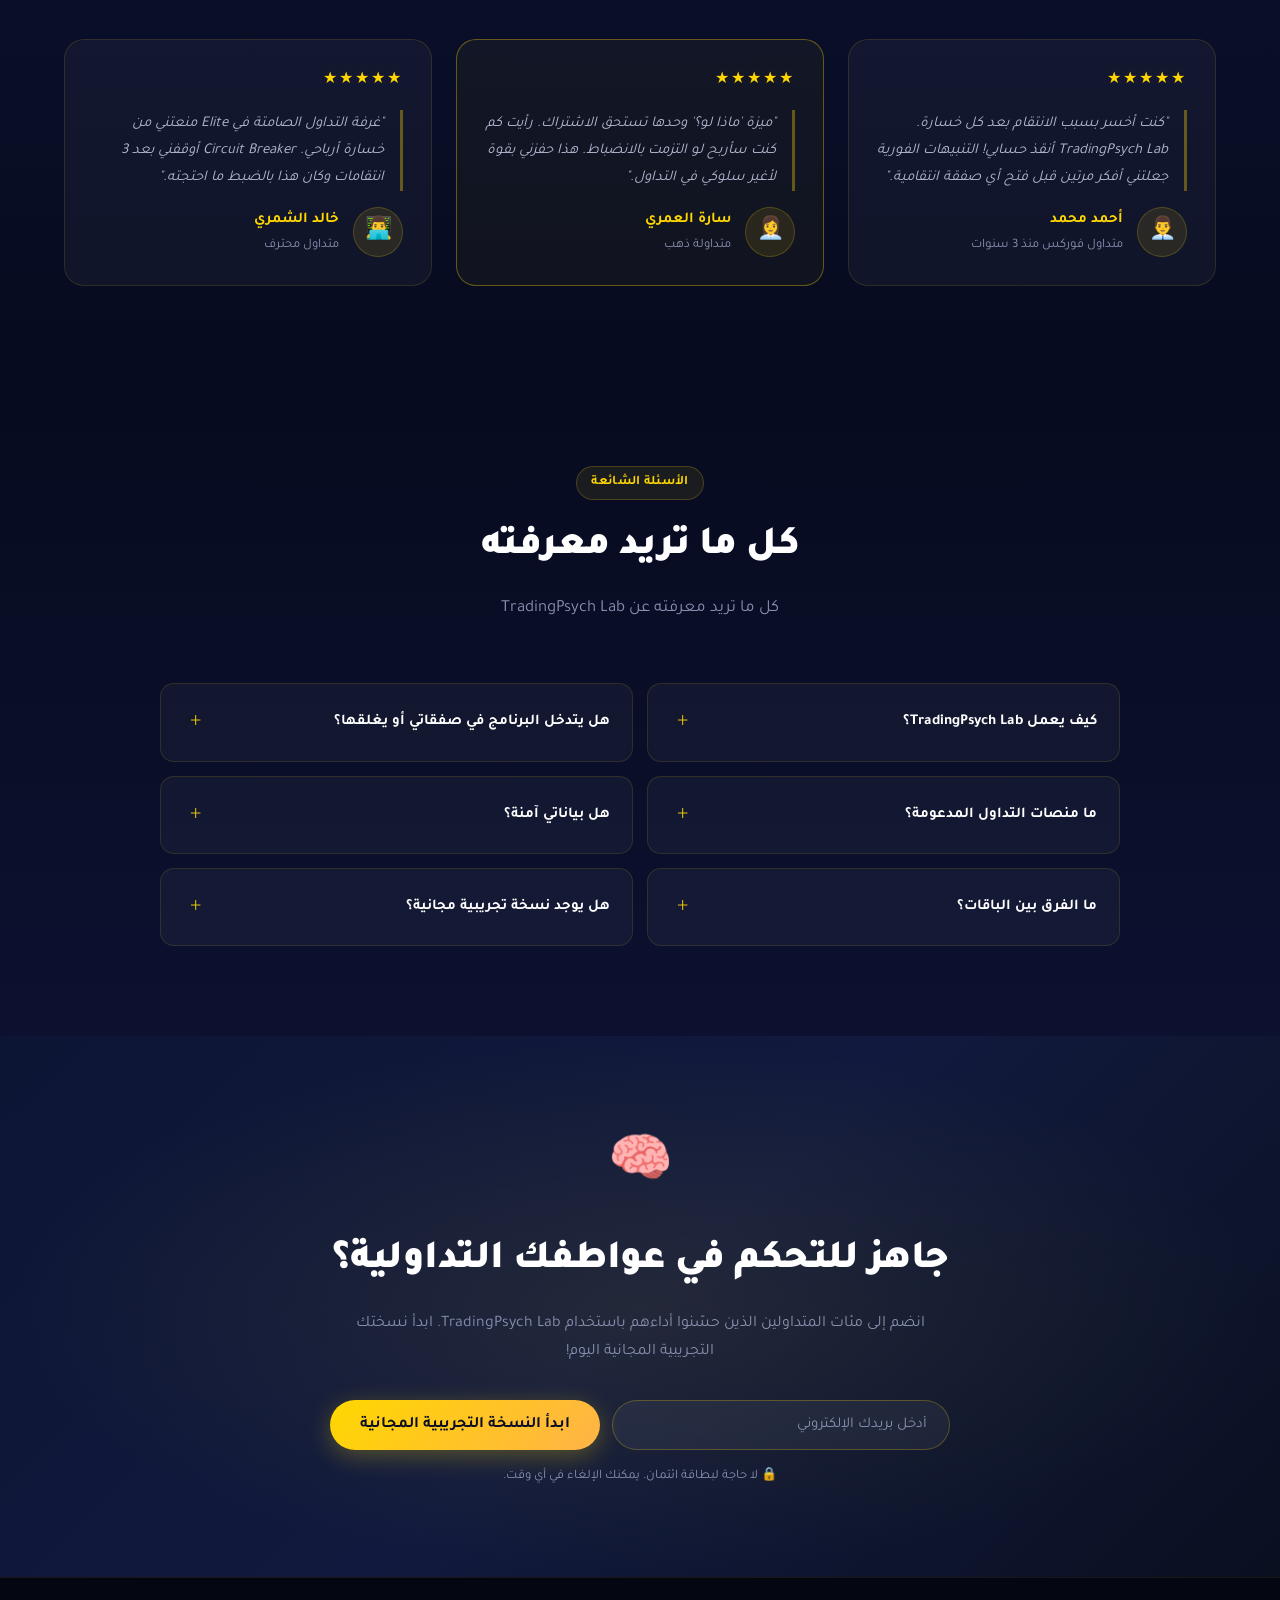
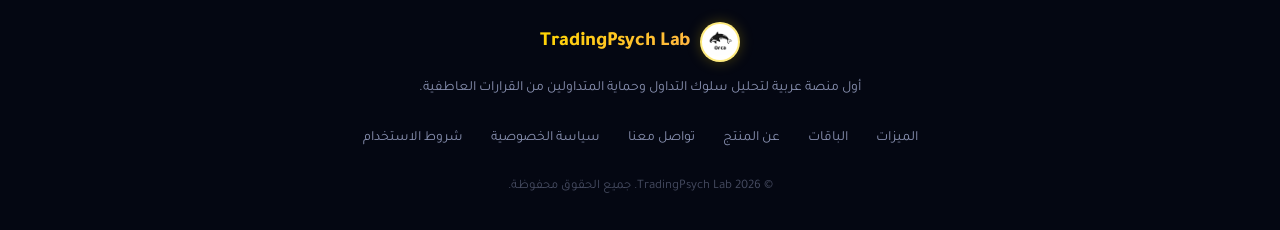
==== commit 36724daf: "Add PWA support - installable mobile app with offline caching" ====
--- a/index.html
+++ b/index.html
@@ -9,7 +9,30 @@
     <link rel="stylesheet" href="style.css">
     <link rel="preconnect" href="https://fonts.googleapis.com">
     <link rel="preconnect" href="https://fonts.gstatic.com" crossorigin>
-    <link href="https://fonts.googleapis.com/css2?family=Tajawal:wght@400;500;700;900&display=swap" rel="stylesheet">
+        <link href="https://fonts.googleapis.com/css2?family=Tajawal:wght@400;500;700;900&display=swap" rel="stylesheet">
+    
+    <!-- PWA Manifest -->
+    <link rel="manifest" href="manifest.json">
+    <meta name="theme-color" content="#ffd700">
+    <meta name="apple-mobile-web-app-capable" content="yes">
+    <meta name="apple-mobile-web-app-status-bar-style" content="black-translucent">
+    <meta name="apple-mobile-web-app-title" content="TradingPsych">
+    <link rel="apple-touch-icon" href="orca-logo-192.png">
+    
+    <!-- Service Worker Registration -->
+    <script>
+    if ('serviceWorker' in navigator) {
+      window.addEventListener('load', () => {
+        navigator.serviceWorker.register('service-worker.js')
+          .then((registration) => {
+            console.log('✅ Service Worker registered:', registration.scope);
+          })
+          .catch((error) => {
+            console.log('❌ Service Worker registration failed:', error);
+          });
+      });
+    }
+    </script>
 </head>
 <body>
 
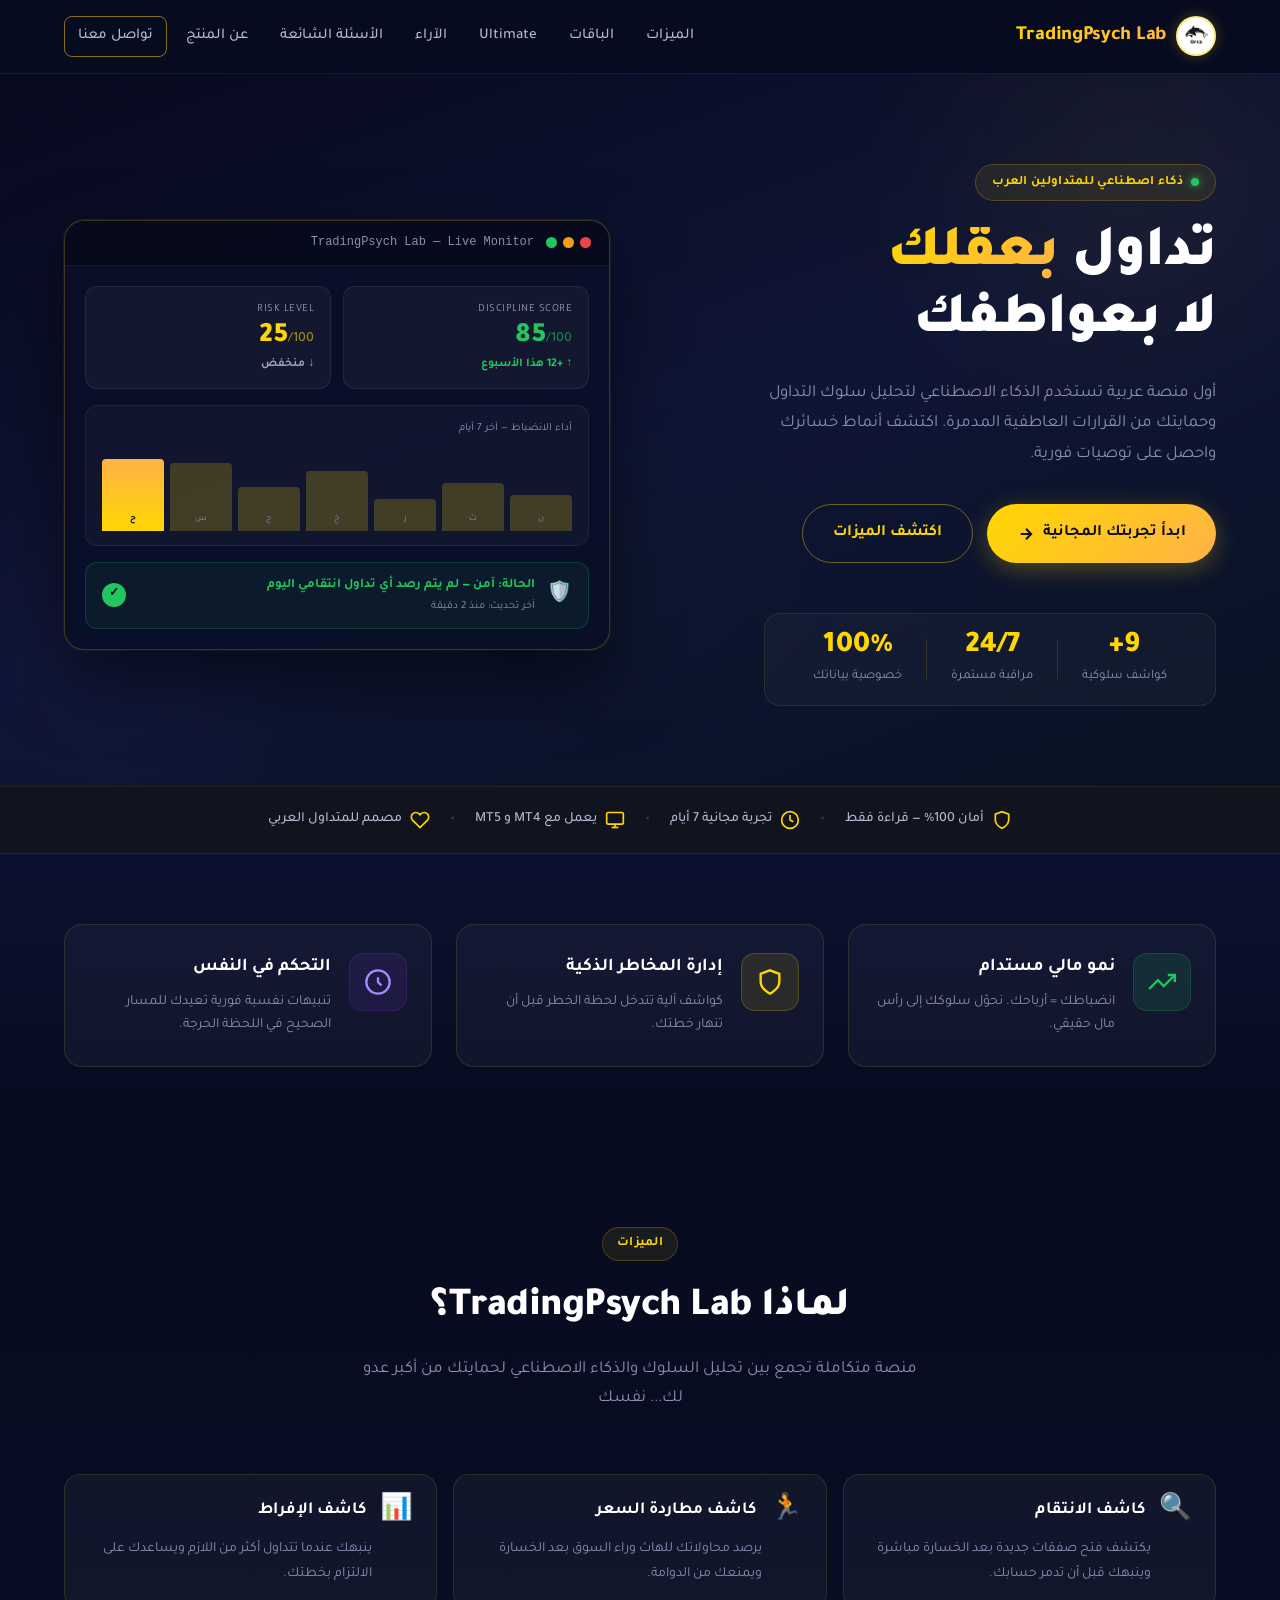
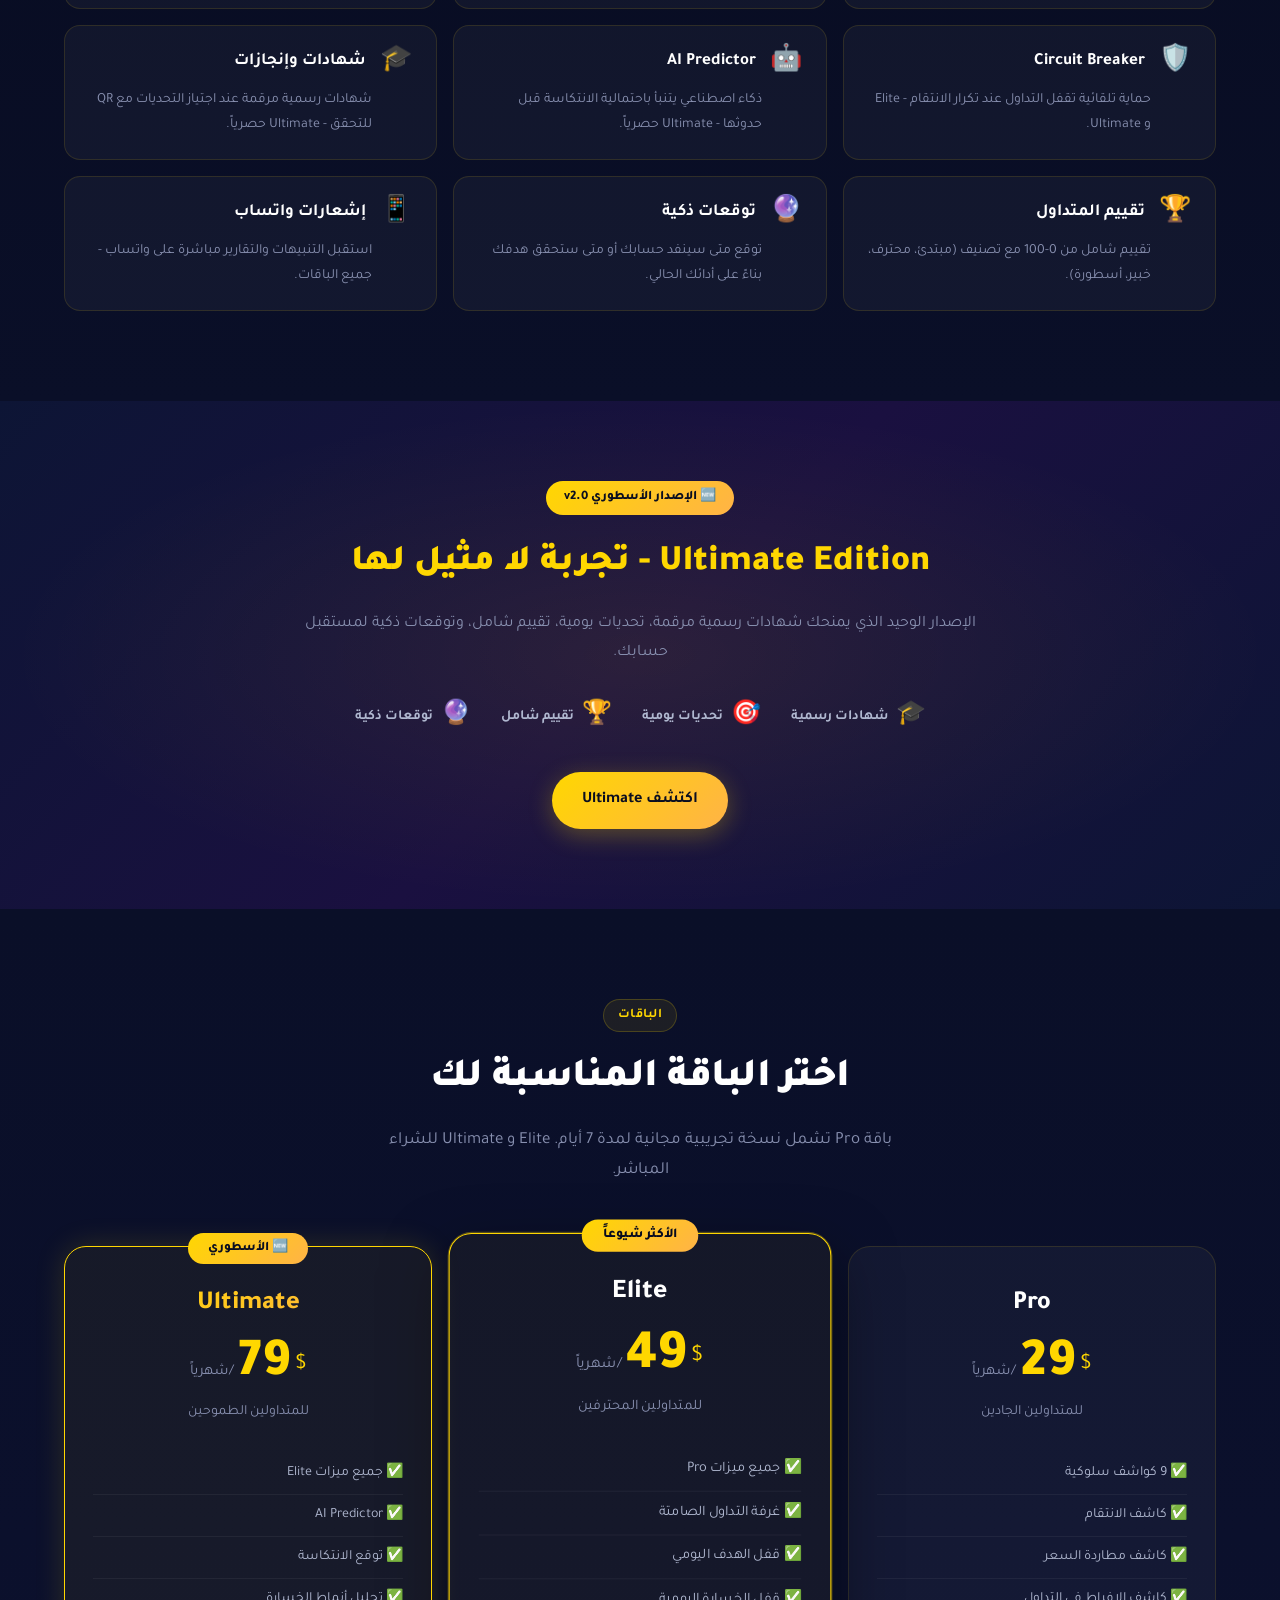
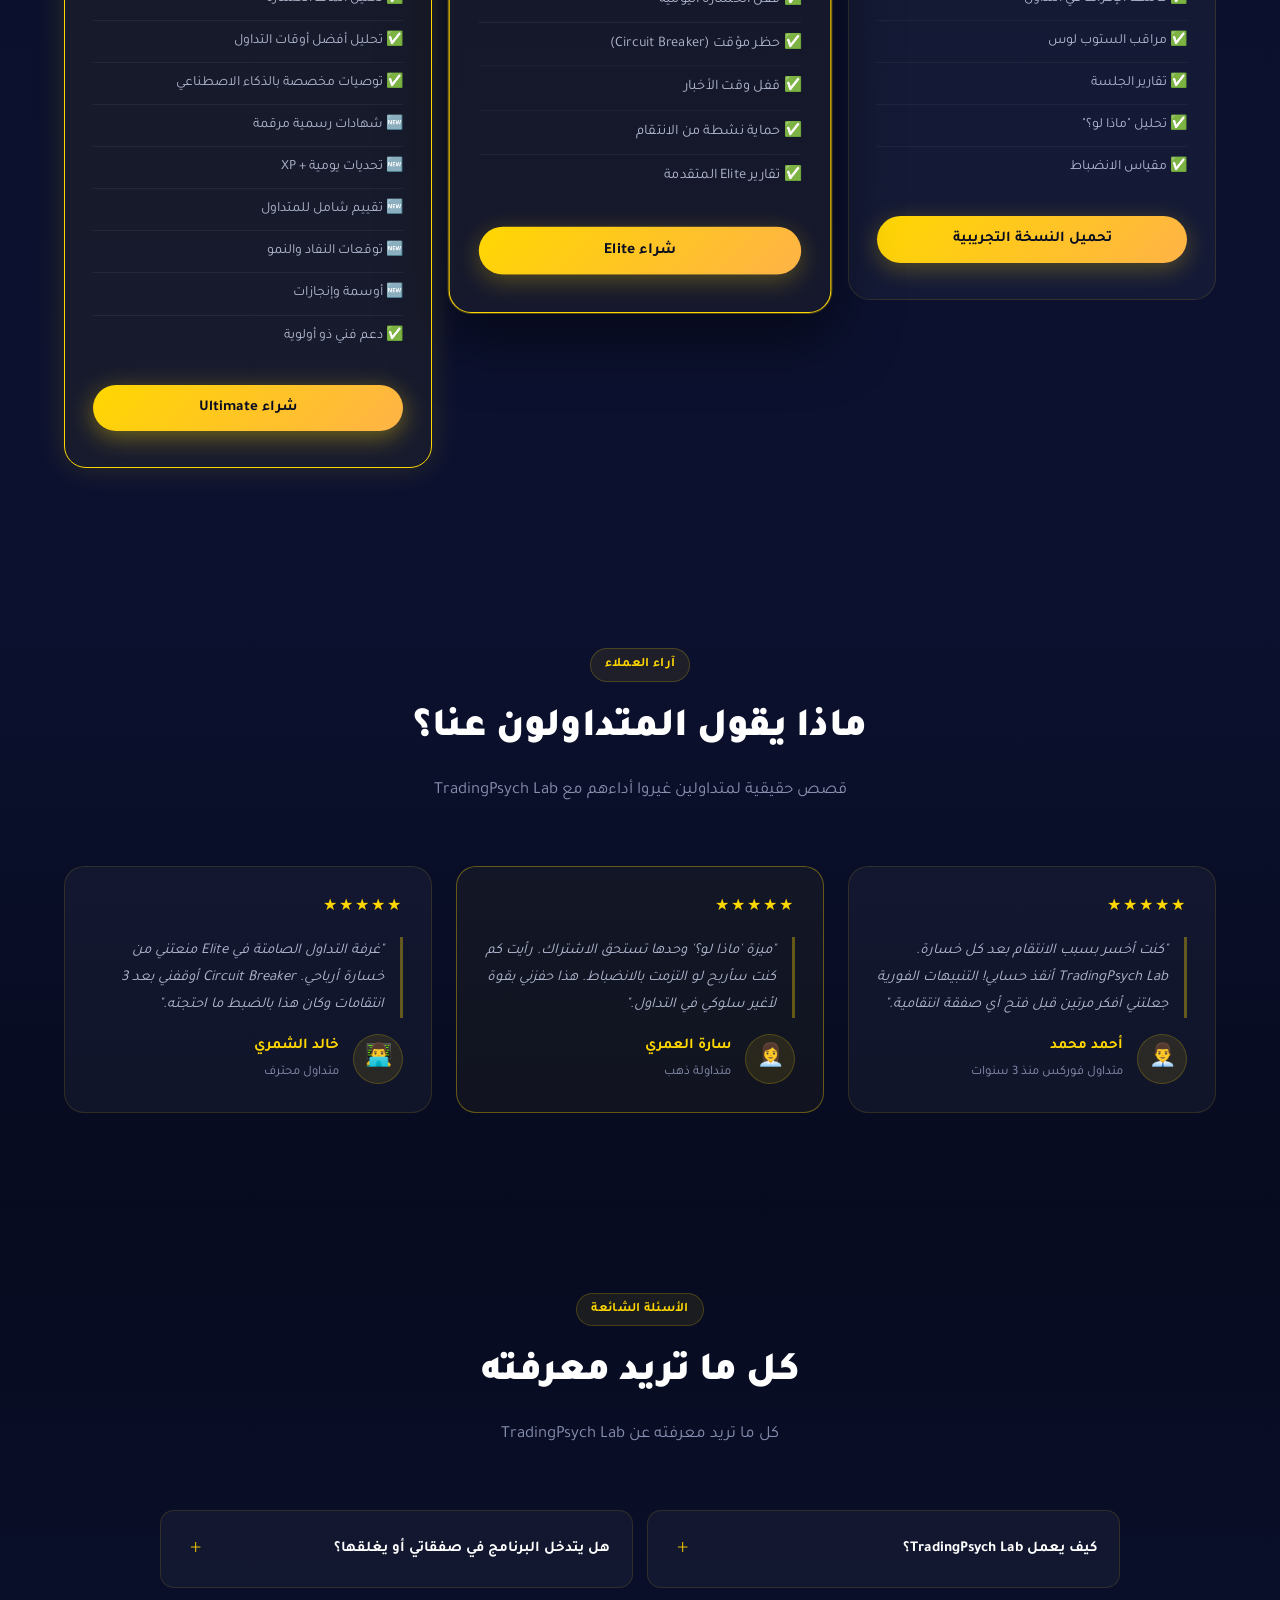
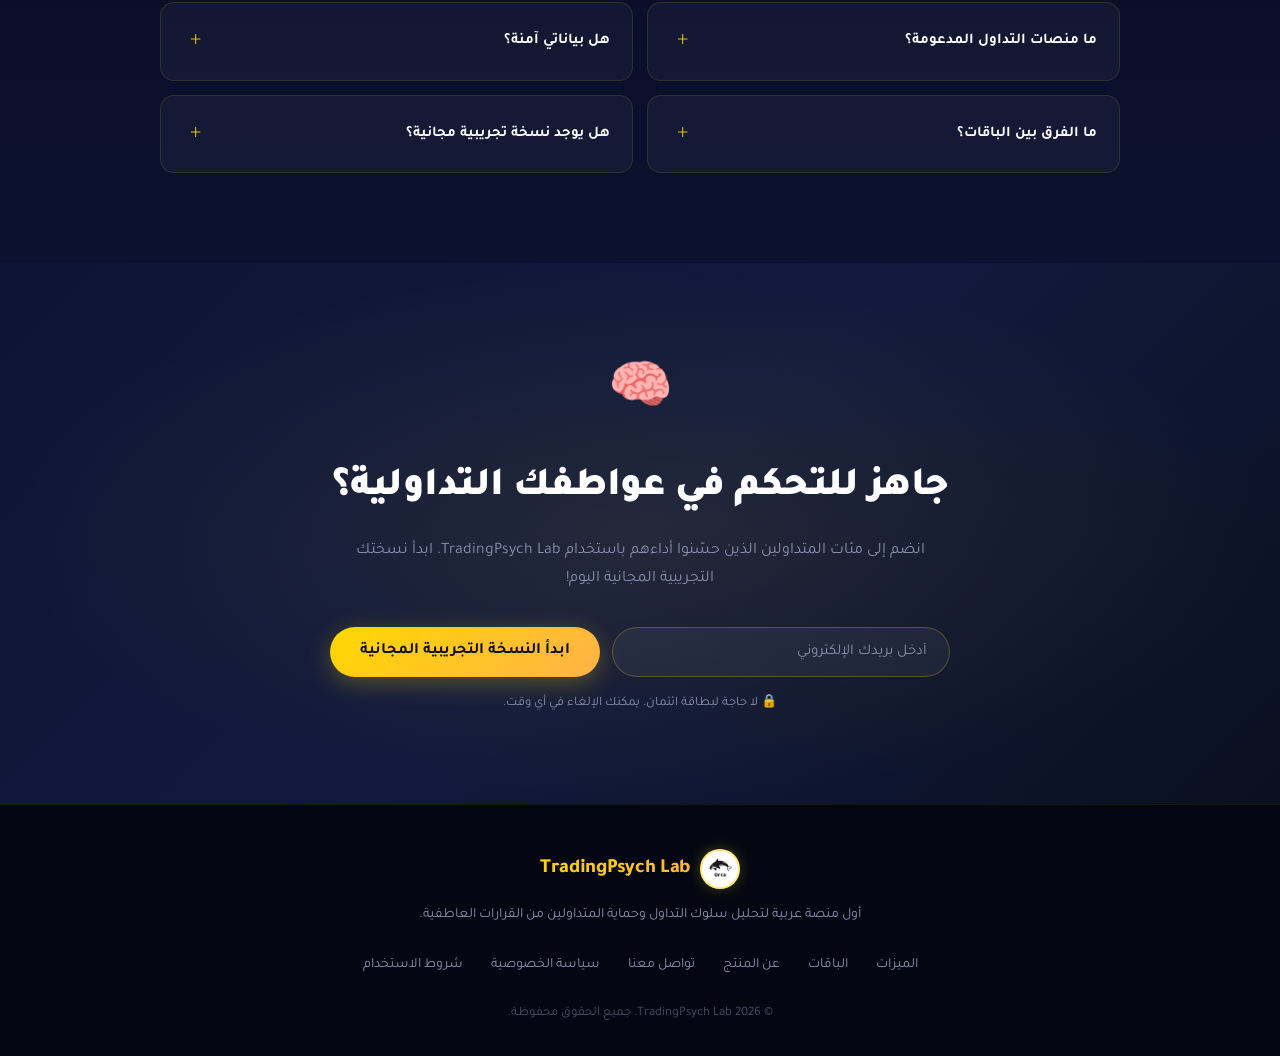
==== commit 92452366: "v2.0.0 - Website with Ultimate promo, changelog, PWA" ====
--- a/index.html
+++ b/index.html
@@ -4,12 +4,11 @@
     <meta charset="UTF-8">
     <meta name="viewport" content="width=device-width, initial-scale=1.0">
     <title>TradingPsych Lab - مختبر نفسية التداول</title>
-    <!-- SEO Meta Description (مُضافة للتحسين) -->
     <meta name="description" content="منصة TradingPsych Lab: أول أداة عربية تعمل بالذكاء الاصطناعي لتحليل سلوك المتداول وحمايته من الانتقام والتداول العاطفي. جرب مجاناً لمدة 7 أيام.">
     <link rel="stylesheet" href="style.css">
     <link rel="preconnect" href="https://fonts.googleapis.com">
     <link rel="preconnect" href="https://fonts.gstatic.com" crossorigin>
-        <link href="https://fonts.googleapis.com/css2?family=Tajawal:wght@400;500;700;900&display=swap" rel="stylesheet">
+    <link href="https://fonts.googleapis.com/css2?family=Tajawal:wght@400;500;700;900&display=swap" rel="stylesheet">
     
     <!-- PWA Manifest -->
     <link rel="manifest" href="manifest.json">
@@ -47,6 +46,7 @@
                 <ul class="nav-links">
                     <li><a href="#features">الميزات</a></li>
                     <li><a href="#pricing">الباقات</a></li>
+                    <li><a href="#ultimate">Ultimate</a></li>
                     <li><a href="#testimonials">الآراء</a></li>
                     <li><a href="#faq">الأسئلة الشائعة</a></li>
                     <li><a href="about.html">عن المنتج</a></li>
@@ -137,7 +137,6 @@
                         <div class="db-alert">
                             <span class="db-alert-icon">🛡️</span>
                             <div>
-                                <!-- تحسين لغوي طفيف -->
                                 <div class="db-alert-title">الحالة: آمن — لم يتم رصد أي تداول انتقامي اليوم</div>
                                 <div class="db-alert-sub">آخر تحديث: منذ 2 دقيقة</div>
                             </div>
@@ -246,24 +245,78 @@
                 <div class="feature-card">
                     <div class="feature-header">
                         <div class="feature-icon">🛡️</div>
-                        <h3 class="feature-title">مراقب الستوب لوس</h3>
-                    </div>
-                    <p class="feature-description">يكتشف تحريك وقف الخسارة بشكل عاطفي ويذكرك بالالتزام بخطتك.</p>
+                        <h3 class="feature-title">Circuit Breaker</h3>
+                    </div>
+                    <p class="feature-description">حماية تلقائية تقفل التداول عند تكرار الانتقام - Elite و Ultimate.</p>
                 </div>
                 <div class="feature-card">
                     <div class="feature-header">
                         <div class="feature-icon">🤖</div>
                         <h3 class="feature-title">AI Predictor</h3>
                     </div>
-                    <p class="feature-description">ذكاء اصطناعي يتنبأ باحتمالية الانتكاسة قبل حدوثها وينصحك بالتوقف.</p>
-                </div>
-                <div class="feature-card">
-                    <div class="feature-header">
-                        <div class="feature-icon">📈</div>
-                        <h3 class="feature-title">تقارير "ماذا لو؟"</h3>
-                    </div>
-                    <p class="feature-description">يكشف لك كم كنت ستربح لو التزمت بقواعد الانضباط. دافع قوي للتغيير!</p>
-                </div>
+                    <p class="feature-description">ذكاء اصطناعي يتنبأ باحتمالية الانتكاسة قبل حدوثها - Ultimate حصرياً.</p>
+                </div>
+                <div class="feature-card">
+                    <div class="feature-header">
+                        <div class="feature-icon">🎓</div>
+                        <h3 class="feature-title">شهادات وإنجازات</h3>
+                    </div>
+                    <p class="feature-description">شهادات رسمية مرقمة عند اجتياز التحديات مع QR للتحقق - Ultimate حصرياً.</p>
+                </div>
+                <div class="feature-card">
+                    <div class="feature-header">
+                        <div class="feature-icon">🏆</div>
+                        <h3 class="feature-title">تقييم المتداول</h3>
+                    </div>
+                    <p class="feature-description">تقييم شامل من 0-100 مع تصنيف (مبتدئ، محترف، خبير، أسطورة).</p>
+                </div>
+                <div class="feature-card">
+                    <div class="feature-header">
+                        <div class="feature-icon">🔮</div>
+                        <h3 class="feature-title">توقعات ذكية</h3>
+                    </div>
+                    <p class="feature-description">توقع متى سينفد حسابك أو متى ستحقق هدفك بناءً على أدائك الحالي.</p>
+                </div>
+                <div class="feature-card">
+                    <div class="feature-header">
+                        <div class="feature-icon">📱</div>
+                        <h3 class="feature-title">إشعارات واتساب</h3>
+                    </div>
+                    <p class="feature-description">استقبل التنبيهات والتقارير مباشرة على واتساب - جميع الباقات.</p>
+                </div>
+            </div>
+        </div>
+    </section>
+
+    <!-- Ultimate Promo Section -->
+    <section id="ultimate" class="ultimate-promo">
+        <div class="container">
+            <div class="promo-content">
+                <div class="promo-badge">🆕 الإصدار الأسطوري v2.0</div>
+                <h2 class="promo-title">Ultimate Edition - تجربة لا مثيل لها</h2>
+                <p class="promo-description">
+                    الإصدار الوحيد الذي يمنحك شهادات رسمية مرقمة، تحديات يومية، 
+                    تقييم شامل، وتوقعات ذكية لمستقبل حسابك.
+                </p>
+                <div class="promo-features">
+                    <div class="promo-feature">
+                        <span class="promo-icon">🎓</span>
+                        <span>شهادات رسمية</span>
+                    </div>
+                    <div class="promo-feature">
+                        <span class="promo-icon">🎯</span>
+                        <span>تحديات يومية</span>
+                    </div>
+                    <div class="promo-feature">
+                        <span class="promo-icon">🏆</span>
+                        <span>تقييم شامل</span>
+                    </div>
+                    <div class="promo-feature">
+                        <span class="promo-icon">🔮</span>
+                        <span>توقعات ذكية</span>
+                    </div>
+                </div>
+                <a href="#pricing" class="btn btn-primary btn-large">اكتشف Ultimate</a>
             </div>
         </div>
     </section>
@@ -333,9 +386,10 @@
                 </div>
 
                 <!-- Ultimate Plan -->
-                <div class="pricing-card">
+                <div class="pricing-card ultimate-card">
+                    <div class="ultimate-badge">🆕 الأسطوري</div>
                     <div class="pricing-header">
-                        <h3 class="plan-name">Ultimate</h3>
+                        <h3 class="plan-name ultimate-name">Ultimate</h3>
                         <div class="plan-price">
                             <span class="currency">$</span>
                             <span class="amount">79</span>
@@ -350,11 +404,15 @@
                         <li class="feature-item">✅ تحليل أنماط الخسارة</li>
                         <li class="feature-item">✅ تحليل أفضل أوقات التداول</li>
                         <li class="feature-item">✅ توصيات مخصصة بالذكاء الاصطناعي</li>
-                        <li class="feature-item">✅ تحليل المشاعر من الصفقات</li>
+                        <li class="feature-item">🆕 شهادات رسمية مرقمة</li>
+                        <li class="feature-item">🆕 تحديات يومية + XP</li>
+                        <li class="feature-item">🆕 تقييم شامل للمتداول</li>
+                        <li class="feature-item">🆕 توقعات النفاد والنمو</li>
+                        <li class="feature-item">🆕 أوسمة وإنجازات</li>
                         <li class="feature-item">✅ دعم فني ذو أولوية</li>
                     </ul>
                     <div class="pricing-footer">
-                        <a href="#" class="btn btn-primary btn-block" onclick="selectPlan('Ultimate')">شراء Ultimate</a>
+                        <a href="#" class="btn btn-primary btn-block ultimate-btn" onclick="selectPlan('Ultimate')">شراء Ultimate</a>
                     </div>
                 </div>
             </div>
@@ -458,7 +516,7 @@
                         <span class="faq-icon">+</span>
                     </div>
                     <div class="faq-answer">
-                        <p>Pro: الكواشف الأساسية والتقارير. Elite: تضيف الحماية النشطة وCircuit Breaker. Ultimate: تضيف AI للتنبؤ بالانتكاسات وتحليل متقدم.</p>
+                        <p>Pro: الكواشف الأساسية والتقارير. Elite: تضيف الحماية النشطة وCircuit Breaker. Ultimate: تضيف AI للتنبؤ بالانتكاسات + شهادات + تحديات + تقييم شامل.</p>
                     </div>
                 </div>
                 <div class="faq-item">
@@ -555,14 +613,15 @@
                             ✅ قفل الهدف والخسارة
                         </div>
                     </div>
-                    <div class="modal-plan" onclick="selectModalPlan('Ultimate')">
+                    <div class="modal-plan ultimate-modal-plan" onclick="selectModalPlan('Ultimate')">
+                        <div class="modal-plan-badge ultimate-modal-badge">🆕 الأسطوري</div>
                         <div class="modal-plan-name">Ultimate</div>
                         <div class="modal-plan-price">$79<small>/شهر</small></div>
                         <div class="modal-plan-features">
                             ✅ جميع ميزات Elite<br>
                             ✅ AI Predictor<br>
-                            ✅ تحليل أنماط الخسارة<br>
-                            ✅ توصيات مخصصة
+                            🆕 شهادات رسمية<br>
+                            🆕 تحديات + XP
                         </div>
                     </div>
                 </div>
@@ -582,7 +641,7 @@
         </div>
     </div>
 
-    <!-- License Key Modal (إضافة جديدة) -->
+    <!-- License Key Modal -->
     <div class="modal" id="licenseModal">
         <div class="modal-content license-modal-content">
             <div class="modal-header">
--- a/style.css
+++ b/style.css
@@ -1,4 +1,4 @@
-/* ============================================================
+﻿/* ============================================================
    style.css — TradingPsych Lab  |  Professional UI v3
    ============================================================ */
 
@@ -1188,4 +1188,120 @@
     .modal-content { max-height: 90vh; overflow-y: auto; }
     .modal-title { font-size: 20px; }
     .modal-body, .modal-header { padding: 18px 18px; }
+}
+/* ══════════════════════════════════════
+   ULTIMATE PROMO
+══════════════════════════════════════ */
+.ultimate-promo {
+    padding: 80px 0;
+    background: linear-gradient(135deg, #0d1535 0%, #1a1040 50%, #0d1535 100%);
+    position: relative;
+    overflow: hidden;
+}
+
+.ultimate-promo::before {
+    content: '';
+    position: absolute;
+    top: 0; left: 0; right: 0; bottom: 0;
+    background: radial-gradient(ellipse at 50% 50%, rgba(255, 215, 0, 0.08) 0%, transparent 70%);
+    pointer-events: none;
+}
+
+.promo-content {
+    text-align: center;
+    max-width: 700px;
+    margin: 0 auto;
+    position: relative;
+    z-index: 1;
+}
+
+.promo-badge {
+    display: inline-block;
+    background: linear-gradient(135deg, #ffd700, #ffb347);
+    color: #0a0e20;
+    padding: 6px 18px;
+    border-radius: 50px;
+    font-weight: 800;
+    font-size: 13px;
+    margin-bottom: 20px;
+}
+
+.promo-title {
+    font-size: 36px;
+    font-weight: 900;
+    color: #ffd700;
+    margin-bottom: 16px;
+}
+
+.promo-description {
+    color: #8890b0;
+    font-size: 16px;
+    line-height: 1.8;
+    margin-bottom: 30px;
+}
+
+.promo-features {
+    display: flex;
+    justify-content: center;
+    gap: 30px;
+    flex-wrap: wrap;
+    margin-bottom: 35px;
+}
+
+.promo-feature {
+    display: flex;
+    align-items: center;
+    gap: 8px;
+    color: #b0b8d0;
+    font-weight: 600;
+    font-size: 14px;
+}
+
+.promo-icon {
+    font-size: 24px;
+}
+
+@media (max-width: 640px) {
+    .promo-title { font-size: 28px; }
+    .promo-features { gap: 15px; }
+}
+/* ══════════════════════════════════════
+   ULTIMATE PROMO
+══════════════════════════════════════ */
+.ultimate-promo {
+    padding: 80px 0;
+    background: linear-gradient(135deg, #0d1535 0%, #1a1040 50%, #0d1535 100%);
+    position: relative;
+    overflow: hidden;
+}
+.ultimate-promo::before {
+    content: '';
+    position: absolute;
+    top: 0; left: 0; right: 0; bottom: 0;
+    background: radial-gradient(ellipse at 50% 50%, rgba(255, 215, 0, 0.08) 0%, transparent 70%);
+    pointer-events: none;
+}
+.promo-content { text-align: center; max-width: 700px; margin: 0 auto; position: relative; z-index: 1; }
+.promo-badge { display: inline-block; background: linear-gradient(135deg, #ffd700, #ffb347); color: #0a0e20; padding: 6px 18px; border-radius: 50px; font-weight: 800; font-size: 13px; margin-bottom: 20px; }
+.promo-title { font-size: 36px; font-weight: 900; color: #ffd700; margin-bottom: 16px; }
+.promo-description { color: #8890b0; font-size: 16px; line-height: 1.8; margin-bottom: 30px; }
+.promo-features { display: flex; justify-content: center; gap: 30px; flex-wrap: wrap; margin-bottom: 35px; }
+.promo-feature { display: flex; align-items: center; gap: 8px; color: #b0b8d0; font-weight: 600; font-size: 14px; }
+.promo-icon { font-size: 24px; }
+
+/* ══════════════════════════════════════
+   ULTIMATE PRICING CARD
+══════════════════════════════════════ */
+.ultimate-card { border-color: #ffd700 !important; background: rgba(255,215,0,0.05) !important; box-shadow: 0 0 30px rgba(255,215,0,0.15) !important; }
+.ultimate-badge { position: absolute; top: -14px; left: 50%; transform: translateX(-50%); background: linear-gradient(135deg, #ffd700, #ffb347); color: #0a0e20; padding: 5px 20px; border-radius: 50px; font-weight: 800; font-size: 13px; white-space: nowrap; }
+.ultimate-name { background: linear-gradient(135deg, #ffd700, #ffb347); -webkit-background-clip: text; -webkit-text-fill-color: transparent; background-clip: text; }
+.ultimate-btn { background: linear-gradient(135deg, #ffd700 0%, #ffb347 100%) !important; box-shadow: 0 6px 24px rgba(255,215,0,0.4) !important; }
+
+/* ULTIMATE MODAL */
+.ultimate-modal-plan { border-color: rgba(255,215,0,0.5) !important; background: rgba(255,215,0,0.05) !important; }
+.ultimate-modal-badge { background: linear-gradient(135deg, #ffd700, #ffb347) !important; color: #0a0e20 !important; }
+
+@media (max-width: 640px) {
+    .promo-title { font-size: 28px; }
+    .promo-features { gap: 15px; }
 }
